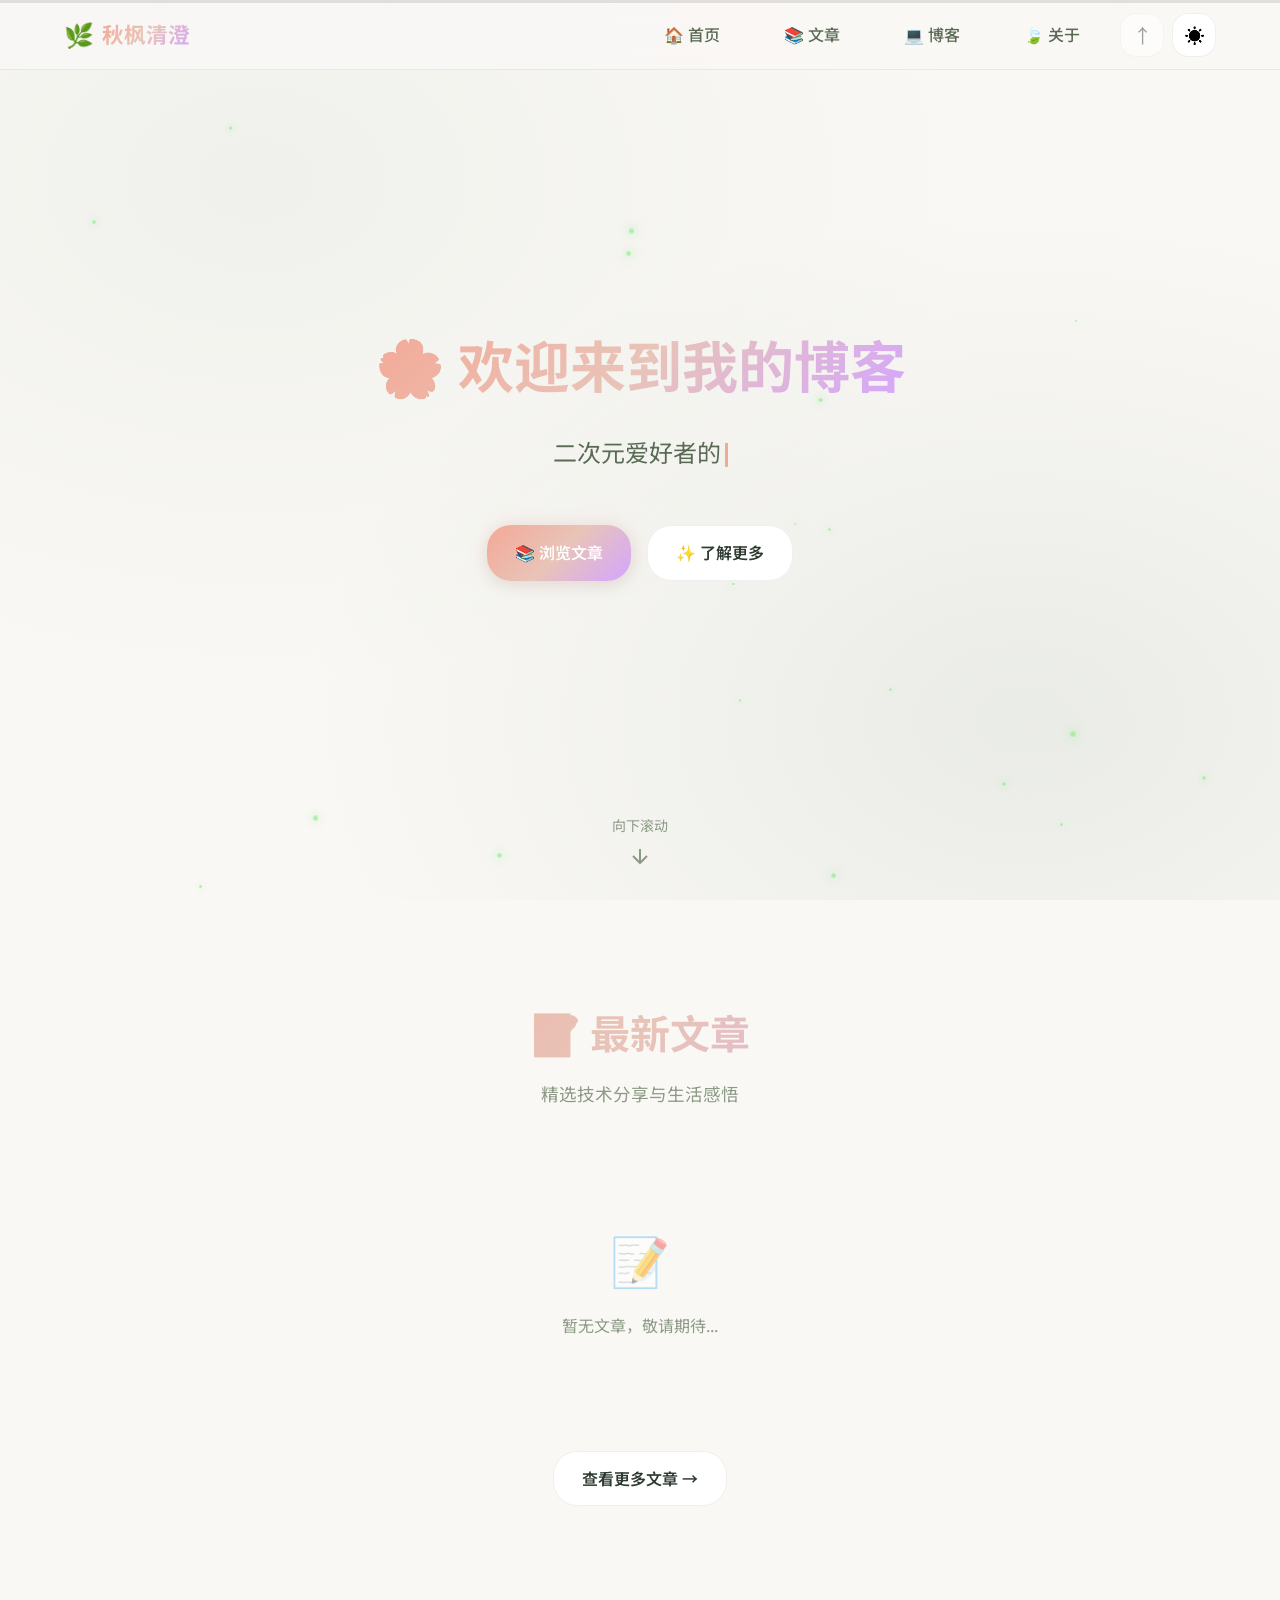
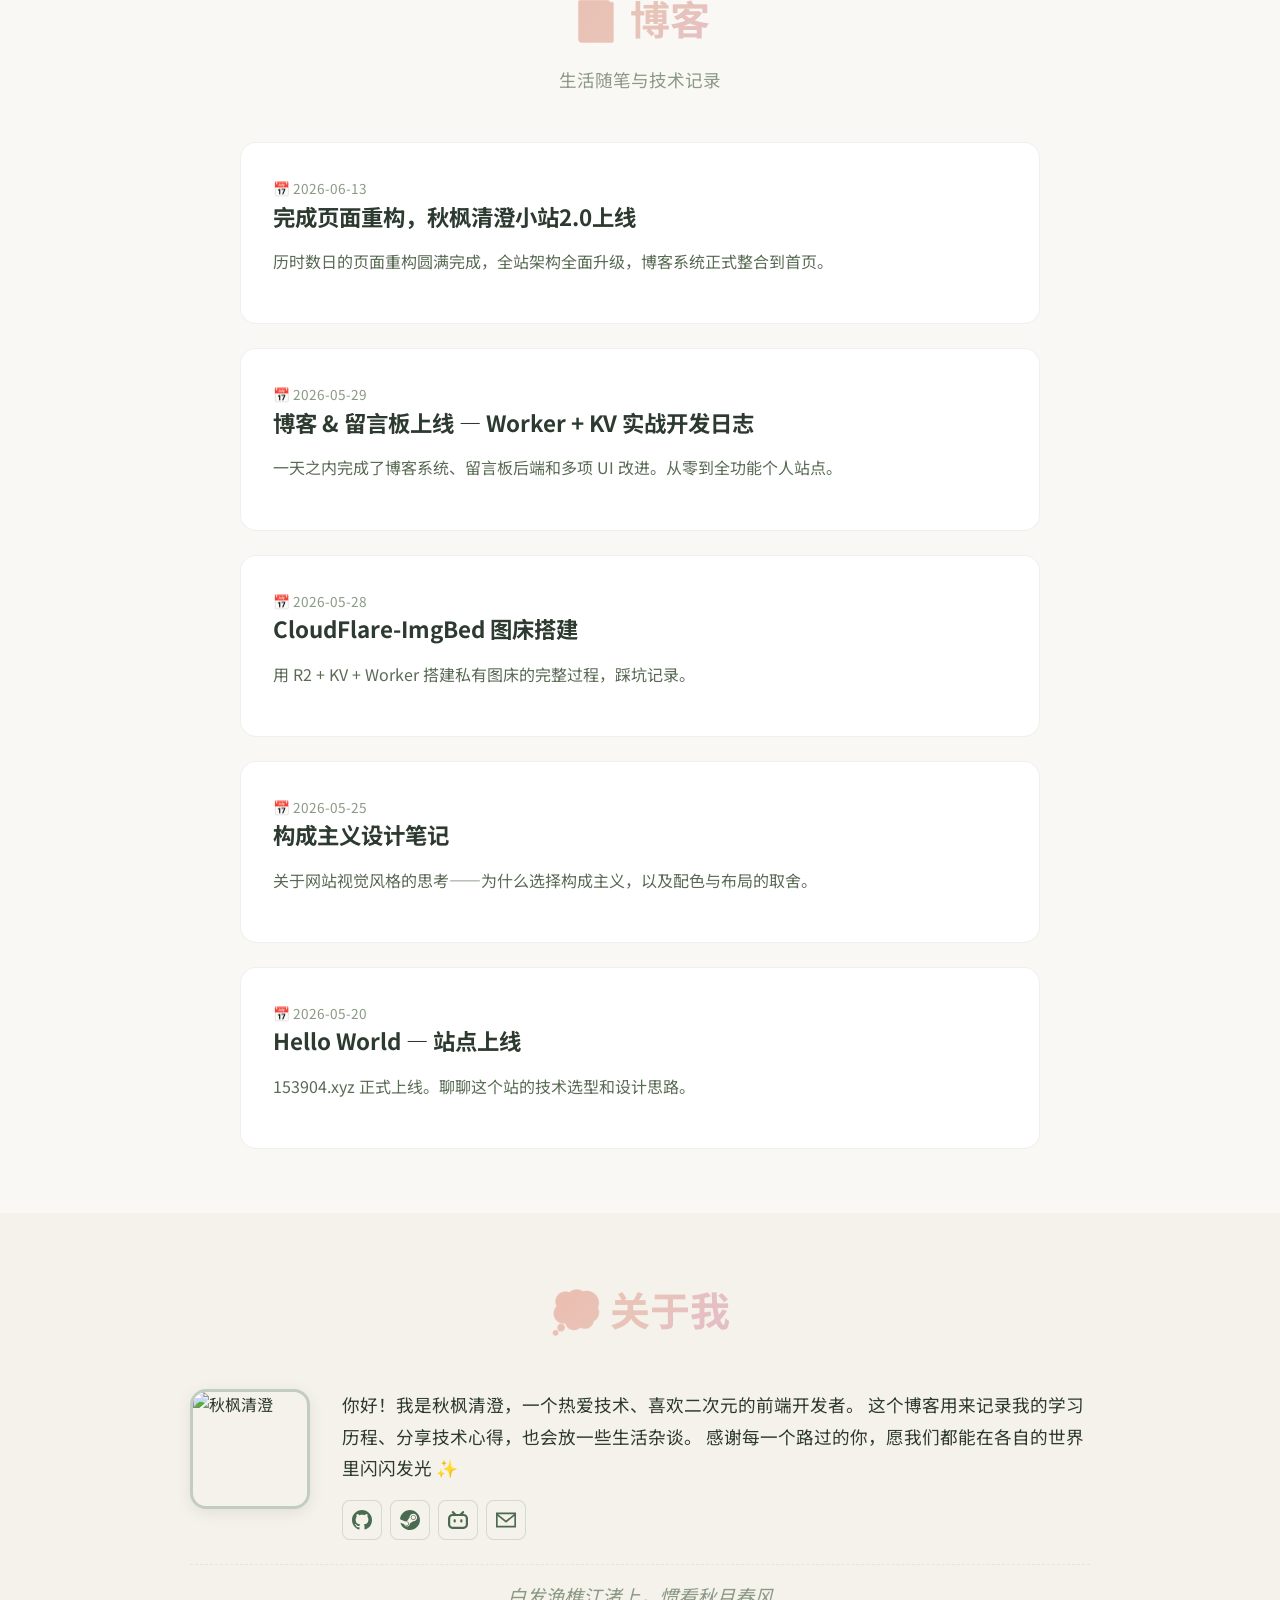
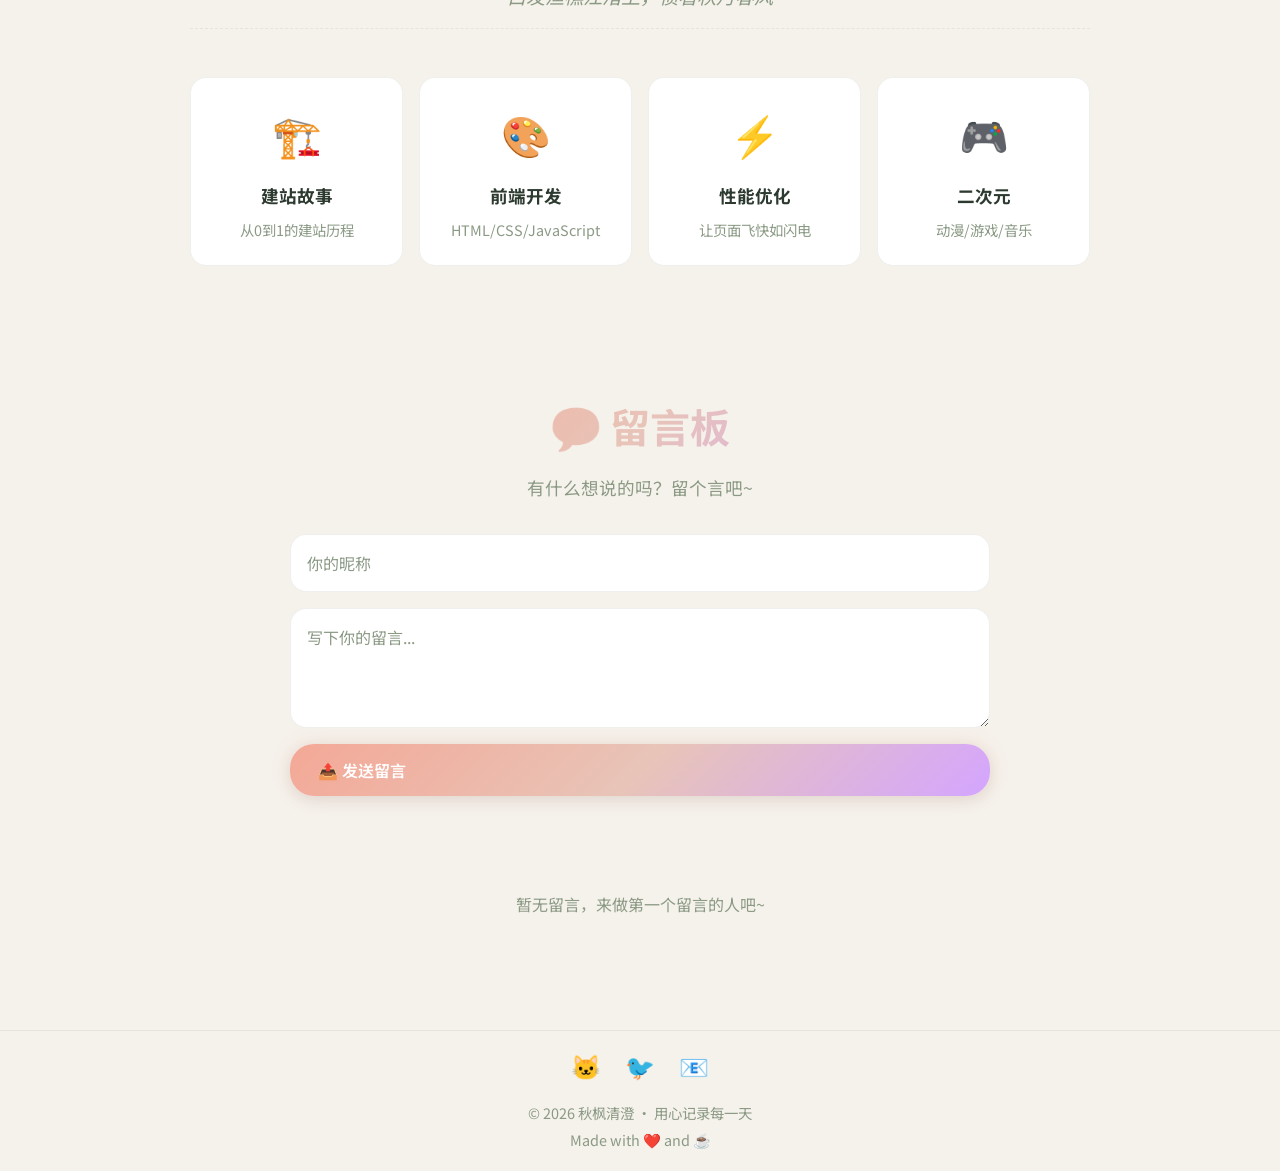
==== index.html @ dd6187a6 "完成秋枫清澄小站2.0重构！！！" ====
<!DOCTYPE html>
<html lang="zh-CN">
<head>
    <meta charset="UTF-8">
    <meta name="viewport" content="width=device-width, initial-scale=1.0">
    <title>秋枫清澄 - 个人博客</title>
    <meta name="description" content="记录成长的每一步，分享技术与生活的点滴">
    <link rel="preconnect" href="https://fonts.googleapis.com">
    <link rel="preconnect" href="https://fonts.gstatic.com" crossorigin>
    <link href="https://fonts.googleapis.com/css2?family=Noto+Sans+SC:wght@400;500;700&display=swap" rel="stylesheet">
    <link rel="stylesheet" href="style.css">
</head>
<body>
    <!-- 背景效果 -->
    <div class="page-bg"></div>
    <div class="sakura-container"></div>
    <div class="fireflies-container"></div>
    
    <!-- 滚动进度条 -->
    <div class="scroll-progress">
        <div class="scroll-progress-bar" id="progressBar"></div>
    </div>
    
    <!-- 导航栏 -->
    <nav class="nav">
        <div class="nav-content">
            <a href="#home" class="logo">
                <span class="logo-emoji" id="logoEmoji">🌿</span>
                <span class="logo-text">秋枫清澄</span>
            </a>
            <div class="nav-links">
                <a href="#home" class="nav-link">🏠 首页</a>
                <a href="#articles" class="nav-link">📚 文章</a>
                <a href="blog.html" class="nav-link">💻 博客</a>
                <a href="#about" class="nav-link">🍃 关于</a>
            </div>
            <div class="nav-actions">
                <button class="back-to-top" id="backToTop" title="回到顶部">
                    <span>↑</span>
                </button>
                <button class="theme-toggle" id="themeToggle" title="切换主题">
                    <span class="theme-icon">🌙</span>
                </button>
            </div>
            <button class="menu-toggle">
                <span></span>
                <span></span>
                <span></span>
            </button>
        </div>
    </nav>
    
    <!-- 英雄区域 -->
    <section class="hero" id="home">
        <div class="container">
            <div class="hero-content">
                <h1 class="hero-title">🌸 欢迎来到我的博客</h1>
                <p class="hero-subtitle">
                    <span id="typingText"></span><span class="typing-cursor"></span>
                </p>
                <div class="hero-buttons">
                    <a href="#articles" class="btn btn-primary">📚 浏览文章</a>
                    <a href="#about" class="btn btn-secondary">✨ 了解更多</a>
                </div>
            </div>
        </div>
        <div class="scroll-hint">
            <span>向下滚动</span>
            <svg class="scroll-hint-icon" viewBox="0 0 24 24" fill="none" stroke="currentColor" stroke-width="2">
                <path d="M12 5v14M19 12l-7 7-7-7"/>
            </svg>
        </div>
    </section>
    
    <!-- 文章列表区域 -->
    <section class="posts-section" id="articles">
        <div class="container">
            <div class="section-header">
                <h2 class="section-title">📝 最新文章</h2>
                <p class="section-subtitle">精选技术分享与生活感悟</p>
            </div>
            <div class="posts-grid" id="articlesList">
                <!-- 文章将由 JavaScript 动态渲染 -->
            </div>
            <div style="text-align: center; margin-top: 48px;">
                <a href="articles.html" class="btn btn-secondary">查看更多文章 →</a>
            </div>
        </div>
    </section>
    
    <!-- 博客区域 -->
    <section class="blog-section" id="blog">
        <div class="container">
            <div class="section-header">
                <h2 class="section-title">📔 博客</h2>
                <p class="section-subtitle">生活随笔与技术记录</p>
            </div>
            <div class="blog-list" id="blogList">
                <!-- 博客将由 JavaScript 动态渲染 -->
            </div>
        </div>
    </section>
    
    <!-- 关于区域 -->
    <section class="about-section" id="about">
        <div class="container">
            <div class="about-content">
                <h2 class="about-title">💭 关于我</h2>
                
                <!-- 头像和简介区域 -->
                <div class="about-intro">
                    <div class="about-avatar">
                        <img src="https://image-153904.vercel.app/images/202410031021668.jpg" alt="秋枫清澄">
                    </div>
                    <div class="about-info">
                        <p class="about-text">
                            你好！我是秋枫清澄，一个热爱技术、喜欢二次元的前端开发者。
                            这个博客用来记录我的学习历程、分享技术心得，也会放一些生活杂谈。
                            感谢每一个路过的你，愿我们都能在各自的世界里闪闪发光 ✨
                        </p>
                        <!-- 社交链接按钮 -->
                        <div class="social-buttons">
                            <a href="https://github.com/shirooaz" class="social-btn" title="GitHub" target="_blank">
                                <svg height="20" width="20" viewBox="0 0 24 24" fill="currentColor">
                                    <path d="M12 0C5.37 0 0 5.37 0 12c0 5.31 3.435 9.795 8.205 11.385.6.105.825-.255.825-.57 0-.285-.015-1.23-.015-2.235-3.015.555-3.795-.735-4.035-1.41-.135-.345-.72-1.41-1.23-1.695-.42-.225-1.02-.78-.015-.795.945-.015 1.62.87 1.845 1.23 1.08 1.815 2.805 1.305 3.495.99.105-.78.42-1.305.765-1.605-2.67-.3-5.46-1.335-5.46-5.925 0-1.305.465-2.385 1.23-3.225-.12-.3-.54-1.53.12-3.18 0 0 1.005-.315 3.3 1.23.96-.27 1.98-.405 3-.405s2.04.135 3 .405c2.295-1.56 3.3-1.23 3.3-1.23.66 1.65.24 2.88.12 3.18.765.84 1.23 1.905 1.23 3.225 0 4.605-2.805 5.625-5.475 5.925.435.375.81 1.095.81 2.22 0 1.605-.015 2.895-.015 3.3 0 .315.225.69.825.57A12.02 12.02 0 0024 12c0-6.63-5.37-12-12-12z"/>
                                </svg>
                            </a>
                            <a href="https://steamcommunity.com/profiles/76561199307021356/" class="social-btn" title="Steam" target="_blank">
                                <svg height="20" width="20" viewBox="0 0 24 24" fill="currentColor">
                                    <path d="M11.979 0C5.678 0 .511 4.86.022 11.037l6.432 2.658c.545-.371 1.203-.59 1.912-.59.063 0 .125.004.188.006l2.861-4.142V8.91c0-2.495 2.028-4.524 4.524-4.524 2.494 0 4.524 2.031 4.524 4.527s-2.03 4.525-4.524 4.525h-.105l-4.076 2.911c0 .052.004.105.004.159 0 1.875-1.515 3.396-3.39 3.396-1.635 0-3.016-1.173-3.331-2.727L.436 15.27C1.862 20.307 6.486 24 11.979 24c6.627 0 11.999-5.373 11.999-12S18.605 0 11.979 0zM7.54 18.21l-1.473-.61c.262.543.714.999 1.314 1.25 1.297.539 2.793-.076 3.332-1.375.263-.63.264-1.319.005-1.949s-.75-1.121-1.377-1.383c-.624-.26-1.29-.249-1.878-.03l1.523.63c.956.4 1.409 1.5 1.009 2.455-.397.957-1.497 1.41-2.455 1.012H7.54zm11.415-9.303c0-1.662-1.353-3.015-3.015-3.015-1.665 0-3.015 1.353-3.015 3.015 0 1.665 1.35 3.015 3.015 3.015 1.663 0 3.015-1.35 3.015-3.015zm-5.273-.005c0-1.252 1.013-2.266 2.265-2.266 1.249 0 2.266 1.014 2.266 2.266 0 1.251-1.017 2.265-2.266 2.265-1.253 0-2.265-1.014-2.265-2.265z"/>
                                </svg>
                            </a>
                            <a href="https://space.bilibili.com/354658501794" class="social-btn" title="Bilibili" target="_blank">
                                <svg height="20" width="20" viewBox="0 0 24 24" fill="currentColor">
                                    <path d="M17.813 4.653h.854c1.51.054 2.769.578 3.773 1.574 1.004.995 1.524 2.249 1.56 3.76v7.36c-.036 1.51-.556 2.769-1.56 3.773s-2.262 1.524-3.773 1.56H5.333c-1.51-.036-2.769-.556-3.773-1.56S.036 18.858 0 17.347v-7.36c.036-1.511.556-2.765 1.56-3.76 1.004-.996 2.262-1.52 3.773-1.574h.774l-1.174-1.12a1.234 1.234 0 0 1-.373-.906c0-.356.124-.658.373-.907l.027-.027c.267-.249.573-.373.92-.373.347 0 .653.124.92.373L9.653 4.44c.071.071.134.142.187.213h4.267a.836.836 0 0 1 .16-.213l2.853-2.747c.267-.249.573-.373.92-.373.347 0 .662.151.929.4.267.249.391.551.391.907 0 .355-.124.657-.373.906zM5.333 7.24c-.746.018-1.373.276-1.88.773-.506.498-.769 1.13-.786 1.894v7.52c.017.764.28 1.395.786 1.893.507.498 1.134.756 1.88.773h13.334c.746-.017 1.373-.275 1.88-.773.506-.498.769-1.129.786-1.893v-7.52c-.017-.765-.28-1.396-.786-1.894-.507-.497-1.134-.755-1.88-.773zM8 11.107c.373 0 .684.124.933.373.25.249.383.569.4.96v1.173c-.017.391-.15.711-.4.96-.249.25-.56.374-.933.374s-.684-.125-.933-.374c-.25-.249-.383-.569-.4-.96V12.44c0-.373.129-.689.386-.947.258-.257.574-.386.947-.386zm8 0c.373 0 .684.129.933.386.25.258.383.574.4.947v1.173c-.017.391-.15.711-.4.96-.249.25-.56.374-.933.374s-.684-.125-.933-.374c-.25-.249-.383-.569-.4-.96V12.44c.017-.391.15-.711.4-.96.249-.249.56-.373.933-.373z"/>
                                </svg>
                            </a>
                            <a href="mailto:qiu123feng456@163.com" class="social-btn" title="Email" target="_blank">
                                <svg height="20" width="20" viewBox="0 0 24 24" fill="currentColor">
                                    <path d="M0 3v18h24v-18h-24zm21.518 2l-9.518 7.713-9.518-7.713h19.036zm-19.518 14v-11.817l10 8.104 10-8.104v11.817h-20z"/>
                                </svg>
                            </a>
                        </div>
                    </div>
                </div>
                
                <!-- 签名诗 -->
                <p class="about-quote">白发渔樵江渚上，惯看秋月春风</p>
                
                <!-- 技能卡片 -->
                <div class="skills-grid">
                    <div class="skill-card reveal" onclick="showStory()">
                        <div class="skill-icon">🏗️</div>
                        <div class="skill-name">建站故事</div>
                        <div class="skill-desc">从0到1的建站历程</div>
                    </div>
                    <div class="skill-card reveal">
                        <div class="skill-icon">🎨</div>
                        <div class="skill-name">前端开发</div>
                        <div class="skill-desc">HTML/CSS/JavaScript</div>
                    </div>
                    <div class="skill-card reveal">
                        <div class="skill-icon">⚡</div>
                        <div class="skill-name">性能优化</div>
                        <div class="skill-desc">让页面飞快如闪电</div>
                    </div>
                    <div class="skill-card reveal">
                        <div class="skill-icon">🎮</div>
                        <div class="skill-name">二次元</div>
                        <div class="skill-desc">动漫/游戏/音乐</div>
                    </div>
                </div>
            </div>
        </div>
    </section>
    
    <!-- 留言板区域 -->
    <section class="message-section" id="message">
        <div class="container">
            <div class="message-content">
                <h2 class="message-title">💬 留言板</h2>
                <p class="message-subtitle">有什么想说的吗？留个言吧~</p>
                
                <!-- 留言表单 -->
                <div class="message-form">
                    <input type="text" id="messageName" class="message-input" placeholder="你的昵称" maxlength="20">
                    <textarea id="messageContent" class="message-textarea" placeholder="写下你的留言..." maxlength="500"></textarea>
                    <button class="btn btn-primary" id="submitMessage">📤 发送留言</button>
                </div>
                
                <!-- 留言列表 -->
                <div class="message-list" id="messageList">
                    <p class="empty-hint">暂无留言，来做第一个留言的人吧~</p>
                </div>
            </div>
        </div>
    </section>
    
    <!-- 页脚 -->
    <footer class="footer">
        <div class="container">
            <div class="footer-links">
                <a href="https://github.com" target="_blank" title="GitHub">🐱</a>
                <a href="https://twitter.com" target="_blank" title="Twitter">🐦</a>
                <a href="mailto:example@email.com" title="邮箱">📧</a>
            </div>
            <div class="footer-content">
                <p>© 2026 秋枫清澄 · 用心记录每一天</p>
                <p>Made with ❤️ and ☕</p>
            </div>
        </div>
    </footer>
    
    <script src="blog-data.js"></script>
    <script src="script.js"></script>

    <!-- 博客模态框 -->
    <div class="modal" id="blogModal"></div>
</body>
</html>
---- style.css ----
/* ========================================
   秋枫清澄个人博客 - 主样式表
   二次元·生机·静谧
   ======================================== */

/* ========== 暗色主题（夜晚 18:00-6:00） - 静谧深邃 ========== */
:root {
    /* 主色调 - 更静谧的墨绿色 */
    --bg-primary: #080f0d;
    --bg-secondary: #0c1612;
    --bg-card: #101e18;
    --bg-card-hover: #162620;
    
    /* 文字颜色 - 低对比度柔和色 */
    --text-primary: #c4d4c8;
    --text-secondary: #8aa692;
    --text-muted: #5a7260;
    
    /* 强调色 - 柔和珊瑚橙 */
    --accent-primary: #f4a896;
    --accent-secondary: #e8c4b8;
    --accent-gradient: linear-gradient(135deg, #f4a896, #e8c4b8);
    
    /* 标题渐变 - 静谧翠绿 */
    --title-gradient: linear-gradient(135deg, #4a7c59, #2d5a3d, #1a3828);
    
    /* 功能色 */
    --success: #7cb98a;
    --warning: #d4b76a;
    --error: #e88a82;
    
    /* 边框 */
    --border-color: rgba(74, 124, 89, 0.12);
    --border-hover: rgba(74, 124, 89, 0.28);
    
    /* 间距系统 */
    --space-xs: 4px;
    --space-sm: 8px;
    --space-md: 16px;
    --space-lg: 24px;
    --space-xl: 32px;
    --space-2xl: 48px;
    --space-3xl: 64px;
    
    /* 圆角 */
    --radius-sm: 4px;
    --radius-md: 8px;
    --radius-lg: 16px;
    --radius-xl: 24px;
    --radius-full: 9999px;
    
    /* 阴影 */
    --shadow-sm: 0 2px 4px rgba(0, 0, 0, 0.15);
    --shadow-md: 0 4px 12px rgba(0, 0, 0, 0.2);
    --shadow-lg: 0 8px 24px rgba(0, 0, 0, 0.25);
    --shadow-glow: 0 0 20px rgba(244, 168, 150, 0.15);
    
    /* 动画时长 */
    --transition-fast: 0.15s;
    --transition-normal: 0.3s;
    --transition-slow: 0.5s;
    
    /* 字体 */
    --font-primary: 'Noto Sans SC', -apple-system, BlinkMacSystemFont, sans-serif;
    --font-mono: 'Fira Code', Consolas, monospace;
    --font-size-base: 16px;
    --line-height-base: 1.6;
    
    /* 导航栏高度 */
    --nav-height: 70px;
}

/* 浅色主题（白天 6:00-18:00） - 柔和护眼，二次元暖调 */
[data-theme="light"] {
    --bg-primary: #faf8f5;
    --bg-secondary: #f5f1eb;
    --bg-card: #ffffff;
    --bg-card-hover: #fdfcfa;
    --text-primary: #2d3a30;
    --text-secondary: #5a6b55;
    --text-muted: #8b9a85;
    --accent-primary: #f4a896;
    --accent-secondary: #e8c4b8;
    --accent-gradient: linear-gradient(135deg, #f4a896, #e8c4b8, #d4a5ff);
    --title-gradient: linear-gradient(135deg, #f4a896, #e8c4b8, #d4a5ff);
    --border-color: rgba(95, 109, 85, 0.1);
    --border-hover: rgba(95, 109, 85, 0.25);
    --shadow-sm: 0 2px 8px rgba(0, 0, 0, 0.06);
    --shadow-md: 0 4px 16px rgba(0, 0, 0, 0.08);
    --shadow-lg: 0 8px 32px rgba(0, 0, 0, 0.1);
    --shadow-glow: 0 0 20px rgba(244, 168, 150, 0.2);
}

/* ========== 基础重置 ========== */
* {
    margin: 0;
    padding: 0;
    box-sizing: border-box;
}

html {
    scroll-behavior: smooth;
}

body {
    font-family: var(--font-primary);
    font-size: var(--font-size-base);
    line-height: var(--line-height-base);
    background: var(--bg-primary);
    color: var(--text-primary);
    min-height: 100vh;
    overflow-x: hidden;
    transition: background var(--transition-normal), color var(--transition-normal);
}

a {
    color: var(--accent-primary);
    text-decoration: none;
    transition: color var(--transition-fast);
}

a:hover {
    color: var(--accent-secondary);
}

img {
    max-width: 100%;
    height: auto;
    display: block;
}

ul, ol {
    list-style: none;
}

button {
    font-family: inherit;
    cursor: pointer;
    border: none;
    background: none;
}

/* ========== 滚动条美化 ========== */
::-webkit-scrollbar {
    width: 8px;
}

::-webkit-scrollbar-track {
    background: var(--bg-secondary);
}

::-webkit-scrollbar-thumb {
    background: var(--border-color);
    border-radius: var(--radius-full);
}

::-webkit-scrollbar-thumb:hover {
    background: var(--border-hover);
}

/* ========== 容器 ========== */
.container {
    max-width: 1200px;
    margin: 0 auto;
    padding: 0 var(--space-lg);
}

/* ========== 背景效果 ========== */
.page-bg {
    position: fixed;
    top: 0;
    left: 0;
    width: 100%;
    height: 100%;
    z-index: -1;
    background: 
        radial-gradient(ellipse at 20% 20%, rgba(74, 124, 89, 0.06) 0%, transparent 50%),
        radial-gradient(ellipse at 80% 80%, rgba(45, 90, 61, 0.08) 0%, transparent 50%),
        var(--bg-primary);
    transition: background var(--transition-normal);
}

/* 樱花粒子容器 */
.sakura-container {
    position: fixed;
    top: 0;
    left: 0;
    width: 100%;
    height: 100%;
    pointer-events: none;
    z-index: 1;
    overflow: hidden;
}

/* 萤火虫容器 */
.fireflies-container {
    position: fixed;
    top: 0;
    left: 0;
    width: 100%;
    height: 100%;
    pointer-events: none;
    z-index: 1;
    overflow: hidden;
}

/* ========== 滚动进度条 ========== */
.scroll-progress {
    position: fixed;
    top: 0;
    left: 0;
    width: 100%;
    height: 3px;
    z-index: 1001;
    background: rgba(0, 0, 0, 0.1);
}

.scroll-progress-bar {
    height: 100%;
    background: var(--accent-gradient);
    width: 0%;
    transition: width 0.1s linear;
}

/* ========== 导航栏 ========== */
.nav {
    position: fixed;
    top: 0;
    left: 0;
    width: 100%;
    height: var(--nav-height);
    background: rgba(var(--bg-primary-rgb, 8, 15, 13), 0.85);
    backdrop-filter: blur(12px);
    -webkit-backdrop-filter: blur(12px);
    border-bottom: 1px solid var(--border-color);
    z-index: 1000;
    transition: all var(--transition-normal);
}

[data-theme="light"] .nav {
    background: rgba(250, 248, 245, 0.9);
}

.nav-content {
    max-width: 1200px;
    margin: 0 auto;
    height: 100%;
    display: flex;
    align-items: center;
    padding: 0 var(--space-lg);
}

/* Logo */
.logo {
    display: flex;
    align-items: center;
    gap: var(--space-sm);
    font-size: 1.35rem;
    font-weight: 700;
    color: var(--text-primary);
    text-decoration: none;
    transition: all var(--transition-fast);
}

.logo:hover {
    color: var(--accent-primary);
    transform: translateX(2px);
}

.logo-emoji {
    font-size: 1.5rem;
    animation: float 3s ease-in-out infinite;
}

@keyframes float {
    0%, 100% { transform: translateY(0); }
    50% { transform: translateY(-3px); }
}

.logo-text {
    background: var(--title-gradient);
    -webkit-background-clip: text;
    -webkit-text-fill-color: transparent;
    background-clip: text;
}

/* 导航链接 */
.nav-links {
    display: flex;
    align-items: center;
    gap: var(--space-xl);
    margin-left: auto;
    margin-right: var(--space-lg);
}

.nav-link {
    font-size: 1rem;
    font-weight: 500;
    color: var(--text-secondary);
    padding: var(--space-sm) var(--space-md);
    border-radius: var(--radius-md);
    transition: all var(--transition-fast);
}

.nav-link:hover {
    color: var(--accent-primary);
    background: var(--bg-card);
}

.nav-link.active {
    color: var(--accent-primary);
}

/* 导航操作按钮区域 */
.nav-actions {
    display: flex;
    align-items: center;
    gap: var(--space-sm);
}

/* 主题切换按钮 */
.theme-toggle {
    width: 44px;
    height: 44px;
    border-radius: var(--radius-lg);
    background: var(--bg-card);
    border: 1px solid var(--border-color);
    display: flex;
    align-items: center;
    justify-content: center;
    font-size: 1.2rem;
    cursor: pointer;
    transition: all var(--transition-fast);
}

.theme-toggle:hover {
    background: var(--bg-card-hover);
    border-color: var(--border-hover);
    transform: rotate(15deg);
}

.theme-icon {
    transition: transform var(--transition-normal);
}

/* 回到顶部按钮 */
.back-to-top {
    width: 44px;
    height: 44px;
    border-radius: var(--radius-lg);
    background: var(--bg-card);
    border: 1px solid var(--border-color);
    display: flex;
    align-items: center;
    justify-content: center;
    font-size: 1.2rem;
    color: var(--text-secondary);
    cursor: pointer;
    transition: all var(--transition-fast);
    opacity: 0.6;
}

.back-to-top:hover {
    opacity: 1;
    background: var(--bg-card-hover);
    border-color: var(--border-hover);
    transform: translateY(-2px);
    color: var(--accent-primary);
}

.back-to-top.visible {
    opacity: 1;
}

.back-to-top span {
    transition: transform var(--transition-fast);
}

.back-to-top:hover span {
    transform: translateY(-2px);
}

/* 移动端菜单按钮 */
.menu-toggle {
    display: none;
    flex-direction: column;
    justify-content: center;
    align-items: center;
    width: 44px;
    height: 44px;
    gap: 5px;
    margin-left: var(--space-sm);
}

.menu-toggle span {
    width: 22px;
    height: 2px;
    background: var(--text-primary);
    border-radius: var(--radius-full);
    transition: all var(--transition-fast);
}

/* ========== 英雄区域 ========== */
.hero {
    min-height: 100vh;
    display: flex;
    align-items: center;
    justify-content: center;
    padding: var(--space-3xl) var(--space-lg);
    position: relative;
}

.hero-content {
    text-align: center;
    max-width: 800px;
}

.hero-title {
    font-size: 3.5rem;
    font-weight: 700;
    margin-bottom: var(--space-lg);
    background: var(--title-gradient);
    -webkit-background-clip: text;
    -webkit-text-fill-color: transparent;
    background-clip: text;
    animation: fadeInUp 0.8s ease-out;
}

.hero-subtitle {
    font-size: 1.5rem;
    color: var(--text-secondary);
    margin-bottom: var(--space-xl);
    min-height: 2.5em;
    animation: fadeInUp 0.8s ease-out 0.2s both;
}

.typing-cursor {
    display: inline-block;
    width: 3px;
    height: 1.5rem;
    background: var(--accent-primary);
    margin-left: 4px;
    animation: blink 1s infinite;
    vertical-align: middle;
}

@keyframes blink {
    0%, 50% { opacity: 1; }
    51%, 100% { opacity: 0; }
}

.hero-buttons {
    display: flex;
    gap: var(--space-md);
    justify-content: center;
    flex-wrap: wrap;
    animation: fadeInUp 0.8s ease-out 0.4s both;
}

@keyframes fadeInUp {
    from {
        opacity: 0;
        transform: translateY(30px);
    }
    to {
        opacity: 1;
        transform: translateY(0);
    }
}

/* 滚动提示 */
.scroll-hint {
    position: absolute;
    bottom: var(--space-xl);
    left: 50%;
    transform: translateX(-50%);
    display: flex;
    flex-direction: column;
    align-items: center;
    gap: var(--space-sm);
    color: var(--text-muted);
    font-size: 0.875rem;
    animation: bounce 2s infinite;
}

.scroll-hint-icon {
    width: 24px;
    height: 24px;
}

@keyframes bounce {
    0%, 20%, 50%, 80%, 100% { transform: translateX(-50%) translateY(0); }
    40% { transform: translateX(-50%) translateY(-10px); }
    60% { transform: translateX(-50%) translateY(-5px); }
}

/* ========== 按钮 ========== */
.btn {
    display: inline-flex;
    align-items: center;
    gap: var(--space-sm);
    padding: 14px 28px;
    font-size: 1rem;
    font-weight: 600;
    border-radius: var(--radius-xl);
    cursor: pointer;
    transition: all var(--transition-fast);
    text-decoration: none;
    border: none;
}

.btn-primary {
    background: var(--accent-gradient);
    color: #fff;
    box-shadow: var(--shadow-md), var(--shadow-glow);
}

.btn-primary:hover {
    transform: translateY(-3px);
    box-shadow: var(--shadow-lg), 0 0 30px rgba(244, 168, 150, 0.3);
    color: #fff;
}

.btn-secondary {
    background: var(--bg-card);
    color: var(--text-primary);
    border: 1px solid var(--border-color);
}

.btn-secondary:hover {
    background: var(--bg-card-hover);
    border-color: var(--border-hover);
    transform: translateY(-3px);
    color: var(--accent-primary);
}

/* ========== 页面包装器（让footer贴合底部） ========== */
.page-wrapper {
    display: flex;
    flex-direction: column;
    min-height: 100vh;
}

.page-wrapper .posts-section {
    flex: 1;
    padding-bottom: 16px;
}

/* ========== 文章列表区域 ========== */
.posts-section {
    padding: 100px 0 16px 0;
}

.section-header {
    text-align: center;
    margin-bottom: var(--space-2xl);
}

.section-title {
    font-size: 2.5rem;
    font-weight: 700;
    margin-bottom: var(--space-md);
    background: var(--title-gradient);
    -webkit-background-clip: text;
    -webkit-text-fill-color: transparent;
    background-clip: text;
}

.section-subtitle {
    font-size: 1.1rem;
    color: var(--text-muted);
}

.posts-grid {
    display: grid;
    grid-template-columns: repeat(auto-fill, minmax(340px, 1fr));
    gap: var(--space-lg);
}

/* 文章卡片 */
.post-card {
    background: var(--bg-card);
    border: 1px solid var(--border-color);
    border-radius: var(--radius-lg);
    padding: var(--space-lg);
    transition: all var(--transition-normal);
    cursor: pointer;
    text-decoration: none;
    color: inherit;
    display: block;
}

.post-card:hover {
    transform: translateY(-5px);
    border-color: var(--border-hover);
    box-shadow: var(--shadow-lg);
    color: inherit;
}

.post-tag {
    display: inline-block;
    padding: 4px 12px;
    background: var(--bg-secondary);
    color: var(--accent-primary);
    font-size: 0.75rem;
    border-radius: var(--radius-full);
    margin-bottom: var(--space-md);
}

.post-title {
    font-size: 1.35rem;
    font-weight: 700;
    margin-bottom: var(--space-sm);
    background: var(--title-gradient);
    -webkit-background-clip: text;
    -webkit-text-fill-color: transparent;
    background-clip: text;
    line-height: 1.4;
}

.post-excerpt {
    color: var(--text-secondary);
    font-size: 0.95rem;
    line-height: 1.6;
    margin-bottom: var(--space-md);
    display: -webkit-box;
    -webkit-line-clamp: 3;
    -webkit-box-orient: vertical;
    overflow: hidden;
}

.post-meta {
    display: flex;
    align-items: center;
    gap: var(--space-md);
    font-size: 0.85rem;
    color: var(--text-muted);
}

.post-date {
    display: flex;
    align-items: center;
    gap: var(--space-xs);
}

/* 空状态 */
.empty-state {
    grid-column: 1 / -1;
    text-align: center;
    padding: var(--space-3xl);
    color: var(--text-muted);
}

.empty-state-icon {
    font-size: 3rem;
    margin-bottom: var(--space-md);
    opacity: 0.5;
}

/* ========== 关于区域 ========== */
.about-section {
    padding: var(--space-3xl) var(--space-lg);
    background: var(--bg-secondary);
}

.about-content {
    max-width: 900px;
    margin: 0 auto;
    text-align: center;
}

.about-title {
    font-size: 2.5rem;
    font-weight: 700;
    margin-bottom: var(--space-2xl);
    background: var(--title-gradient);
    -webkit-background-clip: text;
    -webkit-text-fill-color: transparent;
    background-clip: text;
}

/* 头像和简介区域 */
.about-intro {
    display: flex;
    align-items: flex-start;
    gap: var(--space-xl);
    margin-bottom: var(--space-lg);
    text-align: left;
}

.about-avatar {
    flex-shrink: 0;
    width: 120px;
    height: 120px;
    border-radius: var(--radius-lg);
    overflow: hidden;
    border: 3px solid rgba(74, 124, 89, 0.3);
    box-shadow: var(--shadow-md);
}

.about-avatar img {
    width: 100%;
    height: 100%;
    object-fit: cover;
}

.about-info {
    flex: 1;
}

.about-text {
    font-size: 1.1rem;
    line-height: 1.8;
    color: var(--text-primary);
    margin-bottom: var(--space-md);
}

/* 社交链接按钮 */
.social-buttons {
    display: flex;
    gap: var(--space-sm);
    flex-wrap: wrap;
}

.social-btn {
    display: flex;
    align-items: center;
    justify-content: center;
    width: 40px;
    height: 40px;
    border-radius: var(--radius-md);
    background: var(--bg-secondary);
    border: 1px solid rgba(74, 124, 89, 0.2);
    color: #4a6b4f;
    transition: all var(--transition-fast);
}

.social-btn:hover {
    background: var(--accent-primary);
    color: #fff;
    border-color: var(--accent-primary);
    transform: translateY(-2px);
}

/* 签名诗 */
.about-quote {
    font-size: 1.2rem;
    font-style: italic;
    color: var(--text-muted);
    text-align: center;
    padding: var(--space-md) 0;
    border-top: 1px dashed var(--border-color);
    border-bottom: 1px dashed var(--border-color);
    margin: var(--space-lg) 0 var(--space-2xl);
}

/* 建站故事模态框 */
.story-modal {
    position: fixed;
    top: 0;
    left: 0;
    width: 100%;
    height: 100%;
    background: rgba(0, 0, 0, 0.8);
    display: flex;
    align-items: center;
    justify-content: center;
    z-index: 10000;
    padding: var(--space-lg);
}

.story-modal-content {
    background: var(--bg-card);
    border-radius: var(--radius-lg);
    max-width: 600px;
    width: 100%;
    max-height: 80vh;
    overflow-y: auto;
    padding: var(--space-xl);
    position: relative;
    box-shadow: var(--shadow-lg);
}

.story-close {
    position: absolute;
    top: var(--space-md);
    right: var(--space-md);
    background: none;
    border: none;
    font-size: 1.5rem;
    color: var(--text-muted);
    cursor: pointer;
}

.story-close:hover {
    color: var(--accent-primary);
}

.story-title {
    font-size: 1.8rem;
    background: var(--title-gradient);
    -webkit-background-clip: text;
    -webkit-text-fill-color: transparent;
    background-clip: text;
    margin-bottom: var(--space-lg);
}

.story-content h3 {
    color: var(--text-primary);
    margin: var(--space-lg) 0 var(--space-sm);
}

.story-content p {
    color: var(--text-secondary);
    line-height: 1.8;
    margin-bottom: var(--space-md);
}

.story-footer {
    text-align: right;
    font-style: italic;
    color: var(--text-muted);
    margin-top: var(--space-xl);
}

/* 技能卡片网格 */
.skills-grid {
    display: grid;
    grid-template-columns: repeat(auto-fit, minmax(200px, 1fr));
    gap: var(--space-md);
}

.skill-card {
    background: var(--bg-card);
    border: 1px solid var(--border-color);
    border-radius: var(--radius-lg);
    padding: var(--space-lg);
    text-align: center;
    transition: all var(--transition-normal);
}

.skill-card:hover {
    transform: translateY(-5px);
    border-color: var(--border-hover);
    box-shadow: var(--shadow-md);
}

.skill-icon {
    font-size: 2.5rem;
    margin-bottom: var(--space-md);
}

.skill-name {
    font-size: 1.1rem;
    font-weight: 700;
    color: var(--text-primary);
    margin-bottom: var(--space-sm);
}

.skill-desc {
    font-size: 0.9rem;
    color: var(--text-muted);
}

/* ========== 留言板区域 ========== */
.message-section {
    padding: var(--space-3xl) 0;
    background: var(--bg-secondary);
}

.message-content {
    max-width: 700px;
    margin: 0 auto;
    text-align: center;
}

.message-title {
    font-size: 2.5rem;
    font-weight: 700;
    margin-bottom: var(--space-md);
    background: var(--title-gradient);
    -webkit-background-clip: text;
    -webkit-text-fill-color: transparent;
    background-clip: text;
}

.message-subtitle {
    font-size: 1.1rem;
    color: var(--text-muted);
    margin-bottom: var(--space-xl);
}

/* 留言表单 */
.message-form {
    display: flex;
    flex-direction: column;
    gap: var(--space-md);
    margin-bottom: var(--space-2xl);
}

.message-input,
.message-textarea {
    width: 100%;
    padding: var(--space-md);
    font-size: 1rem;
    font-family: var(--font-primary);
    background: var(--bg-card);
    border: 1px solid var(--border-color);
    border-radius: var(--radius-lg);
    color: var(--text-primary);
    transition: all var(--transition-fast);
}

.message-input:focus,
.message-textarea:focus {
    outline: none;
    border-color: var(--accent-primary);
    box-shadow: 0 0 0 3px rgba(244, 168, 150, 0.15);
}

.message-input::placeholder,
.message-textarea::placeholder {
    color: var(--text-muted);
}

.message-textarea {
    min-height: 120px;
    resize: vertical;
}

/* 留言列表 */
.message-list {
    text-align: left;
}

.message-item {
    background: var(--bg-card);
    border: 1px solid var(--border-color);
    border-radius: var(--radius-lg);
    padding: var(--space-lg);
    margin-bottom: var(--space-md);
    transition: all var(--transition-fast);
}

.message-item:hover {
    border-color: var(--border-hover);
}

.message-header {
    display: flex;
    align-items: center;
    justify-content: space-between;
    margin-bottom: var(--space-sm);
}

.message-author {
    font-weight: 600;
    color: var(--accent-primary);
}

.message-time {
    font-size: 0.85rem;
    color: var(--text-muted);
}

.message-body {
    color: var(--text-secondary);
    line-height: 1.6;
    word-break: break-word;
}

.empty-hint {
    text-align: center;
    color: var(--text-muted);
    padding: var(--space-2xl);
}

/* ========== 页脚 ========== */
.footer {
    padding: var(--space-md) 0;
    background: var(--bg-secondary);
    border-top: 1px solid var(--border-color);
    margin-top: auto;
}

.footer-links {
    display: flex;
    justify-content: center;
    gap: var(--space-lg);
    margin-bottom: var(--space-md);
}

.footer-links a {
    font-size: 1.5rem;
    color: var(--text-muted);
    transition: all var(--transition-fast);
}

.footer-links a:hover {
    color: var(--accent-primary);
    transform: translateY(-3px);
}

.footer-content {
    text-align: center;
    color: var(--text-muted);
    font-size: 0.9rem;
}

.footer-content p {
    margin-bottom: var(--space-xs);
}

/* ========== 滚动显示动画 ========== */
.reveal {
    opacity: 0;
    transform: translateY(30px);
    transition: all 0.6s ease-out;
}

.reveal.active {
    opacity: 1;
    transform: translateY(0);
}

/* ========== 响应式设计 ========== */
@media (max-width: 768px) {
    .nav-links {
        display: none;
        position: absolute;
        top: var(--nav-height);
        left: 0;
        width: 100%;
        background: var(--bg-secondary);
        flex-direction: column;
        padding: var(--space-lg);
        gap: var(--space-md);
        border-bottom: 1px solid var(--border-color);
    }

    .nav-links.active {
        display: flex;
    }

    .menu-toggle {
        display: flex;
    }

    .hero-title {
        font-size: 2.5rem;
    }

    .hero-subtitle {
        font-size: 1.2rem;
    }

    .hero-buttons {
        flex-direction: column;
        align-items: center;
    }

    .btn {
        width: 100%;
        justify-content: center;
    }

    .posts-grid {
        grid-template-columns: 1fr;
    }

    .skills-grid {
        grid-template-columns: repeat(2, 1fr);
    }

    .section-title,
    .about-title,
    .message-title {
        font-size: 2rem;
    }
}

@media (max-width: 480px) {
    .skills-grid {
        grid-template-columns: 1fr;
    }

    .hero-title {
        font-size: 2rem;
    }
    
    .about-intro {
        flex-direction: column;
        align-items: center;
        text-align: center;
    }
    
    .about-avatar {
        width: 100px;
        height: 100px;
    }
    
    .about-info {
        text-align: center;
    }
    
    .social-buttons {
        justify-content: center;
    }
}

/* ========== 加载动画 ========== */
@keyframes sakuraFall {
    0% {
        transform: translateY(-10vh) rotate(0deg) translateX(0);
        opacity: 1;
    }
    100% {
        transform: translateY(110vh) rotate(720deg) translateX(100px);
        opacity: 0;
    }
}

@keyframes fireflyGlow {
    0%, 100% {
        opacity: 0.2;
        transform: translate(0, 0);
    }
    25% {
        opacity: 0.8;
        transform: translate(20px, -30px);
    }
    50% {
        opacity: 0.4;
        transform: translate(-10px, 20px);
    }
    75% {
        opacity: 0.9;
        transform: translate(30px, 10px);
    }
}

/* ========== 博客区域 ========== */
.blog-section {
    padding: var(--space-3xl) var(--space-lg);
}

.blog-list {
    max-width: 800px;
    margin: 0 auto;
    display: flex;
    flex-direction: column;
    gap: var(--space-lg);
}

.blog-card {
    background: var(--bg-card);
    border: 1px solid var(--border-color);
    border-radius: var(--radius-lg);
    padding: var(--space-xl);
    transition: all var(--transition-normal);
    cursor: pointer;
}

.blog-card:hover {
    border-color: var(--border-hover);
    transform: translateY(-3px);
    box-shadow: var(--shadow-md);
}

.blog-card-meta {
    display: flex;
    align-items: center;
    gap: var(--space-md);
    margin-bottom: var(--space-md);
}

.blog-date {
    font-size: 0.85rem;
    color: var(--text-muted);
}

.blog-card-title {
    font-size: 1.4rem;
    font-weight: 700;
    color: var(--text-primary);
    margin-bottom: var(--space-md);
    line-height: 1.4;
}

.blog-card-excerpt {
    font-size: 1rem;
    color: var(--text-secondary);
    line-height: 1.7;
    margin-bottom: var(--space-md);
}

.blog-card-content {
    max-height: 0;
    overflow: hidden;
    transition: max-height 0.4s ease-out;
    color: var(--text-secondary);
    line-height: 1.8;
}

.blog-card-content p {
    margin-bottom: var(--space-md);
}

.blog-card.expanded .blog-card-content {
    max-height: 500px;
    padding-top: var(--space-md);
    border-top: 1px dashed var(--border-color);
    margin-top: var(--space-md);
}

/* 博客移动端适配 */
@media (max-width: 768px) {
    .blog-section {
        padding: var(--space-2xl) var(--space-md);
    }
    
    .blog-card {
        padding: var(--space-lg);
    }
    
    .blog-card-title {
        font-size: 1.2rem;
    }
}

/* ========== 博客模态框 ========== */
.blog-modal-content {
    max-width: 800px;
    max-height: 85vh;
    overflow-y: auto;
    padding: var(--space-2xl);
    background: var(--bg-card);
    border: 1px solid var(--border-color);
    border-radius: var(--radius-lg);
    position: relative;
}

.blog-modal-header {
    margin-bottom: var(--space-xl);
    padding-bottom: var(--space-lg);
    border-bottom: 1px solid var(--border-color);
}

.blog-modal-title {
    font-size: 1.8rem;
    font-weight: 700;
    color: var(--text-primary);
    margin-top: var(--space-md);
    line-height: 1.4;
}

.blog-modal-body {
    color: var(--text-secondary);
    line-height: 1.8;
}

.blog-modal-body p {
    margin-bottom: var(--space-lg);
}

.blog-modal-body h3 {
    font-size: 1.2rem;
    font-weight: 600;
    color: var(--text-primary);
    margin-top: var(--space-xl);
    margin-bottom: var(--space-md);
}

.blog-modal-body ul,
.blog-modal-body ol {
    margin-bottom: var(--space-lg);
    padding-left: var(--space-xl);
}

.blog-modal-body li {
    margin-bottom: var(--space-sm);
}

.blog-modal-body strong {
    color: var(--text-primary);
    font-weight: 600;
}

.blog-modal-body code {
    background: var(--bg-code);
    color: var(--accent);
    padding: 2px 6px;
    border-radius: var(--radius-sm);
    font-family: var(--font-mono);
    font-size: 0.9em;
}

.blog-modal-body a {
    color: var(--accent);
    text-decoration: none;
    border-bottom: 1px solid transparent;
    transition: border-color var(--transition-fast);
}

.blog-modal-body a:hover {
    border-bottom-color: var(--accent);
}

@media (max-width: 768px) {
    .blog-modal-content {
        padding: var(--space-lg);
        margin: var(--space-md);
    }
    
    .blog-modal-title {
        font-size: 1.4rem;
    }
}
/* ========== ģ̬����� ========== */
.modal {
    display: none;
    position: fixed;
    top: 0;
    left: 0;
    width: 100%;
    height: 100%;
    background: rgba(0, 0, 0, 0.8);
    z-index: 10000;
    align-items: center;
    justify-content: center;
    padding: var(--space-md);
}

.modal.active {
    display: flex;
}

.modal-close {
    position: absolute;
    top: var(--space-md);
    right: var(--space-md);
    background: var(--bg-card);
    border: 1px solid var(--border-color);
    color: var(--text-primary);
    width: 36px;
    height: 36px;
    border-radius: 50%;
    font-size: 1.5rem;
    cursor: pointer;
    display: flex;
    align-items: center;
    justify-content: center;
    transition: all var(--transition-fast);
    z-index: 1;
}

.modal-close:hover {
    background: var(--accent);
    color: var(--bg-primary);
    border-color: var(--accent);
}
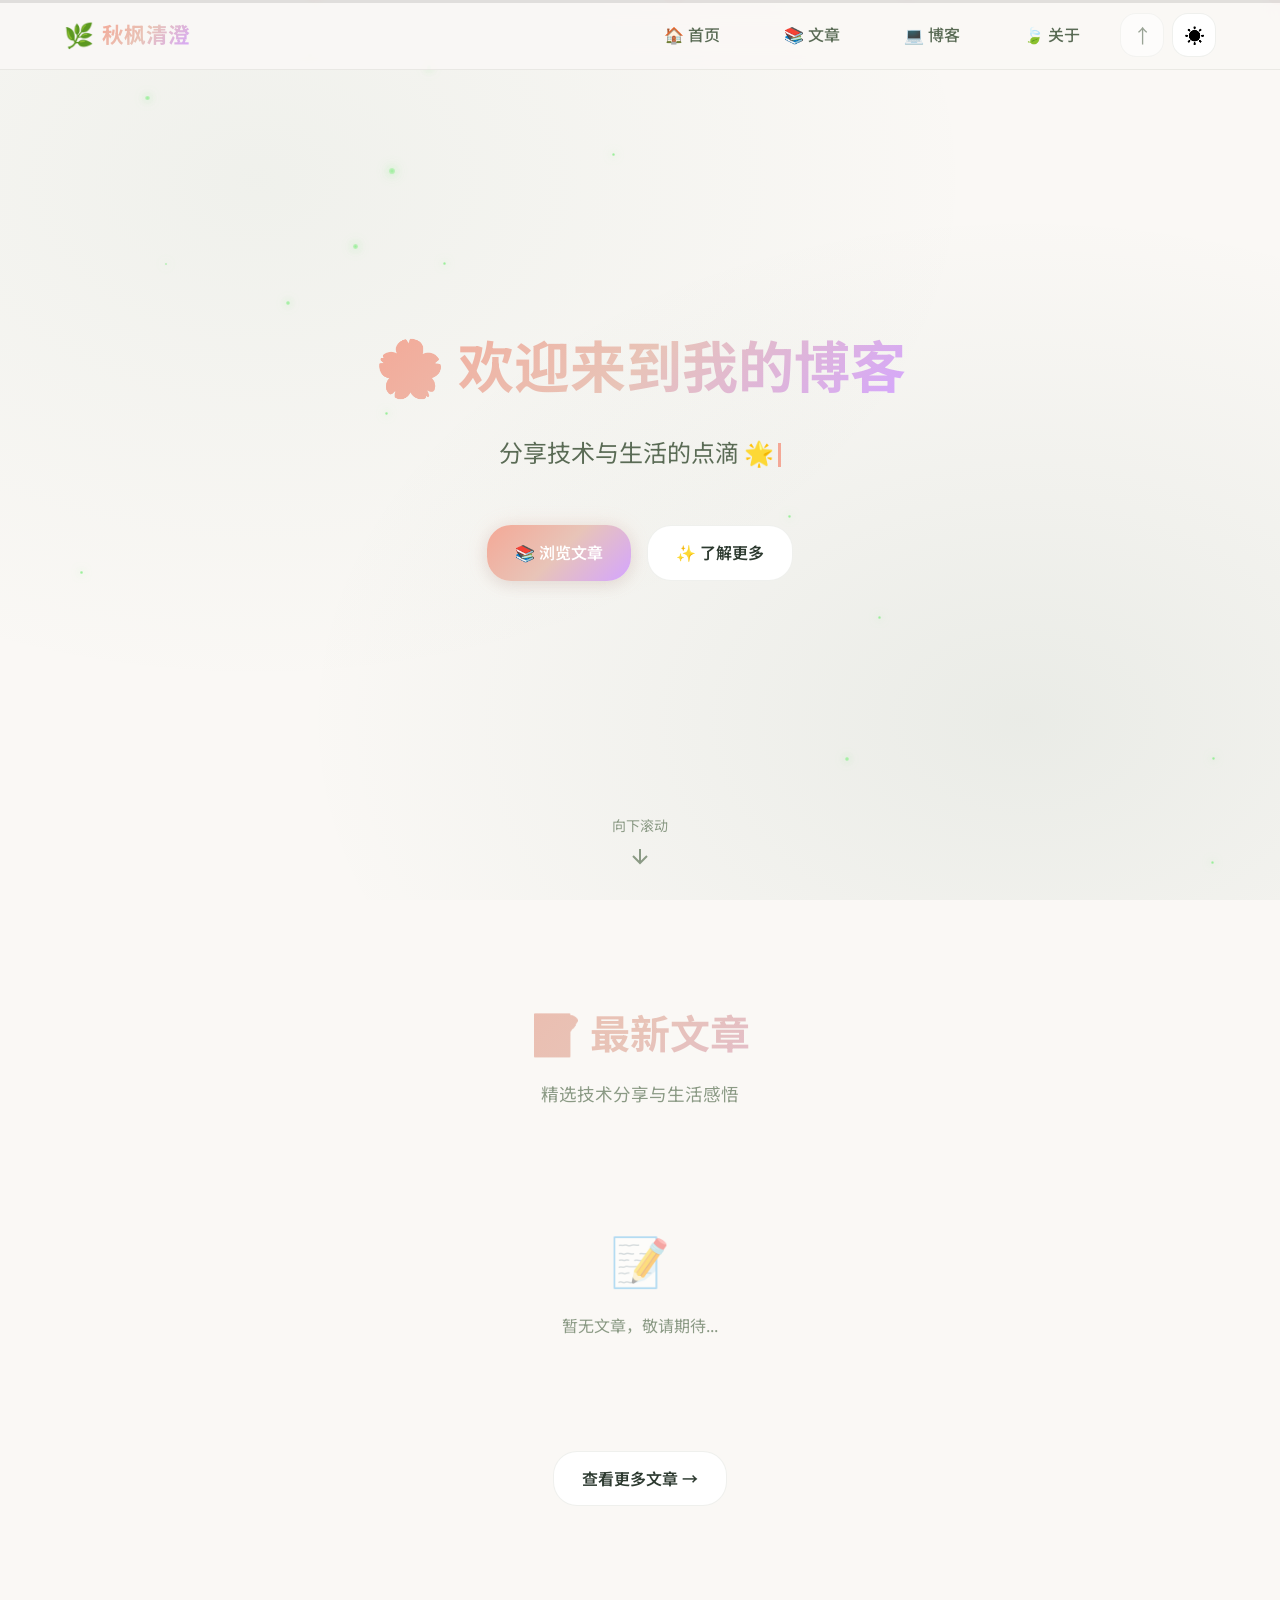
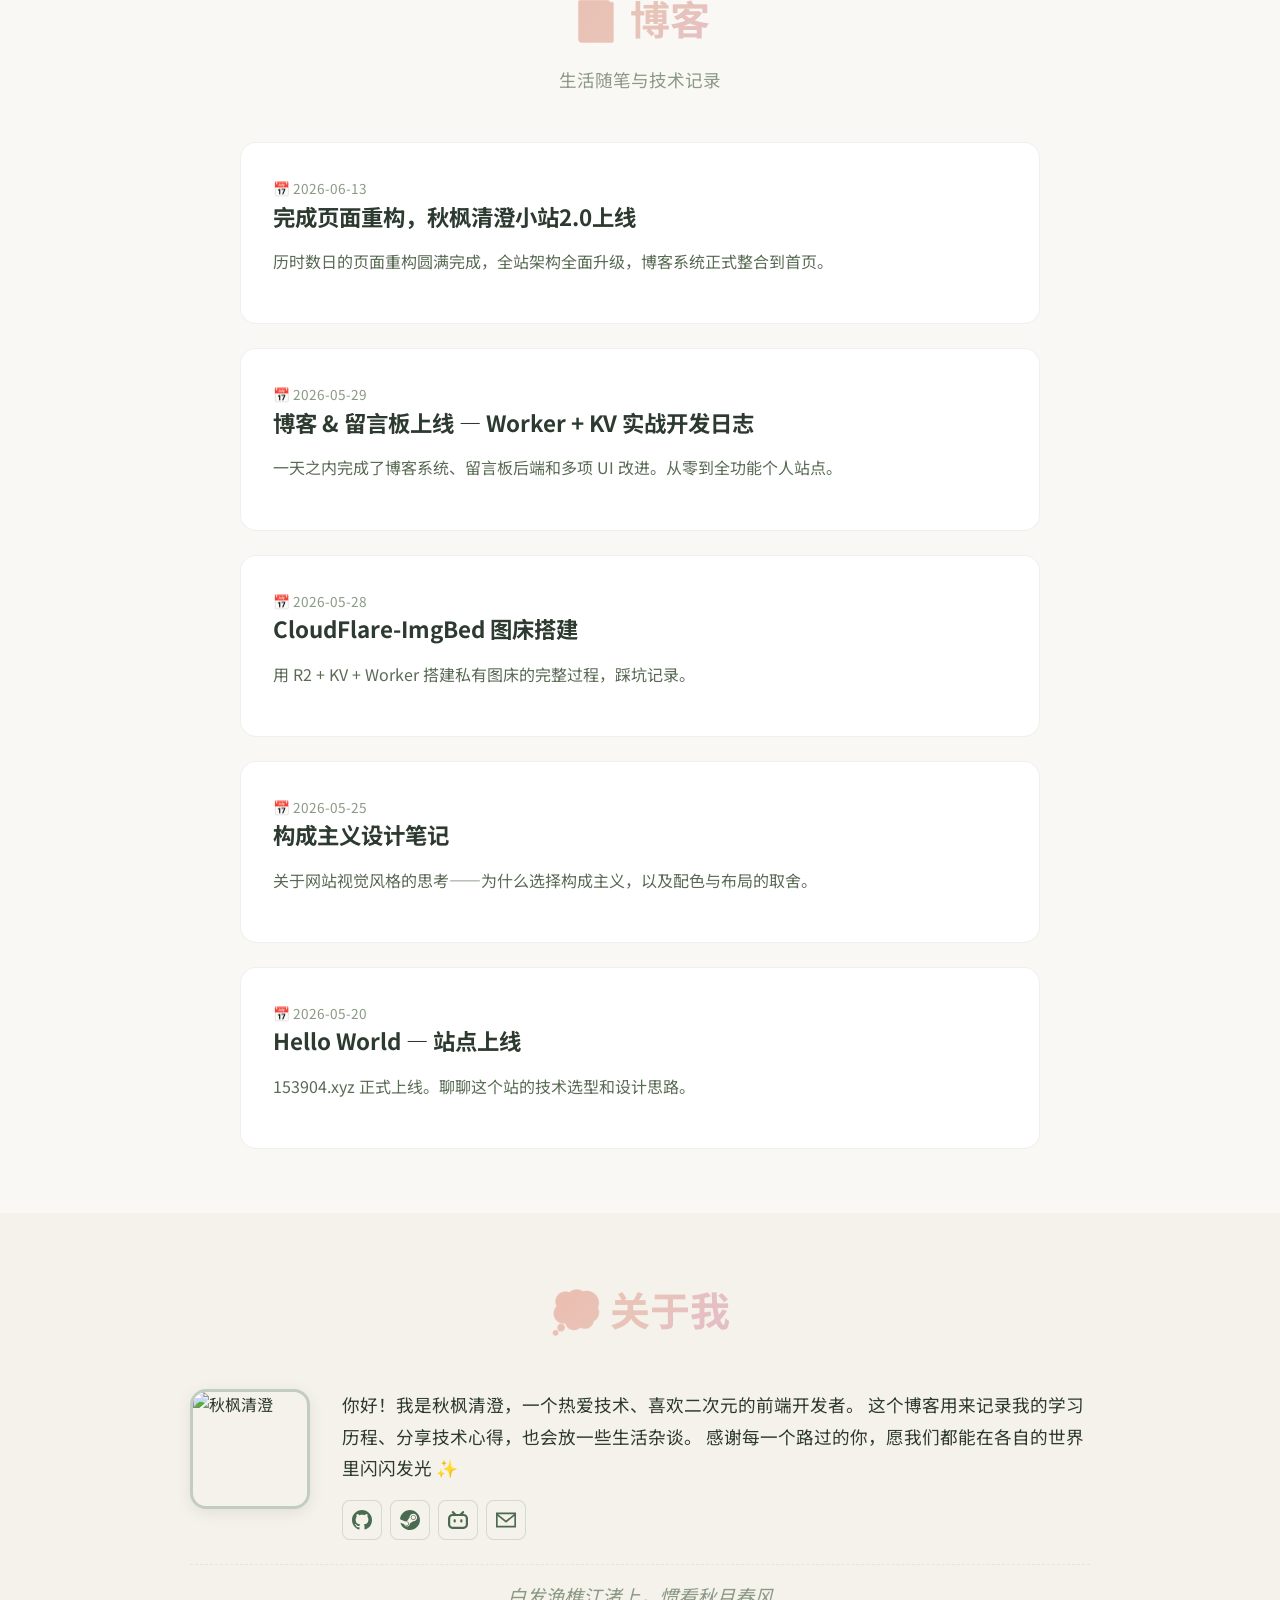
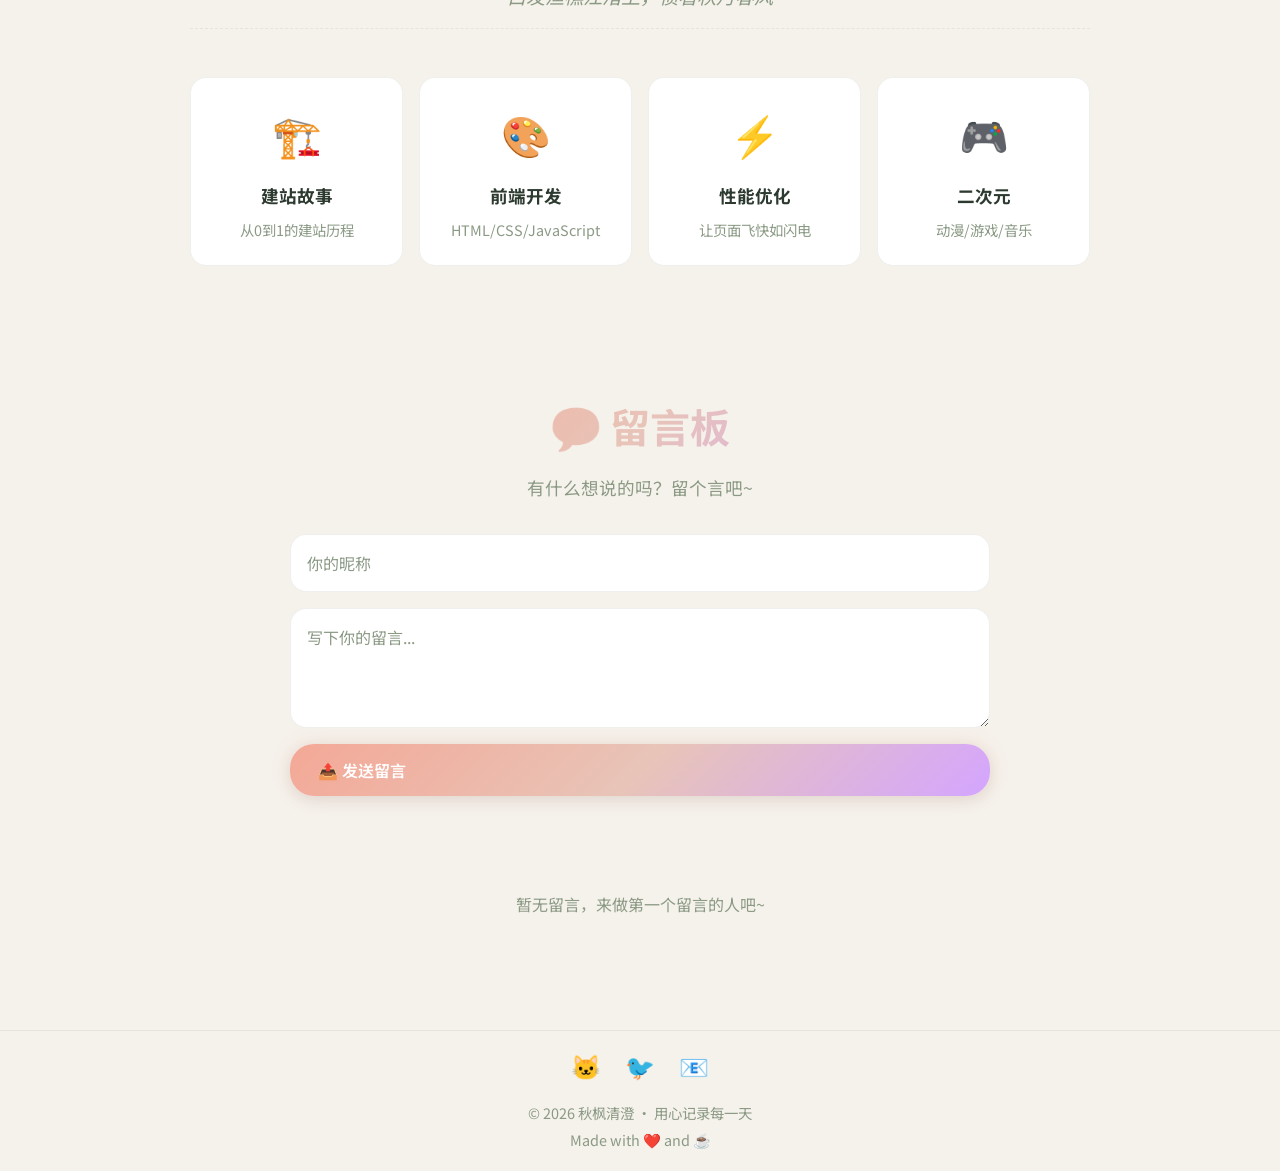
==== commit 803e0649: "fix: 修复导航404和留言板字段不匹配" ====
--- a/index.html
+++ b/index.html
@@ -31,7 +31,7 @@
             <div class="nav-links">
                 <a href="#home" class="nav-link">🏠 首页</a>
                 <a href="#articles" class="nav-link">📚 文章</a>
-                <a href="blog.html" class="nav-link">💻 博客</a>
+                <a href="#blog" class="nav-link">💻 博客</a>
                 <a href="#about" class="nav-link">🍃 关于</a>
             </div>
             <div class="nav-actions">
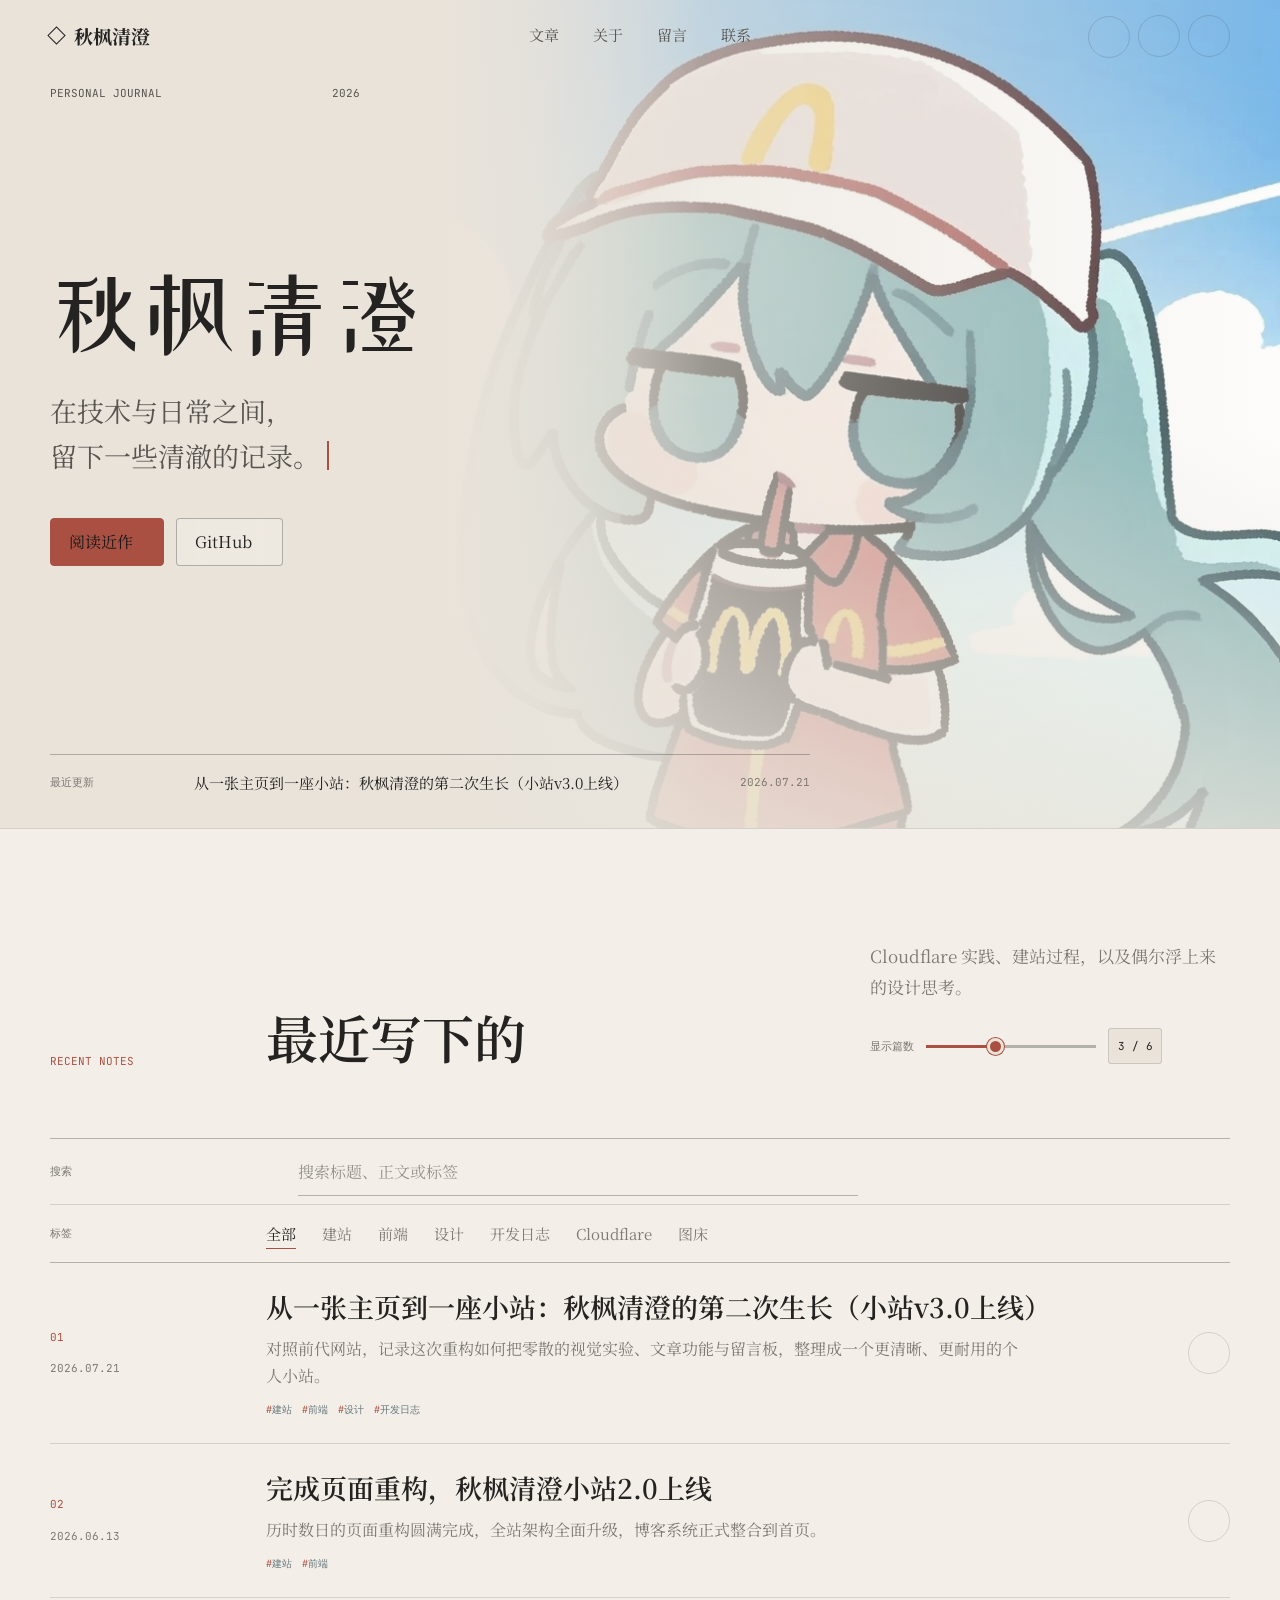
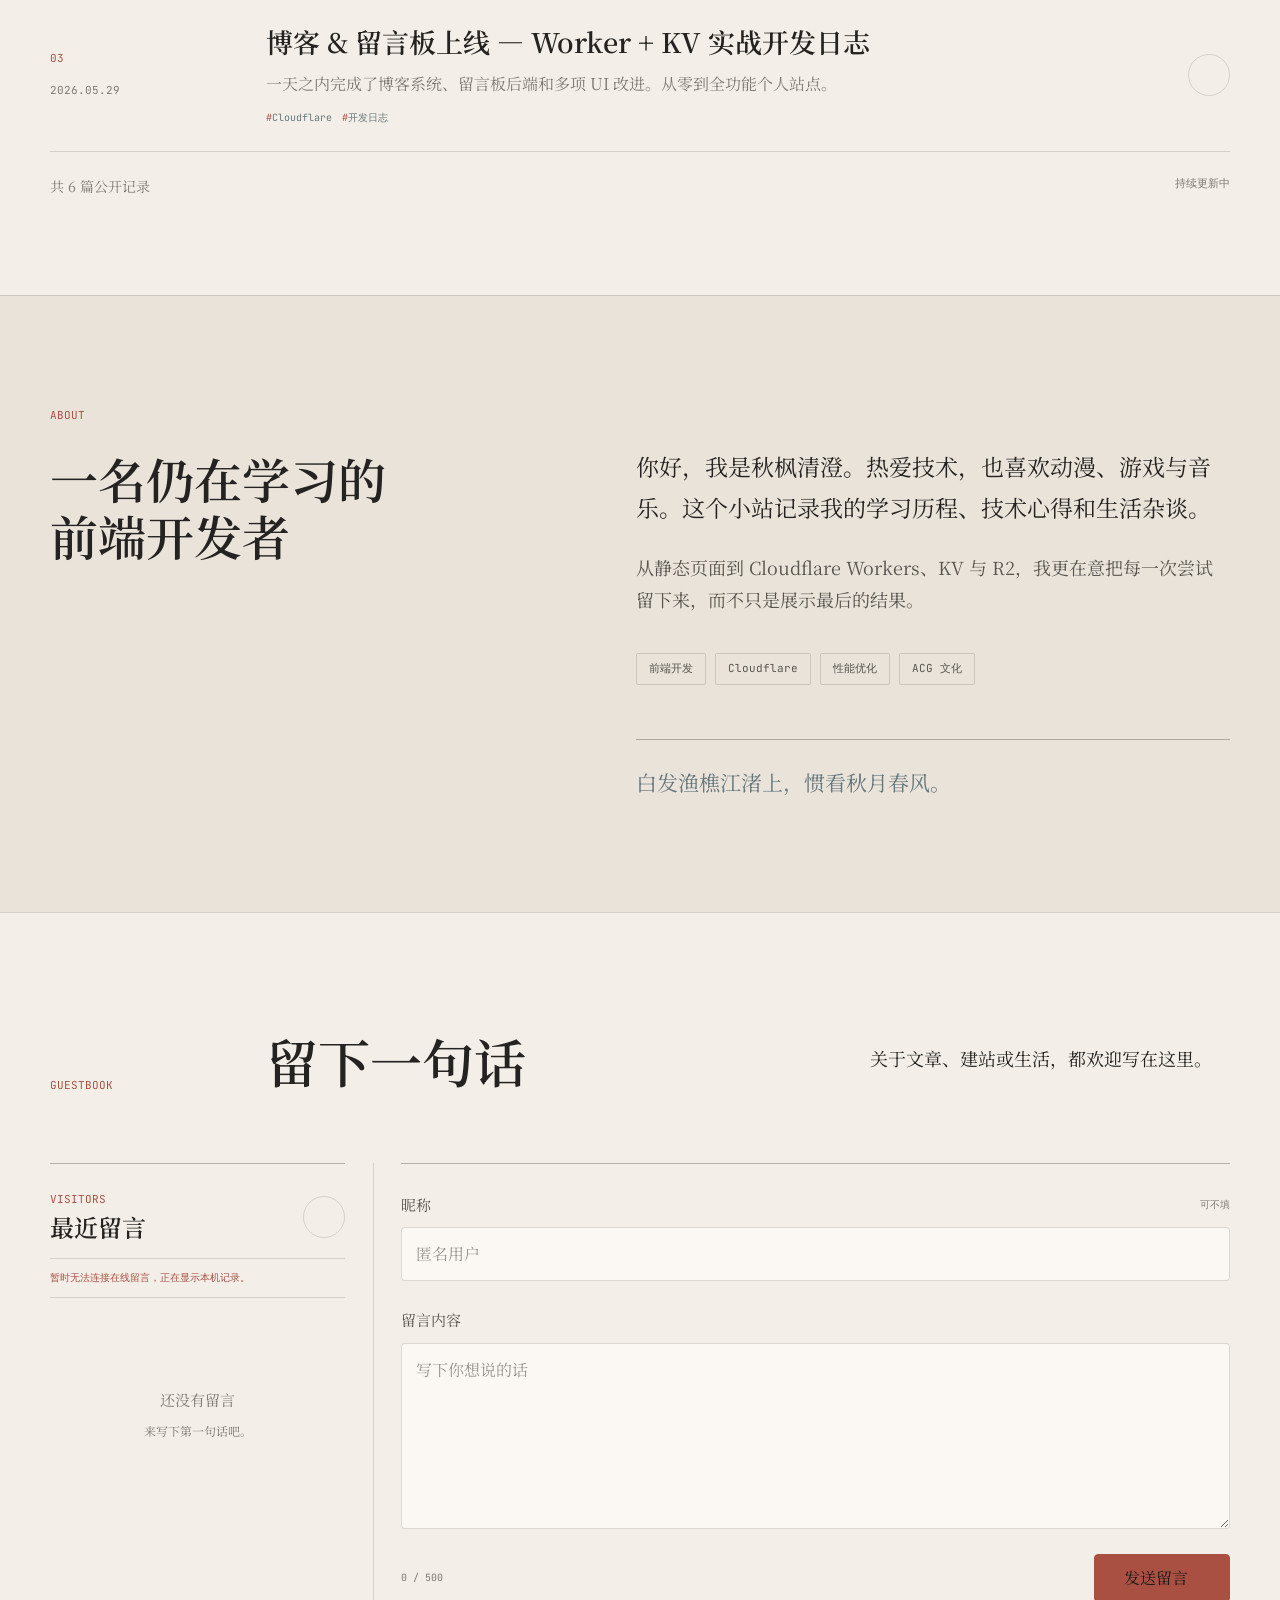
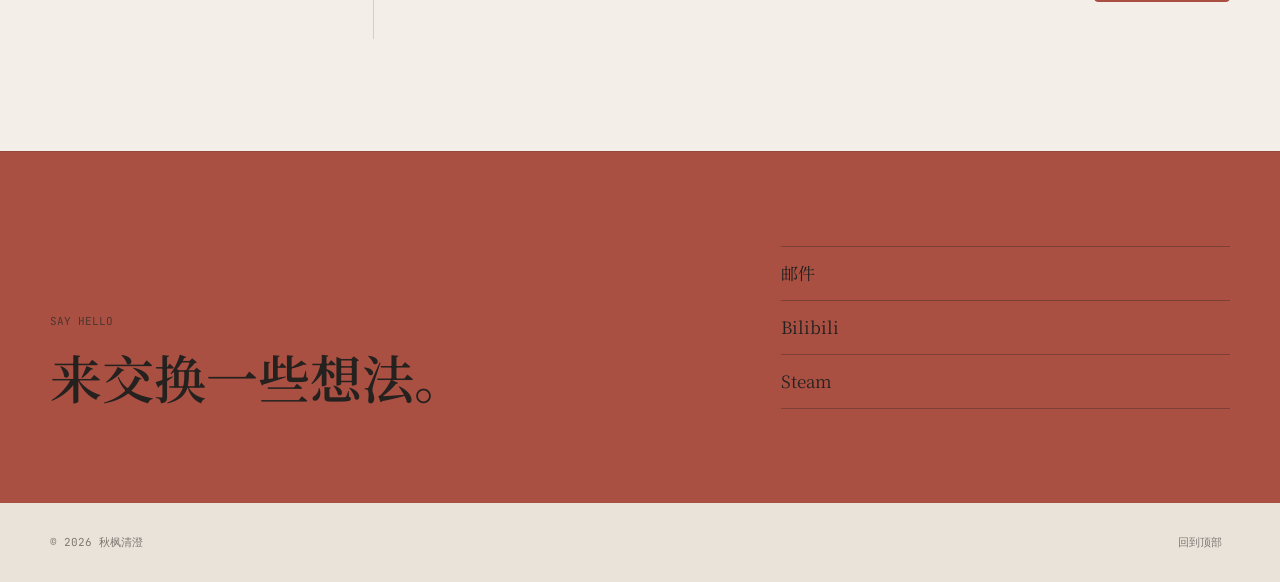
==== commit 1a76958f: "feat: 完善博客系统,完成小站3.0重构！！！" ====
--- a/index.html
+++ b/index.html
@@ -3,218 +3,289 @@
 <head>
     <meta charset="UTF-8">
     <meta name="viewport" content="width=device-width, initial-scale=1.0">
-    <title>秋枫清澄 - 个人博客</title>
-    <meta name="description" content="记录成长的每一步，分享技术与生活的点滴">
+    <meta name="description" content="秋枫清澄的个人博客，记录前端开发、Cloudflare 实践与生活随笔。">
+    <meta name="author" content="秋枫清澄">
+    <meta name="robots" content="index, follow">
+    <meta name="theme-color" id="themeColorMeta" content="#151716">
+    <meta property="og:locale" content="zh_CN">
+    <meta property="og:type" content="website">
+    <meta property="og:title" content="秋枫清澄 · 个人博客">
+    <meta property="og:description" content="记录前端开发、Cloudflare 实践与生活随笔。">
+    <meta property="og:url" content="https://153904.xyz/">
+    <meta property="og:image" content="https://153904.xyz/assets/avatar.jpg">
+    <meta property="og:image:alt" content="秋枫清澄的个人头像">
+    <meta name="twitter:card" content="summary">
+    <meta name="twitter:title" content="秋枫清澄 · 个人博客">
+    <meta name="twitter:description" content="记录前端开发、Cloudflare 实践与生活随笔。">
+    <meta name="twitter:image" content="https://153904.xyz/assets/avatar.jpg">
+    <title>秋枫清澄 · 个人博客</title>
+    <link rel="canonical" href="https://153904.xyz/">
+    <link rel="icon" type="image/jpeg" href="assets/avatar.jpg">
     <link rel="preconnect" href="https://fonts.googleapis.com">
     <link rel="preconnect" href="https://fonts.gstatic.com" crossorigin>
-    <link href="https://fonts.googleapis.com/css2?family=Noto+Sans+SC:wght@400;500;700&display=swap" rel="stylesheet">
+    <link href="https://fonts.googleapis.com/css2?family=JetBrains+Mono:wght@400;500&family=LXGW+WenKai:wght@400;700&family=Noto+Serif+SC:wght@400;600;700&family=ZCOOL+XiaoWei&display=swap" rel="stylesheet">
     <link rel="stylesheet" href="style.css">
 </head>
 <body>
-    <!-- 背景效果 -->
-    <div class="page-bg"></div>
-    <div class="sakura-container"></div>
-    <div class="fireflies-container"></div>
-    
-    <!-- 滚动进度条 -->
-    <div class="scroll-progress">
-        <div class="scroll-progress-bar" id="progressBar"></div>
-    </div>
-    
-    <!-- 导航栏 -->
-    <nav class="nav">
-        <div class="nav-content">
-            <a href="#home" class="logo">
-                <span class="logo-emoji" id="logoEmoji">🌿</span>
-                <span class="logo-text">秋枫清澄</span>
+    <a class="skip-link" href="#main">跳到主要内容</a>
+    <div class="scroll-progress" aria-hidden="true"><span id="scrollProgress"></span></div>
+    <div class="petal-layer" id="petalLayer" aria-hidden="true"></div>
+    <span class="page-top-anchor" id="top" aria-hidden="true"></span>
+
+    <header class="site-header">
+        <nav class="nav-shell" aria-label="主导航">
+            <a class="wordmark" href="#top" aria-label="秋枫清澄首页">
+                <span class="wordmark-mark" aria-hidden="true"></span>
+                <span>秋枫清澄</span>
             </a>
-            <div class="nav-links">
-                <a href="#home" class="nav-link">🏠 首页</a>
-                <a href="#articles" class="nav-link">📚 文章</a>
-                <a href="#blog" class="nav-link">💻 博客</a>
-                <a href="#about" class="nav-link">🍃 关于</a>
-            </div>
+
+            <div class="nav-links" id="navLinks">
+                <a href="#writing">文章</a>
+                <a href="#about">关于</a>
+                <a href="#guestbook">留言</a>
+                <a href="#contact">联系</a>
+            </div>
+
             <div class="nav-actions">
-                <button class="back-to-top" id="backToTop" title="回到顶部">
-                    <span>↑</span>
+                <div class="accent-picker">
+                    <button class="icon-button" id="accentToggle" type="button" aria-label="切换主题色" title="切换主题色" aria-expanded="false" aria-controls="accentMenu">
+                        <i data-lucide="palette" aria-hidden="true"></i>
+                    </button>
+                    <div class="accent-menu" id="accentMenu" aria-label="主题设置" hidden>
+                        <p class="accent-menu-title">主题色</p>
+                        <div class="accent-options" id="accentOptions" role="radiogroup" aria-label="主题色预设"></div>
+                        <div class="accent-menu-divider"></div>
+                        <div class="effect-setting">
+                            <span class="effect-setting-label">
+                                <i data-lucide="flower-2" aria-hidden="true"></i>
+                                <span>下落效果</span>
+                            </span>
+                            <div class="effect-options" id="effectOptions" role="radiogroup" aria-label="下落效果类型"></div>
+                            <label class="effect-switch" for="fallingEffect" title="切换下落效果">
+                                <input id="fallingEffect" type="checkbox" role="switch" checked>
+                                <span class="effect-switch-track" aria-hidden="true"></span>
+                            </label>
+                        </div>
+                    </div>
+                </div>
+                <button class="icon-button" id="themeToggle" type="button" aria-label="切换明暗主题" title="切换明暗主题">
+                    <i data-lucide="sun" aria-hidden="true"></i>
                 </button>
-                <button class="theme-toggle" id="themeToggle" title="切换主题">
-                    <span class="theme-icon">🌙</span>
+                <button class="icon-button back-to-top-button" id="backToTop" type="button" aria-label="返回顶部" title="返回顶部" disabled>
+                    <i data-lucide="arrow-up" aria-hidden="true"></i>
                 </button>
-            </div>
-            <button class="menu-toggle">
-                <span></span>
-                <span></span>
-                <span></span>
+                <button class="icon-button menu-button" id="menuToggle" type="button" aria-label="打开导航" aria-expanded="false" aria-controls="navLinks">
+                    <i data-lucide="menu" aria-hidden="true"></i>
+                </button>
+            </div>
+        </nav>
+    </header>
+
+    <main id="main">
+        <section class="hero" aria-labelledby="heroTitle">
+            <img
+                class="hero-image"
+                src="assets/avatar.jpg"
+                alt="秋枫清澄的个人头像"
+            >
+            <div class="hero-overlay" aria-hidden="true"></div>
+            <div class="hero-grain" aria-hidden="true"></div>
+
+            <div class="hero-inner">
+                <p class="hero-kicker"><span>PERSONAL JOURNAL</span><span id="journalYear">2026</span></p>
+                <div class="hero-copy">
+                    <h1 id="heroTitle">秋枫清澄</h1>
+                    <p class="hero-lead">在技术与日常之间，<br>留下一些清澈的记录。</p>
+                    <div class="hero-actions">
+                        <a class="button button-primary" href="#writing">
+                            阅读近作
+                            <i data-lucide="arrow-down-right" aria-hidden="true"></i>
+                        </a>
+                        <a class="button button-quiet" href="https://github.com/shirooaz" target="_blank" rel="noopener noreferrer">
+                            GitHub
+                            <i data-lucide="arrow-up-right" aria-hidden="true"></i>
+                        </a>
+                    </div>
+                </div>
+
+                <a class="hero-latest" id="heroLatest" href="#writing">
+                    <span class="hero-latest-label">最近更新</span>
+                    <strong id="heroLatestTitle">完成页面重构，秋枫清澄小站 2.0 上线</strong>
+                    <time id="heroLatestDate" datetime="2026-06-13">2026.06.13</time>
+                </a>
+            </div>
+        </section>
+
+        <section class="section writing-section" id="writing" aria-labelledby="writingTitle">
+            <div class="section-shell">
+                <header class="section-heading reveal">
+                    <p class="eyebrow">RECENT NOTES</p>
+                    <h2 id="writingTitle">最近写下的</h2>
+                    <div class="section-aside">
+                        <p>Cloudflare 实践、建站过程，以及偶尔浮上来的设计思考。</p>
+                        <div class="post-count-control" role="group" aria-label="设置首页文章显示篇数">
+                            <span>显示篇数</span>
+                            <div class="post-count-slider">
+                                <input id="postCountRange" type="range" min="1" max="5" value="3" step="1" aria-label="首页文章显示篇数">
+                                <output id="postCountOutput" aria-live="polite">3 / 5</output>
+                            </div>
+                        </div>
+                    </div>
+                </header>
+
+                <div class="search-shell reveal">
+                    <span class="search-label">搜索</span>
+                    <label class="search-field" for="articleSearch">
+                        <i data-lucide="search" aria-hidden="true"></i>
+                        <input id="articleSearch" type="search" placeholder="搜索标题、正文或标签" autocomplete="off">
+                        <button id="searchClear" type="button" aria-label="清除搜索" title="清除搜索" hidden>
+                            <i data-lucide="x" aria-hidden="true"></i>
+                        </button>
+                    </label>
+                </div>
+
+                <div class="tag-filter-shell reveal">
+                    <span class="tag-filter-label">标签</span>
+                    <div class="tag-filters" id="tagFilters" role="group" aria-label="按标签筛选文章"></div>
+                </div>
+
+                <div class="post-list" id="postList" aria-live="polite"></div>
+
+                <div class="section-footer reveal">
+                    <span id="postTotal">共 5 篇公开记录</span>
+                    <span class="mono-note">持续更新中</span>
+                </div>
+            </div>
+        </section>
+
+        <section class="section about-section" id="about" aria-labelledby="aboutTitle">
+            <div class="section-shell about-layout">
+                <header class="section-heading about-heading reveal">
+                    <p class="eyebrow">ABOUT</p>
+                    <h2 id="aboutTitle">一名仍在学习的<br>前端开发者</h2>
+                </header>
+
+                <div class="about-copy reveal">
+                    <p class="about-intro">你好，我是秋枫清澄。热爱技术，也喜欢动漫、游戏与音乐。这个小站记录我的学习历程、技术心得和生活杂谈。</p>
+                    <p>从静态页面到 Cloudflare Workers、KV 与 R2，我更在意把每一次尝试留下来，而不只是展示最后的结果。</p>
+
+                    <div class="interest-list" aria-label="关注领域">
+                        <span>前端开发</span>
+                        <span>Cloudflare</span>
+                        <span>性能优化</span>
+                        <span>ACG 文化</span>
+                    </div>
+
+                    <blockquote>
+                        <p>白发渔樵江渚上，惯看秋月春风。</p>
+                    </blockquote>
+                </div>
+            </div>
+        </section>
+
+        <section class="section guestbook-section" id="guestbook" aria-labelledby="guestbookTitle">
+            <div class="section-shell">
+                <header class="section-heading reveal">
+                    <p class="eyebrow">GUESTBOOK</p>
+                    <h2 id="guestbookTitle">留下一句话</h2>
+                    <p>关于文章、建站或生活，都欢迎写在这里。</p>
+                </header>
+
+                <div class="guestbook-layout">
+                    <section class="message-board reveal" aria-labelledby="messageListTitle">
+                        <div class="message-board-heading">
+                            <div>
+                                <p class="eyebrow">VISITORS</p>
+                                <h3 id="messageListTitle">最近留言</h3>
+                            </div>
+                            <button class="icon-button message-refresh" id="refreshMessages" type="button" aria-label="刷新留言" title="刷新留言">
+                                <i data-lucide="refresh-cw" aria-hidden="true"></i>
+                            </button>
+                        </div>
+                        <div class="message-list" id="messageList" aria-live="polite" aria-busy="true">
+                            <div class="message-state">
+                                <span class="message-loader" aria-hidden="true"></span>
+                                <p>正在读取留言</p>
+                            </div>
+                        </div>
+                    </section>
+
+                    <div
+                        class="guestbook-resizer"
+                        id="guestbookResizer"
+                        role="separator"
+                        aria-label="调整留言列表与表单宽度"
+                        aria-orientation="vertical"
+                        aria-valuemin="30"
+                        aria-valuemax="70"
+                        aria-valuenow="58"
+                        tabindex="0"
+                        title="拖动调整左右宽度"
+                    >
+                        <i data-lucide="grip-vertical" aria-hidden="true"></i>
+                    </div>
+
+                    <form class="guestbook-form reveal" id="messageForm" novalidate>
+                        <div class="message-field">
+                            <label for="messageName">昵称 <span>可不填</span></label>
+                            <input id="messageName" name="name" type="text" maxlength="20" autocomplete="nickname" placeholder="匿名用户">
+                        </div>
+
+                        <div class="message-field">
+                            <label for="messageContent">留言内容</label>
+                            <textarea id="messageContent" name="message" maxlength="500" rows="6" placeholder="写下你想说的话" required></textarea>
+                        </div>
+
+                        <div class="message-form-actions">
+                            <span class="message-count" id="messageCount">0 / 500</span>
+                            <button class="button button-primary message-submit" id="submitMessage" type="submit">
+                                <span id="submitMessageLabel">发送留言</span>
+                                <i data-lucide="send" aria-hidden="true"></i>
+                            </button>
+                        </div>
+                        <p class="message-form-status" id="messageFormStatus" role="status" aria-live="polite"></p>
+                    </form>
+                </div>
+            </div>
+        </section>
+
+        <section class="contact-section" id="contact" aria-labelledby="contactTitle">
+            <div class="section-shell contact-layout reveal">
+                <div>
+                    <p class="eyebrow">SAY HELLO</p>
+                    <h2 id="contactTitle">来交换一些想法。</h2>
+                </div>
+                <div class="contact-links">
+                    <a href="mailto:shuiyoufengqiu@outlook.com">
+                        邮件
+                        <i data-lucide="arrow-up-right" aria-hidden="true"></i>
+                    </a>
+                    <a href="https://space.bilibili.com/316650830" target="_blank" rel="noopener noreferrer">
+                        Bilibili
+                        <i data-lucide="arrow-up-right" aria-hidden="true"></i>
+                    </a>
+                    <a href="https://steamcommunity.com/id/dream_qiufeng/" target="_blank" rel="noopener noreferrer">
+                        Steam
+                        <i data-lucide="arrow-up-right" aria-hidden="true"></i>
+                    </a>
+                </div>
+            </div>
+        </section>
+    </main>
+
+    <footer class="site-footer">
+        <div class="section-shell footer-layout">
+            <p>© <span id="footerYear">2026</span> 秋枫清澄</p>
+            <button class="footer-top-link" id="footerBackToTop" type="button">
+                回到顶部 <i data-lucide="arrow-up" aria-hidden="true"></i>
             </button>
         </div>
-    </nav>
-    
-    <!-- 英雄区域 -->
-    <section class="hero" id="home">
-        <div class="container">
-            <div class="hero-content">
-                <h1 class="hero-title">🌸 欢迎来到我的博客</h1>
-                <p class="hero-subtitle">
-                    <span id="typingText"></span><span class="typing-cursor"></span>
-                </p>
-                <div class="hero-buttons">
-                    <a href="#articles" class="btn btn-primary">📚 浏览文章</a>
-                    <a href="#about" class="btn btn-secondary">✨ 了解更多</a>
-                </div>
-            </div>
-        </div>
-        <div class="scroll-hint">
-            <span>向下滚动</span>
-            <svg class="scroll-hint-icon" viewBox="0 0 24 24" fill="none" stroke="currentColor" stroke-width="2">
-                <path d="M12 5v14M19 12l-7 7-7-7"/>
-            </svg>
-        </div>
-    </section>
-    
-    <!-- 文章列表区域 -->
-    <section class="posts-section" id="articles">
-        <div class="container">
-            <div class="section-header">
-                <h2 class="section-title">📝 最新文章</h2>
-                <p class="section-subtitle">精选技术分享与生活感悟</p>
-            </div>
-            <div class="posts-grid" id="articlesList">
-                <!-- 文章将由 JavaScript 动态渲染 -->
-            </div>
-            <div style="text-align: center; margin-top: 48px;">
-                <a href="articles.html" class="btn btn-secondary">查看更多文章 →</a>
-            </div>
-        </div>
-    </section>
-    
-    <!-- 博客区域 -->
-    <section class="blog-section" id="blog">
-        <div class="container">
-            <div class="section-header">
-                <h2 class="section-title">📔 博客</h2>
-                <p class="section-subtitle">生活随笔与技术记录</p>
-            </div>
-            <div class="blog-list" id="blogList">
-                <!-- 博客将由 JavaScript 动态渲染 -->
-            </div>
-        </div>
-    </section>
-    
-    <!-- 关于区域 -->
-    <section class="about-section" id="about">
-        <div class="container">
-            <div class="about-content">
-                <h2 class="about-title">💭 关于我</h2>
-                
-                <!-- 头像和简介区域 -->
-                <div class="about-intro">
-                    <div class="about-avatar">
-                        <img src="https://image-153904.vercel.app/images/202410031021668.jpg" alt="秋枫清澄">
-                    </div>
-                    <div class="about-info">
-                        <p class="about-text">
-                            你好！我是秋枫清澄，一个热爱技术、喜欢二次元的前端开发者。
-                            这个博客用来记录我的学习历程、分享技术心得，也会放一些生活杂谈。
-                            感谢每一个路过的你，愿我们都能在各自的世界里闪闪发光 ✨
-                        </p>
-                        <!-- 社交链接按钮 -->
-                        <div class="social-buttons">
-                            <a href="https://github.com/shirooaz" class="social-btn" title="GitHub" target="_blank">
-                                <svg height="20" width="20" viewBox="0 0 24 24" fill="currentColor">
-                                    <path d="M12 0C5.37 0 0 5.37 0 12c0 5.31 3.435 9.795 8.205 11.385.6.105.825-.255.825-.57 0-.285-.015-1.23-.015-2.235-3.015.555-3.795-.735-4.035-1.41-.135-.345-.72-1.41-1.23-1.695-.42-.225-1.02-.78-.015-.795.945-.015 1.62.87 1.845 1.23 1.08 1.815 2.805 1.305 3.495.99.105-.78.42-1.305.765-1.605-2.67-.3-5.46-1.335-5.46-5.925 0-1.305.465-2.385 1.23-3.225-.12-.3-.54-1.53.12-3.18 0 0 1.005-.315 3.3 1.23.96-.27 1.98-.405 3-.405s2.04.135 3 .405c2.295-1.56 3.3-1.23 3.3-1.23.66 1.65.24 2.88.12 3.18.765.84 1.23 1.905 1.23 3.225 0 4.605-2.805 5.625-5.475 5.925.435.375.81 1.095.81 2.22 0 1.605-.015 2.895-.015 3.3 0 .315.225.69.825.57A12.02 12.02 0 0024 12c0-6.63-5.37-12-12-12z"/>
-                                </svg>
-                            </a>
-                            <a href="https://steamcommunity.com/profiles/76561199307021356/" class="social-btn" title="Steam" target="_blank">
-                                <svg height="20" width="20" viewBox="0 0 24 24" fill="currentColor">
-                                    <path d="M11.979 0C5.678 0 .511 4.86.022 11.037l6.432 2.658c.545-.371 1.203-.59 1.912-.59.063 0 .125.004.188.006l2.861-4.142V8.91c0-2.495 2.028-4.524 4.524-4.524 2.494 0 4.524 2.031 4.524 4.527s-2.03 4.525-4.524 4.525h-.105l-4.076 2.911c0 .052.004.105.004.159 0 1.875-1.515 3.396-3.39 3.396-1.635 0-3.016-1.173-3.331-2.727L.436 15.27C1.862 20.307 6.486 24 11.979 24c6.627 0 11.999-5.373 11.999-12S18.605 0 11.979 0zM7.54 18.21l-1.473-.61c.262.543.714.999 1.314 1.25 1.297.539 2.793-.076 3.332-1.375.263-.63.264-1.319.005-1.949s-.75-1.121-1.377-1.383c-.624-.26-1.29-.249-1.878-.03l1.523.63c.956.4 1.409 1.5 1.009 2.455-.397.957-1.497 1.41-2.455 1.012H7.54zm11.415-9.303c0-1.662-1.353-3.015-3.015-3.015-1.665 0-3.015 1.353-3.015 3.015 0 1.665 1.35 3.015 3.015 3.015 1.663 0 3.015-1.35 3.015-3.015zm-5.273-.005c0-1.252 1.013-2.266 2.265-2.266 1.249 0 2.266 1.014 2.266 2.266 0 1.251-1.017 2.265-2.266 2.265-1.253 0-2.265-1.014-2.265-2.265z"/>
-                                </svg>
-                            </a>
-                            <a href="https://space.bilibili.com/354658501794" class="social-btn" title="Bilibili" target="_blank">
-                                <svg height="20" width="20" viewBox="0 0 24 24" fill="currentColor">
-                                    <path d="M17.813 4.653h.854c1.51.054 2.769.578 3.773 1.574 1.004.995 1.524 2.249 1.56 3.76v7.36c-.036 1.51-.556 2.769-1.56 3.773s-2.262 1.524-3.773 1.56H5.333c-1.51-.036-2.769-.556-3.773-1.56S.036 18.858 0 17.347v-7.36c.036-1.511.556-2.765 1.56-3.76 1.004-.996 2.262-1.52 3.773-1.574h.774l-1.174-1.12a1.234 1.234 0 0 1-.373-.906c0-.356.124-.658.373-.907l.027-.027c.267-.249.573-.373.92-.373.347 0 .653.124.92.373L9.653 4.44c.071.071.134.142.187.213h4.267a.836.836 0 0 1 .16-.213l2.853-2.747c.267-.249.573-.373.92-.373.347 0 .662.151.929.4.267.249.391.551.391.907 0 .355-.124.657-.373.906zM5.333 7.24c-.746.018-1.373.276-1.88.773-.506.498-.769 1.13-.786 1.894v7.52c.017.764.28 1.395.786 1.893.507.498 1.134.756 1.88.773h13.334c.746-.017 1.373-.275 1.88-.773.506-.498.769-1.129.786-1.893v-7.52c-.017-.765-.28-1.396-.786-1.894-.507-.497-1.134-.755-1.88-.773zM8 11.107c.373 0 .684.124.933.373.25.249.383.569.4.96v1.173c-.017.391-.15.711-.4.96-.249.25-.56.374-.933.374s-.684-.125-.933-.374c-.25-.249-.383-.569-.4-.96V12.44c0-.373.129-.689.386-.947.258-.257.574-.386.947-.386zm8 0c.373 0 .684.129.933.386.25.258.383.574.4.947v1.173c-.017.391-.15.711-.4.96-.249.25-.56.374-.933.374s-.684-.125-.933-.374c-.25-.249-.383-.569-.4-.96V12.44c.017-.391.15-.711.4-.96.249-.249.56-.373.933-.373z"/>
-                                </svg>
-                            </a>
-                            <a href="mailto:qiu123feng456@163.com" class="social-btn" title="Email" target="_blank">
-                                <svg height="20" width="20" viewBox="0 0 24 24" fill="currentColor">
-                                    <path d="M0 3v18h24v-18h-24zm21.518 2l-9.518 7.713-9.518-7.713h19.036zm-19.518 14v-11.817l10 8.104 10-8.104v11.817h-20z"/>
-                                </svg>
-                            </a>
-                        </div>
-                    </div>
-                </div>
-                
-                <!-- 签名诗 -->
-                <p class="about-quote">白发渔樵江渚上，惯看秋月春风</p>
-                
-                <!-- 技能卡片 -->
-                <div class="skills-grid">
-                    <div class="skill-card reveal" onclick="showStory()">
-                        <div class="skill-icon">🏗️</div>
-                        <div class="skill-name">建站故事</div>
-                        <div class="skill-desc">从0到1的建站历程</div>
-                    </div>
-                    <div class="skill-card reveal">
-                        <div class="skill-icon">🎨</div>
-                        <div class="skill-name">前端开发</div>
-                        <div class="skill-desc">HTML/CSS/JavaScript</div>
-                    </div>
-                    <div class="skill-card reveal">
-                        <div class="skill-icon">⚡</div>
-                        <div class="skill-name">性能优化</div>
-                        <div class="skill-desc">让页面飞快如闪电</div>
-                    </div>
-                    <div class="skill-card reveal">
-                        <div class="skill-icon">🎮</div>
-                        <div class="skill-name">二次元</div>
-                        <div class="skill-desc">动漫/游戏/音乐</div>
-                    </div>
-                </div>
-            </div>
-        </div>
-    </section>
-    
-    <!-- 留言板区域 -->
-    <section class="message-section" id="message">
-        <div class="container">
-            <div class="message-content">
-                <h2 class="message-title">💬 留言板</h2>
-                <p class="message-subtitle">有什么想说的吗？留个言吧~</p>
-                
-                <!-- 留言表单 -->
-                <div class="message-form">
-                    <input type="text" id="messageName" class="message-input" placeholder="你的昵称" maxlength="20">
-                    <textarea id="messageContent" class="message-textarea" placeholder="写下你的留言..." maxlength="500"></textarea>
-                    <button class="btn btn-primary" id="submitMessage">📤 发送留言</button>
-                </div>
-                
-                <!-- 留言列表 -->
-                <div class="message-list" id="messageList">
-                    <p class="empty-hint">暂无留言，来做第一个留言的人吧~</p>
-                </div>
-            </div>
-        </div>
-    </section>
-    
-    <!-- 页脚 -->
-    <footer class="footer">
-        <div class="container">
-            <div class="footer-links">
-                <a href="https://github.com" target="_blank" title="GitHub">🐱</a>
-                <a href="https://twitter.com" target="_blank" title="Twitter">🐦</a>
-                <a href="mailto:example@email.com" title="邮箱">📧</a>
-            </div>
-            <div class="footer-content">
-                <p>© 2026 秋枫清澄 · 用心记录每一天</p>
-                <p>Made with ❤️ and ☕</p>
-            </div>
-        </div>
     </footer>
-    
+
+    <script src="assets/lucide.min.js"></script>
+    <script src="theme-data.js"></script>
+    <script src="theme-controls.js"></script>
     <script src="blog-data.js"></script>
     <script src="script.js"></script>
-
-    <!-- 博客模态框 -->
-    <div class="modal" id="blogModal"></div>
 </body>
-</html>+</html>
--- a/style.css
+++ b/style.css
@@ -1,1361 +1,2093 @@
-/* ========================================
-   秋枫清澄个人博客 - 主样式表
-   二次元·生机·静谧
-   ======================================== */
-
-/* ========== 暗色主题（夜晚 18:00-6:00） - 静谧深邃 ========== */
-:root {
-    /* 主色调 - 更静谧的墨绿色 */
-    --bg-primary: #080f0d;
-    --bg-secondary: #0c1612;
-    --bg-card: #101e18;
-    --bg-card-hover: #162620;
-    
-    /* 文字颜色 - 低对比度柔和色 */
-    --text-primary: #c4d4c8;
-    --text-secondary: #8aa692;
-    --text-muted: #5a7260;
-    
-    /* 强调色 - 柔和珊瑚橙 */
-    --accent-primary: #f4a896;
-    --accent-secondary: #e8c4b8;
-    --accent-gradient: linear-gradient(135deg, #f4a896, #e8c4b8);
-    
-    /* 标题渐变 - 静谧翠绿 */
-    --title-gradient: linear-gradient(135deg, #4a7c59, #2d5a3d, #1a3828);
-    
-    /* 功能色 */
-    --success: #7cb98a;
-    --warning: #d4b76a;
-    --error: #e88a82;
-    
-    /* 边框 */
-    --border-color: rgba(74, 124, 89, 0.12);
-    --border-hover: rgba(74, 124, 89, 0.28);
-    
-    /* 间距系统 */
-    --space-xs: 4px;
-    --space-sm: 8px;
-    --space-md: 16px;
-    --space-lg: 24px;
-    --space-xl: 32px;
-    --space-2xl: 48px;
-    --space-3xl: 64px;
-    
-    /* 圆角 */
-    --radius-sm: 4px;
-    --radius-md: 8px;
-    --radius-lg: 16px;
-    --radius-xl: 24px;
-    --radius-full: 9999px;
-    
-    /* 阴影 */
-    --shadow-sm: 0 2px 4px rgba(0, 0, 0, 0.15);
-    --shadow-md: 0 4px 12px rgba(0, 0, 0, 0.2);
-    --shadow-lg: 0 8px 24px rgba(0, 0, 0, 0.25);
-    --shadow-glow: 0 0 20px rgba(244, 168, 150, 0.15);
-    
-    /* 动画时长 */
-    --transition-fast: 0.15s;
-    --transition-normal: 0.3s;
-    --transition-slow: 0.5s;
-    
-    /* 字体 */
-    --font-primary: 'Noto Sans SC', -apple-system, BlinkMacSystemFont, sans-serif;
-    --font-mono: 'Fira Code', Consolas, monospace;
-    --font-size-base: 16px;
-    --line-height-base: 1.6;
-    
-    /* 导航栏高度 */
-    --nav-height: 70px;
-}
-
-/* 浅色主题（白天 6:00-18:00） - 柔和护眼，二次元暖调 */
-[data-theme="light"] {
-    --bg-primary: #faf8f5;
-    --bg-secondary: #f5f1eb;
-    --bg-card: #ffffff;
-    --bg-card-hover: #fdfcfa;
-    --text-primary: #2d3a30;
-    --text-secondary: #5a6b55;
-    --text-muted: #8b9a85;
-    --accent-primary: #f4a896;
-    --accent-secondary: #e8c4b8;
-    --accent-gradient: linear-gradient(135deg, #f4a896, #e8c4b8, #d4a5ff);
-    --title-gradient: linear-gradient(135deg, #f4a896, #e8c4b8, #d4a5ff);
-    --border-color: rgba(95, 109, 85, 0.1);
-    --border-hover: rgba(95, 109, 85, 0.25);
-    --shadow-sm: 0 2px 8px rgba(0, 0, 0, 0.06);
-    --shadow-md: 0 4px 16px rgba(0, 0, 0, 0.08);
-    --shadow-lg: 0 8px 32px rgba(0, 0, 0, 0.1);
-    --shadow-glow: 0 0 20px rgba(244, 168, 150, 0.2);
-}
-
-/* ========== 基础重置 ========== */
-* {
-    margin: 0;
-    padding: 0;
+﻿:root {
+    color-scheme: dark;
+    --font-display: 'ZCOOL XiaoWei', 'Noto Serif SC', serif;
+    --font-main: 'LXGW WenKai', '霞鹜文楷', 'Noto Serif SC', serif;
+    --font-mono: 'JetBrains Mono', 'Fira Code', 'Consolas', monospace;
+    --bg: #151716;
+    --bg-deep: #0f1110;
+    --surface: #1d201e;
+    --surface-raised: #252825;
+    --text: #f3eee7;
+    --text-soft: #c9c3ba;
+    --text-muted: #928f88;
+    --quiet-accent: #9ba7aa;
+    --accent: #df8874;
+    --accent-strong: #ee9984;
+    --success: #8eb69b;
+    --danger: #d98a7e;
+    --line: rgba(243, 238, 231, 0.14);
+    --line-strong: rgba(243, 238, 231, 0.28);
+    --shadow: 0 18px 56px rgba(0, 0, 0, 0.26);
+    --header-bg: rgba(21, 23, 22, 0.84);
+    --page-width: 1180px;
+    --header-height: 72px;
+    --ease: cubic-bezier(0.22, 1, 0.36, 1);
+}
+
+:root[data-theme='light'] {
+    color-scheme: light;
+    --bg: #f3efe8;
+    --bg-deep: #e9e3da;
+    --surface: #fbf8f3;
+    --surface-raised: #ffffff;
+    --text: #242321;
+    --text-soft: #58544f;
+    --text-muted: #7d7973;
+    --quiet-accent: #66777c;
+    --accent: #a95042;
+    --accent-strong: #913f34;
+    --success: #477257;
+    --danger: #a95042;
+    --line: rgba(36, 35, 33, 0.15);
+    --line-strong: rgba(36, 35, 33, 0.3);
+    --shadow: 0 18px 52px rgba(72, 54, 35, 0.14);
+    --header-bg: rgba(243, 239, 232, 0.86);
+}
+
+*,
+*::before,
+*::after {
     box-sizing: border-box;
 }
 
 html {
     scroll-behavior: smooth;
+    scroll-padding-top: var(--header-height);
 }
 
 body {
-    font-family: var(--font-primary);
-    font-size: var(--font-size-base);
-    line-height: var(--line-height-base);
-    background: var(--bg-primary);
-    color: var(--text-primary);
-    min-height: 100vh;
-    overflow-x: hidden;
-    transition: background var(--transition-normal), color var(--transition-normal);
-}
-
+    margin: 0;
+    min-width: 0;
+    overflow-x: clip;
+    background: var(--bg);
+    color: var(--text);
+    font-family: var(--font-main);
+    font-size: 18px;
+    line-height: 1.75;
+    letter-spacing: 0;
+    transition: background-color 280ms ease, color 280ms ease;
+}
+
+button,
 a {
-    color: var(--accent-primary);
+    -webkit-tap-highlight-color: transparent;
+}
+
+button {
+    font: inherit;
+}
+
+a {
+    color: inherit;
     text-decoration: none;
-    transition: color var(--transition-fast);
-}
-
-a:hover {
-    color: var(--accent-secondary);
 }
 
 img {
+    display: block;
     max-width: 100%;
-    height: auto;
-    display: block;
-}
-
-ul, ol {
-    list-style: none;
-}
-
-button {
-    font-family: inherit;
-    cursor: pointer;
-    border: none;
-    background: none;
-}
-
-/* ========== 滚动条美化 ========== */
-::-webkit-scrollbar {
-    width: 8px;
-}
-
-::-webkit-scrollbar-track {
-    background: var(--bg-secondary);
-}
-
-::-webkit-scrollbar-thumb {
-    background: var(--border-color);
-    border-radius: var(--radius-full);
-}
-
-::-webkit-scrollbar-thumb:hover {
-    background: var(--border-hover);
-}
-
-/* ========== 容器 ========== */
-.container {
-    max-width: 1200px;
-    margin: 0 auto;
-    padding: 0 var(--space-lg);
-}
-
-/* ========== 背景效果 ========== */
-.page-bg {
+}
+
+svg {
+    width: 19px;
+    height: 19px;
+    stroke-width: 1.8;
+}
+
+::selection {
+    background: var(--accent);
+    color: #171716;
+}
+
+:focus-visible {
+    outline: 2px solid var(--accent);
+    outline-offset: 4px;
+}
+
+.custom-cursor {
     position: fixed;
+    z-index: 2000;
     top: 0;
     left: 0;
-    width: 100%;
-    height: 100%;
-    z-index: -1;
-    background: 
-        radial-gradient(ellipse at 20% 20%, rgba(74, 124, 89, 0.06) 0%, transparent 50%),
-        radial-gradient(ellipse at 80% 80%, rgba(45, 90, 61, 0.08) 0%, transparent 50%),
-        var(--bg-primary);
-    transition: background var(--transition-normal);
-}
-
-/* 樱花粒子容器 */
-.sakura-container {
+    pointer-events: none;
+    opacity: 0;
+    transform: translate3d(-100px, -100px, 0) translate(-50%, -50%);
+    will-change: transform;
+}
+
+.custom-cursor.is-visible {
+    opacity: 1;
+}
+
+.custom-cursor-dot {
+    width: 6px;
+    height: 6px;
+    border-radius: 50%;
+    background: var(--accent-strong);
+    mix-blend-mode: difference;
+    transition: opacity 120ms ease, background-color 180ms ease;
+}
+
+.custom-cursor-ring {
+    --cursor-scale: 1;
+    width: 30px;
+    height: 30px;
+    border: 1px solid var(--accent-strong);
+    border-radius: 50%;
+    background: color-mix(in srgb, var(--accent) 3%, transparent);
+    opacity: 0;
+    transition:
+        width 220ms var(--ease),
+        height 220ms var(--ease),
+        border-color 180ms ease,
+        background-color 180ms ease,
+        opacity 120ms ease;
+}
+
+.custom-cursor-ring.is-visible {
+    opacity: 0.56;
+}
+
+.custom-cursor-ring.is-hovering {
+    width: 46px;
+    height: 46px;
+    border-color: var(--accent-strong);
+    background: color-mix(in srgb, var(--accent) 9%, transparent);
+    opacity: 0.82;
+}
+
+.custom-cursor-ring.is-pressed {
+    --cursor-scale: 0.84;
+}
+
+@media (hover: hover) and (pointer: fine) {
+    html.has-custom-cursor body {
+        cursor: none;
+    }
+
+    html.has-custom-cursor a,
+    html.has-custom-cursor button:not(:disabled),
+    html.has-custom-cursor input[type='range']:not(:disabled),
+    html.has-custom-cursor input[type='checkbox']:not(:disabled),
+    html.has-custom-cursor input[type='radio']:not(:disabled),
+    html.has-custom-cursor select:not(:disabled),
+    html.has-custom-cursor .effect-switch:not(:has(input:disabled)),
+    html.has-custom-cursor [role='button'],
+    html.has-custom-cursor [role='slider'] {
+        cursor: none;
+    }
+
+    html.has-custom-cursor input:not([type='button']):not([type='submit']):not([type='reset']):not([type='range']):not([type='checkbox']):not([type='radio']),
+    html.has-custom-cursor textarea,
+    html.has-custom-cursor [contenteditable='true'] {
+        cursor: text;
+    }
+
+    html.has-custom-cursor .guestbook-resizer {
+        cursor: col-resize;
+    }
+
+    html.has-custom-cursor button:disabled,
+    html.has-custom-cursor input:disabled,
+    html.has-custom-cursor .effect-switch:has(input:disabled) {
+        cursor: not-allowed;
+    }
+
+    html.has-custom-cursor .back-to-top-button:disabled {
+        cursor: default;
+    }
+
+    html.has-custom-cursor .message-submit:disabled,
+    html.has-custom-cursor .message-refresh:disabled {
+        cursor: wait;
+    }
+}
+
+.skip-link {
     position: fixed;
+    z-index: 1000;
+    top: 12px;
+    left: 12px;
+    padding: 10px 14px;
+    background: var(--text);
+    color: var(--bg);
+    transform: translateY(-160%);
+    transition: transform 180ms ease;
+}
+
+.skip-link:focus {
+    transform: translateY(0);
+}
+
+.page-top-anchor {
+    position: absolute;
     top: 0;
     left: 0;
-    width: 100%;
-    height: 100%;
-    pointer-events: none;
-    z-index: 1;
-    overflow: hidden;
-}
-
-/* 萤火虫容器 */
-.fireflies-container {
-    position: fixed;
-    top: 0;
-    left: 0;
-    width: 100%;
-    height: 100%;
-    pointer-events: none;
-    z-index: 1;
-    overflow: hidden;
-}
-
-/* ========== 滚动进度条 ========== */
+    width: 1px;
+    height: 1px;
+}
+
 .scroll-progress {
     position: fixed;
-    top: 0;
-    left: 0;
-    width: 100%;
-    height: 3px;
     z-index: 1001;
-    background: rgba(0, 0, 0, 0.1);
-}
-
-.scroll-progress-bar {
+    inset: 0 0 auto;
+    height: 2px;
+    background: transparent;
+}
+
+.scroll-progress span {
+    display: block;
+    width: 0;
     height: 100%;
-    background: var(--accent-gradient);
-    width: 0%;
-    transition: width 0.1s linear;
-}
-
-/* ========== 导航栏 ========== */
-.nav {
+    background: var(--accent);
+}
+
+.petal-layer {
     position: fixed;
-    top: 0;
-    left: 0;
-    width: 100%;
-    height: var(--nav-height);
-    background: rgba(var(--bg-primary-rgb, 8, 15, 13), 0.85);
-    backdrop-filter: blur(12px);
-    -webkit-backdrop-filter: blur(12px);
-    border-bottom: 1px solid var(--border-color);
-    z-index: 1000;
-    transition: all var(--transition-normal);
-}
-
-[data-theme="light"] .nav {
-    background: rgba(250, 248, 245, 0.9);
-}
-
-.nav-content {
-    max-width: 1200px;
+    z-index: 80;
+    inset: 0;
+    overflow: hidden;
+    pointer-events: none;
+    contain: strict;
+}
+
+.petal {
+    position: absolute;
+    top: -12vh;
+    left: var(--petal-left);
+    width: var(--petal-size);
+    height: var(--petal-height);
+    border: 1px solid color-mix(in srgb, var(--fall-color, var(--accent)) 70%, transparent);
+    border-radius: 72% 20% 72% 20%;
+    background: color-mix(in srgb, var(--fall-color, var(--accent)) 78%, var(--text) 22%);
+    box-shadow: 0 3px 9px color-mix(in srgb, var(--fall-color, var(--accent)) 18%, transparent);
+    opacity: var(--petal-opacity);
+    animation: petal-fall var(--petal-duration) linear var(--petal-delay) infinite;
+    will-change: transform;
+}
+
+.petal:nth-child(3n) {
+    border-radius: 20% 72% 20% 72%;
+    animation-timing-function: cubic-bezier(0.42, 0, 0.58, 1);
+}
+
+.petal.falling-maple {
+    width: calc(var(--petal-size) * 1.18);
+    height: calc(var(--petal-size) * 1.12);
+    border-radius: 0;
+    clip-path: polygon(50% 0%, 62% 23%, 91% 16%, 76% 43%, 100% 54%, 70% 60%, 78% 91%, 53% 72%, 36% 100%, 35% 69%, 4% 79%, 25% 54%, 0% 40%, 33% 35%, 24% 8%, 48% 23%);
+    background: color-mix(in srgb, var(--fall-color, var(--accent)) 84%, var(--text) 16%);
+}
+
+.petal.falling-bamboo {
+    width: calc(var(--petal-size) * 0.58);
+    height: calc(var(--petal-size) * 1.65);
+    border-radius: 80% 18% 80% 18%;
+    clip-path: polygon(50% 0%, 67% 22%, 100% 50%, 68% 78%, 50% 100%, 32% 78%, 0% 50%, 33% 22%);
+    background: color-mix(in srgb, var(--fall-color, var(--accent)) 70%, var(--text) 30%);
+}
+
+.site-header {
+    position: fixed;
+    z-index: 100;
+    inset: 0 0 auto;
+    height: var(--header-height);
+    border-bottom: 1px solid transparent;
+    transition: background-color 220ms ease, border-color 220ms ease;
+}
+
+.site-header.is-scrolled {
+    background: var(--header-bg);
+    border-color: var(--line);
+    backdrop-filter: blur(16px);
+}
+
+.nav-shell,
+.section-shell {
+    width: min(calc(100% - 48px), var(--page-width));
     margin: 0 auto;
+}
+
+.nav-shell {
+    position: relative;
+    display: flex;
+    align-items: center;
+    justify-content: space-between;
     height: 100%;
+}
+
+.wordmark {
+    display: inline-flex;
+    align-items: center;
+    gap: 11px;
+    min-width: max-content;
+    font-size: 19px;
+    font-weight: 700;
+    line-height: 1;
+}
+
+.wordmark-mark {
+    width: 13px;
+    height: 13px;
+    border: 1px solid currentColor;
+    transform: rotate(45deg);
+    transition: background-color 180ms ease, transform 240ms var(--ease);
+}
+
+.wordmark:hover .wordmark-mark {
+    background: var(--accent);
+    transform: rotate(135deg);
+}
+
+.nav-links {
+    position: absolute;
+    left: 50%;
     display: flex;
     align-items: center;
-    padding: 0 var(--space-lg);
-}
-
-/* Logo */
-.logo {
-    display: flex;
-    align-items: center;
-    gap: var(--space-sm);
-    font-size: 1.35rem;
-    font-weight: 700;
-    color: var(--text-primary);
-    text-decoration: none;
-    transition: all var(--transition-fast);
-}
-
-.logo:hover {
-    color: var(--accent-primary);
-    transform: translateX(2px);
-}
-
-.logo-emoji {
-    font-size: 1.5rem;
-    animation: float 3s ease-in-out infinite;
-}
-
-@keyframes float {
-    0%, 100% { transform: translateY(0); }
-    50% { transform: translateY(-3px); }
-}
-
-.logo-text {
-    background: var(--title-gradient);
-    -webkit-background-clip: text;
-    -webkit-text-fill-color: transparent;
-    background-clip: text;
-}
-
-/* 导航链接 */
-.nav-links {
-    display: flex;
-    align-items: center;
-    gap: var(--space-xl);
-    margin-left: auto;
-    margin-right: var(--space-lg);
-}
-
-.nav-link {
-    font-size: 1rem;
-    font-weight: 500;
-    color: var(--text-secondary);
-    padding: var(--space-sm) var(--space-md);
-    border-radius: var(--radius-md);
-    transition: all var(--transition-fast);
-}
-
-.nav-link:hover {
-    color: var(--accent-primary);
-    background: var(--bg-card);
-}
-
-.nav-link.active {
-    color: var(--accent-primary);
-}
-
-/* 导航操作按钮区域 */
+    gap: 34px;
+    color: var(--text-soft);
+    font-size: 15px;
+    transform: translateX(-50%);
+}
+
+.nav-links a {
+    position: relative;
+    padding: 8px 0;
+}
+
+.nav-links a::after {
+    content: '';
+    position: absolute;
+    inset: auto 0 3px;
+    height: 1px;
+    background: var(--accent);
+    transform: scaleX(0);
+    transform-origin: right;
+    transition: transform 220ms var(--ease);
+}
+
+.nav-links a:hover::after,
+.nav-links a:focus-visible::after {
+    transform: scaleX(1);
+    transform-origin: left;
+}
+
 .nav-actions {
     display: flex;
     align-items: center;
-    gap: var(--space-sm);
-}
-
-/* 主题切换按钮 */
-.theme-toggle {
-    width: 44px;
+    gap: 8px;
+    margin-left: auto;
+}
+
+.accent-picker {
+    position: relative;
+}
+
+.accent-menu {
+    position: absolute;
+    top: calc(100% + 12px);
+    right: 0;
+    width: min(560px, calc(100vw - 32px));
+    padding: 14px;
+    border: 1px solid var(--line-strong);
+    border-radius: 6px;
+    background: var(--surface-raised);
+    box-shadow: var(--shadow);
+    max-height: min(70vh, 360px);
+    overflow-y: auto;
+}
+
+.accent-menu[hidden] {
+    display: none;
+}
+
+.accent-menu-title {
+    margin: 3px 8px 8px;
+    color: var(--text-muted);
+    font-family: var(--font-mono);
+    font-size: 10px;
+}
+
+.accent-options {
+    display: grid;
+    gap: 5px;
+}
+
+.accent-group {
+    display: grid;
+    grid-template-columns: 46px minmax(0, 1fr);
+    align-items: center;
+    gap: 8px;
+}
+
+.accent-group-label {
+    margin: 0;
+    color: var(--text-muted);
+    font-family: var(--font-mono);
+    font-size: 10px;
+}
+
+.accent-group-options {
+    display: grid;
+    grid-template-columns: repeat(4, minmax(0, 1fr));
+    gap: 4px;
+}
+
+.accent-option {
+    display: flex;
+    flex-direction: column;
+    align-items: center;
+    justify-content: center;
+    gap: 6px;
+    width: auto;
+    min-height: 60px;
+    padding: 8px 4px;
+    border: 0;
+    border-radius: 3px;
+    background: transparent;
+    color: var(--text-soft);
+    font-family: var(--font-main);
+    font-size: 12px;
+    text-align: center;
+    cursor: pointer;
+    transition: background-color 180ms ease, color 180ms ease;
+}
+
+.accent-option:hover,
+.accent-option:focus-visible,
+.accent-option[aria-checked='true'] {
+    background: var(--bg-deep);
+    color: var(--text);
+}
+
+.accent-option[aria-checked='true'] {
+    color: var(--accent);
+}
+
+.accent-swatch {
+    width: 17px;
+    height: 17px;
+    flex: 0 0 auto;
+    border: 2px solid var(--surface-raised);
+    border-radius: 50%;
+    background: var(--swatch, var(--accent));
+    box-shadow: 0 0 0 1px var(--line-strong);
+}
+
+.accent-menu-divider {
+    height: 1px;
+    margin: 11px 4px;
+    background: var(--line);
+}
+
+.effect-setting {
+    display: grid;
+    grid-template-columns: 82px minmax(0, 1fr) 48px;
+    align-items: center;
+    gap: 10px;
+    min-height: 50px;
+    padding: 3px 7px;
+}
+
+.effect-setting-label {
+    display: flex;
+    align-items: center;
+    gap: 8px;
+    color: var(--text-soft);
+    font-size: 14px;
+}
+
+.effect-setting-label svg {
+    width: 16px;
+    height: 16px;
+    color: var(--accent);
+}
+
+.effect-options {
+    display: grid;
+    grid-template-columns: repeat(3, minmax(0, 1fr));
+    gap: 4px;
+}
+
+.effect-option {
+    display: flex;
+    align-items: center;
+    justify-content: center;
+    gap: 6px;
+    width: 100%;
+    min-height: 40px;
+    padding: 5px 6px;
+    border: 0;
+    border-radius: 3px;
+    background: transparent;
+    color: var(--text-muted);
+    font-family: var(--font-main);
+    font-size: 13px;
+    cursor: pointer;
+    transition: background-color 180ms ease, color 180ms ease;
+}
+
+.effect-option:hover,
+.effect-option:focus-visible,
+.effect-option[aria-checked='true'] {
+    background: var(--bg-deep);
+    color: var(--accent);
+}
+
+.effect-option svg {
+    width: 15px;
+    height: 15px;
+}
+
+.effect-switch {
+    display: grid;
+    place-items: center;
+    width: 48px;
     height: 44px;
-    border-radius: var(--radius-lg);
-    background: var(--bg-card);
-    border: 1px solid var(--border-color);
+    flex: 0 0 auto;
+    cursor: pointer;
+}
+
+.effect-switch input {
+    position: absolute;
+    width: 1px;
+    height: 1px;
+    opacity: 0;
+    pointer-events: none;
+}
+
+.effect-switch-track {
+    position: relative;
+    width: 34px;
+    height: 19px;
+    border: 1px solid var(--line-strong);
+    border-radius: 999px;
+    background: var(--bg-deep);
+    transition: border-color 180ms ease, background-color 180ms ease;
+}
+
+.effect-switch-track::after {
+    content: '';
+    position: absolute;
+    top: 3px;
+    left: 3px;
+    width: 11px;
+    height: 11px;
+    border-radius: 50%;
+    background: var(--text-muted);
+    transition: transform 200ms var(--ease), background-color 180ms ease;
+}
+
+.effect-switch input:checked + .effect-switch-track {
+    border-color: var(--accent);
+    background: color-mix(in srgb, var(--accent) 24%, var(--bg-deep));
+}
+
+.effect-switch input:checked + .effect-switch-track::after {
+    background: var(--accent);
+    transform: translateX(15px);
+}
+
+.effect-switch input:focus-visible + .effect-switch-track {
+    outline: 2px solid var(--accent);
+    outline-offset: 3px;
+}
+
+.effect-switch input:disabled + .effect-switch-track {
+    opacity: 0.42;
+}
+
+.effect-switch:has(input:disabled) {
+    cursor: not-allowed;
+}
+
+.icon-button {
+    display: inline-grid;
+    place-items: center;
+    width: 42px;
+    height: 42px;
+    padding: 0;
+    border: 1px solid var(--line);
+    border-radius: 50%;
+    background: transparent;
+    color: var(--text);
+    cursor: pointer;
+    transition: color 180ms ease, border-color 180ms ease, background-color 180ms ease, transform 180ms ease;
+}
+
+.icon-button:hover {
+    border-color: var(--line-strong);
+    background: var(--surface-raised);
+    color: var(--accent);
+}
+
+.icon-button:active {
+    transform: scale(0.94);
+}
+
+.back-to-top-button:disabled {
+    opacity: 0.34;
+    cursor: default;
+}
+
+.back-to-top-button:disabled:hover {
+    border-color: var(--line);
+    background: transparent;
+    color: var(--text);
+}
+
+.menu-button {
+    display: none;
+}
+
+.hero {
+    position: relative;
+    min-height: 760px;
+    height: 92vh;
+    max-height: 980px;
+    overflow: hidden;
+    background: var(--bg-deep);
+    isolation: isolate;
+}
+
+.hero-image {
+    position: absolute;
+    z-index: -3;
+    inset: 0 0 0 auto;
+    width: 66%;
+    height: 100%;
+    object-fit: cover;
+    object-position: 50% 38%;
+    filter: saturate(0.72) contrast(1.04);
+    -webkit-mask-image: linear-gradient(to right, transparent 0%, rgba(0, 0, 0, 0.34) 12%, #000 32%);
+    mask-image: linear-gradient(to right, transparent 0%, rgba(0, 0, 0, 0.34) 12%, #000 32%);
+    -webkit-mask-repeat: no-repeat;
+    mask-repeat: no-repeat;
+}
+
+.hero-overlay {
+    position: absolute;
+    z-index: -2;
+    inset: 0;
+    background:
+        linear-gradient(90deg, var(--bg-deep) 0%, rgba(15, 17, 16, 0.97) 30%, rgba(15, 17, 16, 0.46) 68%, rgba(15, 17, 16, 0.14) 100%),
+        linear-gradient(0deg, rgba(15, 17, 16, 0.74) 0%, transparent 48%);
+}
+
+:root[data-theme='light'] .hero-overlay {
+    background:
+        linear-gradient(90deg, #e9e3da 0%, rgba(233, 227, 218, 0.98) 30%, rgba(233, 227, 218, 0.5) 68%, rgba(233, 227, 218, 0.1) 100%),
+        linear-gradient(0deg, rgba(233, 227, 218, 0.76) 0%, transparent 48%);
+}
+
+.hero-grain {
+    position: absolute;
+    z-index: -1;
+    inset: 0;
+    opacity: 0.13;
+    background-image: repeating-linear-gradient(90deg, transparent 0 4px, rgba(255, 255, 255, 0.035) 4px 5px);
+    mix-blend-mode: soft-light;
+    pointer-events: none;
+}
+
+.hero-inner {
+    position: relative;
+    display: grid;
+    grid-template-rows: auto 1fr auto;
+    width: min(calc(100% - 48px), var(--page-width));
+    height: 100%;
+    margin: 0 auto;
+    padding: calc(var(--header-height) + 16px) 0 34px;
+}
+
+.hero-kicker {
     display: flex;
-    align-items: center;
-    justify-content: center;
-    font-size: 1.2rem;
-    cursor: pointer;
-    transition: all var(--transition-fast);
-}
-
-.theme-toggle:hover {
-    background: var(--bg-card-hover);
-    border-color: var(--border-hover);
-    transform: rotate(15deg);
-}
-
-.theme-icon {
-    transition: transform var(--transition-normal);
-}
-
-/* 回到顶部按钮 */
-.back-to-top {
-    width: 44px;
-    height: 44px;
-    border-radius: var(--radius-lg);
-    background: var(--bg-card);
-    border: 1px solid var(--border-color);
-    display: flex;
-    align-items: center;
-    justify-content: center;
-    font-size: 1.2rem;
-    color: var(--text-secondary);
-    cursor: pointer;
-    transition: all var(--transition-fast);
-    opacity: 0.6;
-}
-
-.back-to-top:hover {
-    opacity: 1;
-    background: var(--bg-card-hover);
-    border-color: var(--border-hover);
-    transform: translateY(-2px);
-    color: var(--accent-primary);
-}
-
-.back-to-top.visible {
-    opacity: 1;
-}
-
-.back-to-top span {
-    transition: transform var(--transition-fast);
-}
-
-.back-to-top:hover span {
-    transform: translateY(-2px);
-}
-
-/* 移动端菜单按钮 */
-.menu-toggle {
-    display: none;
-    flex-direction: column;
-    justify-content: center;
-    align-items: center;
-    width: 44px;
-    height: 44px;
-    gap: 5px;
-    margin-left: var(--space-sm);
-}
-
-.menu-toggle span {
-    width: 22px;
-    height: 2px;
-    background: var(--text-primary);
-    border-radius: var(--radius-full);
-    transition: all var(--transition-fast);
-}
-
-/* ========== 英雄区域 ========== */
-.hero {
-    min-height: 100vh;
-    display: flex;
-    align-items: center;
-    justify-content: center;
-    padding: var(--space-3xl) var(--space-lg);
-    position: relative;
-}
-
-.hero-content {
-    text-align: center;
-    max-width: 800px;
-}
-
-.hero-title {
-    font-size: 3.5rem;
-    font-weight: 700;
-    margin-bottom: var(--space-lg);
-    background: var(--title-gradient);
-    -webkit-background-clip: text;
-    -webkit-text-fill-color: transparent;
-    background-clip: text;
-    animation: fadeInUp 0.8s ease-out;
-}
-
-.hero-subtitle {
-    font-size: 1.5rem;
-    color: var(--text-secondary);
-    margin-bottom: var(--space-xl);
-    min-height: 2.5em;
-    animation: fadeInUp 0.8s ease-out 0.2s both;
+    justify-content: space-between;
+    width: 310px;
+    margin: 0;
+    color: var(--text-soft);
+    font-family: var(--font-mono);
+    font-size: 11px;
+    line-height: 1;
+}
+
+.hero-copy {
+    align-self: center;
+    max-width: 720px;
+    padding: 36px 0 56px;
+}
+
+.hero h1 {
+    margin: 0;
+    font-family: var(--font-display);
+    font-size: 92px;
+    font-weight: 400;
+    line-height: 1.02;
+    letter-spacing: 0;
+    text-wrap: balance;
+}
+
+.hero-lead {
+    margin: 28px 0 0;
+    color: var(--text-soft);
+    font-size: 27px;
+    line-height: 1.65;
+    min-height: 3.3em;
+    text-wrap: pretty;
 }
 
 .typing-cursor {
     display: inline-block;
-    width: 3px;
-    height: 1.5rem;
-    background: var(--accent-primary);
-    margin-left: 4px;
-    animation: blink 1s infinite;
-    vertical-align: middle;
-}
-
-@keyframes blink {
-    0%, 50% { opacity: 1; }
-    51%, 100% { opacity: 0; }
-}
-
-.hero-buttons {
+    width: 2px;
+    height: 1.05em;
+    margin-left: 7px;
+    vertical-align: -0.12em;
+    background: var(--accent);
+    animation: typing-cursor-blink 900ms steps(1, end) infinite;
+}
+
+.typing-text {
+    white-space: pre-line;
+}
+
+@keyframes typing-cursor-blink {
+    50% { opacity: 0; }
+}
+
+.hero-actions {
     display: flex;
-    gap: var(--space-md);
+    flex-wrap: wrap;
+    gap: 12px;
+    margin-top: 40px;
+}
+
+.button {
+    display: inline-flex;
+    align-items: center;
     justify-content: center;
-    flex-wrap: wrap;
-    animation: fadeInUp 0.8s ease-out 0.4s both;
-}
-
-@keyframes fadeInUp {
-    from {
-        opacity: 0;
-        transform: translateY(30px);
-    }
-    to {
-        opacity: 1;
-        transform: translateY(0);
-    }
-}
-
-/* 滚动提示 */
-.scroll-hint {
+    gap: 12px;
+    min-height: 48px;
+    padding: 10px 18px;
+    border: 1px solid var(--line-strong);
+    border-radius: 4px;
+    font-size: 16px;
+    line-height: 1;
+    transition: background-color 180ms ease, color 180ms ease, border-color 180ms ease, transform 180ms ease;
+}
+
+.button:hover {
+    transform: translateY(-2px);
+}
+
+.button-primary {
+    border-color: var(--accent);
+    background: var(--accent);
+    color: #1a1918;
+}
+
+.button-primary:hover {
+    border-color: var(--accent-strong);
+    background: var(--accent-strong);
+}
+
+.button-quiet {
+    background: rgba(15, 17, 16, 0.28);
+    backdrop-filter: blur(12px);
+}
+
+:root[data-theme='light'] .button-quiet {
+    background: rgba(243, 239, 232, 0.46);
+}
+
+.hero-latest {
+    display: grid;
+    grid-template-columns: 120px minmax(0, 1fr) auto;
+    align-items: center;
+    gap: 24px;
+    width: min(760px, 100%);
+    padding: 17px 0 0;
+    border-top: 1px solid var(--line-strong);
+    font-size: 15px;
+    line-height: 1.45;
+    transition: border-color 180ms ease;
+}
+
+.hero-latest:hover {
+    border-color: var(--accent);
+}
+
+.hero-latest-label,
+.hero-latest time {
+    color: var(--text-muted);
+    font-family: var(--font-mono);
+    font-size: 11px;
+}
+
+.hero-latest strong {
+    overflow: hidden;
+    font-weight: 400;
+    text-overflow: ellipsis;
+    white-space: nowrap;
+}
+
+.section {
+    border-top: 1px solid var(--line);
+}
+
+.writing-section {
+    padding: 112px 0 96px;
+    background: var(--bg);
+}
+
+.section-heading {
+    display: grid;
+    grid-template-columns: 180px minmax(260px, 1fr) minmax(260px, 360px);
+    gap: 36px;
+    align-items: end;
+    margin-bottom: 70px;
+}
+
+.eyebrow {
+    margin: 0;
+    color: var(--accent);
+    font-family: var(--font-mono);
+    font-size: 11px;
+    line-height: 1.3;
+}
+
+.section-heading h2,
+.contact-layout h2 {
+    margin: 0;
+    font-size: 52px;
+    font-weight: 600;
+    line-height: 1.2;
+    text-wrap: balance;
+}
+
+.section-aside > p {
+    margin: 0;
+    color: var(--text-muted);
+    font-size: 17px;
+    line-height: 1.8;
+    text-wrap: pretty;
+}
+
+.post-count-control {
+    display: flex;
+    align-items: center;
+    gap: 12px;
+    margin-top: 22px;
+    color: var(--text-muted);
+    font-family: var(--font-mono);
+    font-size: 11px;
+}
+
+.post-count-slider {
+    display: grid;
+    grid-template-columns: minmax(120px, 170px) 54px;
+    align-items: center;
+    gap: 12px;
+}
+
+.post-count-slider input[type='range'] {
+    width: 100%;
+    height: 44px;
+    margin: 0;
+    appearance: none;
+    -webkit-appearance: none;
+    background: transparent;
+    cursor: pointer;
+}
+
+.post-count-slider input[type='range']::-webkit-slider-runnable-track {
+    height: 3px;
+    border-radius: 0;
+    background: linear-gradient(to right, var(--accent) 0 var(--range-progress, 50%), var(--line-strong) var(--range-progress, 50%) 100%);
+}
+
+.post-count-slider input[type='range']::-moz-range-track {
+    height: 3px;
+    border-radius: 0;
+    background: var(--line-strong);
+}
+
+.post-count-slider input[type='range']::-moz-range-progress {
+    height: 3px;
+    background: var(--accent);
+}
+
+.post-count-slider input[type='range']::-webkit-slider-thumb {
+    width: 17px;
+    height: 17px;
+    margin-top: -7px;
+    border: 3px solid var(--bg-deep);
+    border-radius: 50%;
+    appearance: none;
+    -webkit-appearance: none;
+    background: var(--accent);
+    box-shadow: 0 0 0 1px var(--accent);
+    transition: transform 160ms ease, background-color 160ms ease;
+}
+
+.post-count-slider input[type='range']::-moz-range-thumb {
+    width: 12px;
+    height: 12px;
+    border: 3px solid var(--bg-deep);
+    border-radius: 50%;
+    background: var(--accent);
+    box-shadow: 0 0 0 1px var(--accent);
+    transition: transform 160ms ease, background-color 160ms ease;
+}
+
+.post-count-slider input[type='range']:hover::-webkit-slider-thumb,
+.post-count-slider input[type='range']:focus-visible::-webkit-slider-thumb {
+    transform: scale(1.18);
+    background: var(--accent-strong);
+}
+
+.post-count-slider input[type='range']:hover::-moz-range-thumb,
+.post-count-slider input[type='range']:focus-visible::-moz-range-thumb {
+    transform: scale(1.18);
+    background: var(--accent-strong);
+}
+
+.post-count-slider input[type='range']:disabled {
+    opacity: 0.45;
+    cursor: not-allowed;
+}
+
+.post-count-slider output {
+    display: grid;
+    place-items: center;
+    width: 54px;
+    height: 36px;
+    border: 1px solid var(--line);
+    border-radius: 3px;
+    background: var(--bg-deep);
+    color: var(--text);
+    font-family: var(--font-mono);
+    font-size: 11px;
+}
+
+.search-shell {
+    display: grid;
+    grid-template-columns: 180px minmax(0, 1fr);
+    gap: 36px;
+    align-items: center;
+    min-height: 66px;
+    border-top: 1px solid var(--line-strong);
+}
+
+.search-label {
+    color: var(--text-muted);
+    font-family: var(--font-mono);
+    font-size: 11px;
+}
+
+.search-field {
+    display: grid;
+    grid-template-columns: 22px minmax(0, 1fr) 38px;
+    align-items: center;
+    gap: 10px;
+    max-width: 640px;
+    min-height: 48px;
+    color: var(--text-muted);
+}
+
+.search-field:focus-within {
+    color: var(--accent);
+}
+
+.search-field input {
+    width: 100%;
+    height: 48px;
+    padding: 0;
+    border: 0;
+    border-bottom: 1px solid var(--line-strong);
+    border-radius: 0;
+    outline: 0;
+    background: transparent;
+    color: var(--text);
+    font-family: var(--font-main);
+    font-size: 16px;
+    letter-spacing: 0;
+    transition: border-color 180ms ease;
+}
+
+.search-field input:focus {
+    border-color: var(--accent);
+}
+
+.search-field input::placeholder {
+    color: var(--text-muted);
+    opacity: 0.78;
+}
+
+.search-field input::-webkit-search-cancel-button {
+    display: none;
+}
+
+.search-field button {
+    display: grid;
+    place-items: center;
+    width: 38px;
+    height: 38px;
+    padding: 0;
+    border: 0;
+    border-radius: 50%;
+    background: transparent;
+    color: var(--text-muted);
+    cursor: pointer;
+    transition: background-color 180ms ease, color 180ms ease;
+}
+
+.search-field button:hover {
+    background: var(--surface-raised);
+    color: var(--accent);
+}
+
+.search-field button[hidden] {
+    display: none;
+}
+
+.tag-filter-shell {
+    display: grid;
+    grid-template-columns: 180px minmax(0, 1fr);
+    gap: 36px;
+    align-items: center;
+    min-height: 58px;
+    border-top: 1px solid var(--line);
+}
+
+.tag-filter-label {
+    color: var(--text-muted);
+    font-family: var(--font-mono);
+    font-size: 11px;
+}
+
+.tag-filters {
+    display: flex;
+    align-items: center;
+    gap: 26px;
+    min-width: 0;
+    overflow-x: auto;
+    scrollbar-width: none;
+}
+
+.tag-filters::-webkit-scrollbar {
+    display: none;
+}
+
+.tag-filter {
+    position: relative;
+    flex: 0 0 auto;
+    min-height: 44px;
+    padding: 0;
+    border: 0;
+    background: transparent;
+    color: var(--text-muted);
+    font-family: var(--font-main);
+    font-size: 15px;
+    cursor: pointer;
+    transition: color 180ms ease;
+}
+
+.tag-filter::after {
+    content: '';
     position: absolute;
-    bottom: var(--space-xl);
-    left: 50%;
-    transform: translateX(-50%);
+    inset: auto 0 7px;
+    height: 1px;
+    background: var(--accent);
+    transform: scaleX(0);
+    transition: transform 180ms var(--ease);
+}
+
+.tag-filter:hover,
+.tag-filter[aria-pressed='true'] {
+    color: var(--text);
+}
+
+.tag-filter[aria-pressed='true']::after {
+    transform: scaleX(1);
+}
+
+.post-list {
+    border-top: 1px solid var(--line-strong);
+}
+
+.search-empty {
+    display: grid;
+    place-items: center;
+    min-height: 260px;
+    padding: 48px 16px;
+    border-bottom: 1px solid var(--line);
+    text-align: center;
+}
+
+.search-empty p {
+    margin: 0 0 20px;
+    color: var(--text-muted);
+    font-size: 18px;
+}
+
+.search-empty button {
+    min-height: 44px;
+    padding: 8px 16px;
+    border: 1px solid var(--line-strong);
+    border-radius: 3px;
+    background: transparent;
+    color: var(--text);
+    font-family: var(--font-main);
+    cursor: pointer;
+    transition: border-color 180ms ease, color 180ms ease, background-color 180ms ease;
+}
+
+.search-empty button:hover {
+    border-color: var(--accent);
+    background: var(--surface);
+    color: var(--accent);
+}
+
+.post-row {
+    position: relative;
+    display: grid;
+    grid-template-columns: 180px minmax(0, 1fr) 42px;
+    gap: 36px;
+    align-items: center;
+    width: 100%;
+    min-height: 154px;
+    padding: 26px 0;
+    border: 0;
+    border-bottom: 1px solid var(--line);
+    background: transparent;
+    color: inherit;
+    text-decoration: none;
+    text-align: left;
+    cursor: pointer;
+    transition: color 180ms ease, padding 260ms var(--ease);
+}
+
+.post-row::before {
+    content: '';
+    position: absolute;
+    inset: 0 -24px;
+    z-index: -1;
+    background:
+        radial-gradient(
+            circle 210px at var(--pointer-x, 50%) var(--pointer-y, 50%),
+            color-mix(in srgb, var(--accent) 10%, transparent),
+            transparent 72%
+        ),
+        var(--surface);
+    opacity: 0;
+    transition: opacity 180ms ease;
+}
+
+.post-row:hover,
+.post-row:focus-visible {
+    padding-left: 14px;
+    padding-right: 14px;
+}
+
+.post-row:hover::before,
+.post-row:focus-visible::before {
+    opacity: 1;
+}
+
+.post-meta {
     display: flex;
     flex-direction: column;
-    align-items: center;
-    gap: var(--space-sm);
-    color: var(--text-muted);
-    font-size: 0.875rem;
-    animation: bounce 2s infinite;
-}
-
-.scroll-hint-icon {
-    width: 24px;
-    height: 24px;
-}
-
-@keyframes bounce {
-    0%, 20%, 50%, 80%, 100% { transform: translateX(-50%) translateY(0); }
-    40% { transform: translateX(-50%) translateY(-10px); }
-    60% { transform: translateX(-50%) translateY(-5px); }
-}
-
-/* ========== 按钮 ========== */
-.btn {
+    gap: 12px;
+    color: var(--text-muted);
+    font-family: var(--font-mono);
+    font-size: 11px;
+}
+
+.post-index {
+    color: var(--accent);
+}
+
+.post-copy h3 {
+    margin: 0 0 9px;
+    font-size: 27px;
+    font-weight: 600;
+    line-height: 1.35;
+    text-wrap: pretty;
+}
+
+.post-copy p {
+    max-width: 760px;
+    margin: 0;
+    color: var(--text-muted);
+    font-size: 16px;
+    line-height: 1.7;
+    text-wrap: pretty;
+}
+
+.post-tags {
+    display: flex;
+    flex-wrap: wrap;
+    gap: 10px;
+    margin-top: 14px;
+    color: var(--quiet-accent);
+    font-family: var(--font-mono);
+    font-size: 10px;
+    line-height: 1.4;
+}
+
+.post-tags span::before {
+    content: '#';
+    color: var(--accent);
+}
+
+.post-arrow {
+    display: grid;
+    place-items: center;
+    width: 42px;
+    height: 42px;
+    border: 1px solid var(--line);
+    border-radius: 50%;
+    transition: background-color 180ms ease, color 180ms ease, transform 260ms var(--ease);
+}
+
+.post-row:hover .post-arrow {
+    background: var(--accent);
+    color: #1a1918;
+    transform: rotate(-8deg);
+}
+
+.section-footer {
+    display: flex;
+    justify-content: space-between;
+    padding-top: 22px;
+    color: var(--text-muted);
+    font-size: 14px;
+}
+
+.mono-note {
+    font-family: var(--font-mono);
+    font-size: 11px;
+}
+
+.about-section {
+    padding: 112px 0;
+    background: var(--bg-deep);
+}
+
+.about-layout {
+    display: grid;
+    grid-template-columns: minmax(320px, 0.9fr) minmax(420px, 1.1fr);
+    gap: 100px;
+}
+
+.about-heading {
+    display: block;
+    margin: 0;
+}
+
+.about-heading .eyebrow {
+    margin-bottom: 28px;
+}
+
+.about-heading h2 {
+    font-size: 48px;
+}
+
+.about-copy {
+    padding-top: 38px;
+}
+
+.about-copy > p {
+    max-width: 700px;
+    margin: 0 0 24px;
+    color: var(--text-soft);
+    text-wrap: pretty;
+}
+
+.about-copy .about-intro {
+    color: var(--text);
+    font-size: 23px;
+    line-height: 1.8;
+}
+
+.interest-list {
+    display: flex;
+    flex-wrap: wrap;
+    gap: 9px;
+    margin: 38px 0 54px;
+}
+
+.interest-list span {
+    padding: 5px 12px;
+    border: 1px solid var(--line);
+    border-radius: 2px;
+    color: var(--text-soft);
+    font-family: var(--font-mono);
+    font-size: 11px;
+}
+
+blockquote {
+    margin: 0;
+    padding: 24px 0 0;
+    border-top: 1px solid var(--line-strong);
+}
+
+blockquote p {
+    margin: 0;
+    color: var(--quiet-accent);
+    font-size: 21px;
+}
+
+.guestbook-section {
+    padding: 112px 0;
+    background: var(--bg);
+}
+
+.guestbook-layout {
+    --guestbook-left: 58%;
+    display: grid;
+    grid-template-columns: minmax(280px, var(--guestbook-left)) 56px minmax(300px, 1fr);
+    gap: 0;
+    align-items: start;
+}
+
+.guestbook-form,
+.message-board {
+    padding-top: 28px;
+    border-top: 1px solid var(--line-strong);
+}
+
+.guestbook-resizer {
+    position: relative;
+    display: grid;
+    place-items: center;
+    align-self: stretch;
+    min-height: 320px;
+    color: var(--text-muted);
+    cursor: col-resize;
+    touch-action: none;
+}
+
+.guestbook-resizer::before {
+    content: '';
+    position: absolute;
+    inset: 0 auto;
+    width: 1px;
+    background: var(--line);
+    transition: background-color 180ms ease;
+}
+
+.guestbook-resizer svg {
+    position: relative;
+    z-index: 1;
+    width: 30px;
+    height: 40px;
+    padding: 8px 4px;
+    border: 1px solid var(--line);
+    border-radius: 4px;
+    background: var(--bg);
+    transition: color 180ms ease, border-color 180ms ease, background-color 180ms ease;
+}
+
+.guestbook-resizer:hover::before,
+.guestbook-resizer:focus-visible::before,
+body.is-resizing .guestbook-resizer::before {
+    background: var(--accent);
+}
+
+.guestbook-resizer:hover svg,
+.guestbook-resizer:focus-visible svg,
+body.is-resizing .guestbook-resizer svg {
+    border-color: var(--accent);
+    background: var(--surface-raised);
+    color: var(--accent);
+}
+
+body.is-resizing {
+    cursor: col-resize;
+    user-select: none;
+}
+
+.message-field + .message-field {
+    margin-top: 26px;
+}
+
+.message-field label {
+    display: flex;
+    align-items: center;
+    justify-content: space-between;
+    margin-bottom: 9px;
+    color: var(--text-soft);
+    font-size: 15px;
+}
+
+.message-field label span {
+    color: var(--text-muted);
+    font-family: var(--font-mono);
+    font-size: 10px;
+}
+
+.message-field input,
+.message-field textarea {
+    width: 100%;
+    padding: 13px 14px;
+    border: 1px solid var(--line);
+    border-radius: 4px;
+    outline: 0;
+    background: var(--surface);
+    color: var(--text);
+    font-family: var(--font-main);
+    font-size: 16px;
+    line-height: 1.65;
+    letter-spacing: 0;
+    transition: border-color 180ms ease, background-color 180ms ease, box-shadow 180ms ease;
+}
+
+.message-field input {
+    min-height: 48px;
+}
+
+.message-field textarea {
+    min-height: 156px;
+    resize: vertical;
+}
+
+.message-field input::placeholder,
+.message-field textarea::placeholder {
+    color: var(--text-muted);
+    opacity: 0.78;
+}
+
+.message-field input:focus,
+.message-field textarea:focus {
+    border-color: var(--accent);
+    background: var(--surface-raised);
+    box-shadow: 0 0 0 3px color-mix(in srgb, var(--accent) 14%, transparent);
+}
+
+.message-field textarea[aria-invalid='true'] {
+    border-color: var(--accent-strong);
+}
+
+.message-form-actions {
+    display: flex;
+    align-items: center;
+    justify-content: space-between;
+    gap: 20px;
+    margin-top: 16px;
+}
+
+.message-count {
+    color: var(--text-muted);
+    font-family: var(--font-mono);
+    font-size: 10px;
+}
+
+.message-submit {
+    min-width: 136px;
+}
+
+.message-submit:disabled {
+    opacity: 0.58;
+    cursor: wait;
+    transform: none;
+}
+
+.message-submit.is-loading svg,
+.message-refresh.is-loading svg {
+    animation: message-spin 760ms linear infinite;
+}
+
+.message-form-status {
+    min-height: 26px;
+    margin: 11px 0 0;
+    color: var(--text-muted);
+    font-size: 13px;
+}
+
+.message-form-status[data-state='success'] {
+    color: var(--success);
+}
+
+.message-form-status[data-state='error'],
+.message-form-status[data-state='offline'] {
+    color: var(--danger);
+}
+
+.message-board-heading {
+    display: flex;
+    align-items: center;
+    justify-content: space-between;
+    min-height: 50px;
+    margin-bottom: 16px;
+}
+
+.message-board-heading .eyebrow {
+    margin-bottom: 5px;
+}
+
+.message-board-heading h3 {
+    margin: 0;
+    font-size: 24px;
+    font-weight: 600;
+    line-height: 1.3;
+}
+
+.message-refresh:disabled {
+    opacity: 0.5;
+    cursor: wait;
+}
+
+.message-list {
+    border-top: 1px solid var(--line);
+}
+
+.message-state {
+    display: grid;
+    place-items: center;
+    min-height: 220px;
+    padding: 36px 20px;
+    color: var(--text-muted);
+    text-align: center;
+}
+
+.message-state p {
+    margin: 12px 0 0;
+    font-size: 15px;
+}
+
+.message-state small {
+    display: block;
+    max-width: 340px;
+    margin-top: 7px;
+    color: var(--text-muted);
+    font-size: 12px;
+}
+
+.message-loader {
+    width: 22px;
+    height: 22px;
+    border: 2px solid var(--line-strong);
+    border-top-color: var(--accent);
+    border-radius: 50%;
+    animation: message-spin 760ms linear infinite;
+}
+
+.message-source-note {
+    padding: 10px 0;
+    border-bottom: 1px solid var(--line);
+    color: var(--accent);
+    font-family: var(--font-mono);
+    font-size: 10px;
+}
+
+.message-item {
+    display: grid;
+    grid-template-columns: 42px minmax(0, 1fr);
+    gap: 15px;
+    padding: 20px 0;
+    border-bottom: 1px solid var(--line);
+}
+
+.message-avatar {
+    display: grid;
+    place-items: center;
+    width: 42px;
+    height: 42px;
+    border: 1px solid var(--line);
+    border-radius: 50%;
+    background: var(--surface);
+    color: var(--accent);
+    font-family: var(--font-mono);
+    font-size: 13px;
+}
+
+.message-meta {
+    display: flex;
+    align-items: baseline;
+    justify-content: space-between;
+    gap: 16px;
+    margin-bottom: 5px;
+}
+
+.message-author {
+    color: var(--text);
+    font-size: 16px;
+    font-weight: 600;
+}
+
+.message-time {
+    flex: 0 0 auto;
+    color: var(--text-muted);
+    font-family: var(--font-mono);
+    font-size: 10px;
+}
+
+.message-local-badge {
+    margin-left: 8px;
+    color: var(--accent);
+    font-family: var(--font-mono);
+    font-size: 9px;
+}
+
+.message-body {
+    margin: 0;
+    color: var(--text-soft);
+    font-size: 15px;
+    line-height: 1.7;
+    overflow-wrap: anywhere;
+    white-space: pre-wrap;
+}
+
+@keyframes message-spin {
+    to { transform: rotate(360deg); }
+}
+
+@keyframes petal-fall {
+    0% {
+        transform: translate3d(0, -12vh, 0) rotate(0deg);
+    }
+    48% {
+        transform: translate3d(var(--petal-drift-mid), 48vh, 0) rotate(230deg);
+    }
+    100% {
+        transform: translate3d(var(--petal-drift), 116vh, 0) rotate(520deg);
+    }
+}
+
+.contact-section {
+    padding: 94px 0;
+    border-top: 1px solid var(--line);
+    background: var(--accent);
+    color: #24211f;
+}
+
+.contact-layout {
+    display: grid;
+    grid-template-columns: 1fr minmax(360px, 0.7fr);
+    gap: 90px;
+    align-items: end;
+}
+
+.contact-layout .eyebrow {
+    margin-bottom: 18px;
+    color: #4f342e;
+}
+
+.contact-links {
+    border-top: 1px solid rgba(36, 33, 31, 0.34);
+}
+
+.contact-links a {
+    display: flex;
+    align-items: center;
+    justify-content: space-between;
+    min-height: 54px;
+    border-bottom: 1px solid rgba(36, 33, 31, 0.34);
+    font-size: 17px;
+    transition: padding 200ms var(--ease), background-color 180ms ease;
+}
+
+.contact-links a:hover {
+    padding: 0 10px;
+    background: rgba(255, 255, 255, 0.12);
+}
+
+.site-footer {
+    padding: 30px 0;
+    background: var(--bg-deep);
+    color: var(--text-muted);
+    font-family: var(--font-mono);
+    font-size: 11px;
+}
+
+.footer-layout {
+    display: flex;
+    align-items: center;
+    justify-content: space-between;
+}
+
+.site-footer p {
+    margin: 0;
+}
+
+.site-footer .footer-top-link {
     display: inline-flex;
     align-items: center;
-    gap: var(--space-sm);
-    padding: 14px 28px;
-    font-size: 1rem;
-    font-weight: 600;
-    border-radius: var(--radius-xl);
+    gap: 8px;
+    padding: 0;
+    border: 0;
+    background: transparent;
+    color: inherit;
+    font: inherit;
     cursor: pointer;
-    transition: all var(--transition-fast);
-    text-decoration: none;
-    border: none;
-}
-
-.btn-primary {
-    background: var(--accent-gradient);
-    color: #fff;
-    box-shadow: var(--shadow-md), var(--shadow-glow);
-}
-
-.btn-primary:hover {
-    transform: translateY(-3px);
-    box-shadow: var(--shadow-lg), 0 0 30px rgba(244, 168, 150, 0.3);
-    color: #fff;
-}
-
-.btn-secondary {
-    background: var(--bg-card);
-    color: var(--text-primary);
-    border: 1px solid var(--border-color);
-}
-
-.btn-secondary:hover {
-    background: var(--bg-card-hover);
-    border-color: var(--border-hover);
-    transform: translateY(-3px);
-    color: var(--accent-primary);
-}
-
-/* ========== 页面包装器（让footer贴合底部） ========== */
-.page-wrapper {
-    display: flex;
-    flex-direction: column;
-    min-height: 100vh;
-}
-
-.page-wrapper .posts-section {
-    flex: 1;
-    padding-bottom: 16px;
-}
-
-/* ========== 文章列表区域 ========== */
-.posts-section {
-    padding: 100px 0 16px 0;
-}
-
-.section-header {
-    text-align: center;
-    margin-bottom: var(--space-2xl);
-}
-
-.section-title {
-    font-size: 2.5rem;
-    font-weight: 700;
-    margin-bottom: var(--space-md);
-    background: var(--title-gradient);
-    -webkit-background-clip: text;
-    -webkit-text-fill-color: transparent;
-    background-clip: text;
-}
-
-.section-subtitle {
-    font-size: 1.1rem;
-    color: var(--text-muted);
-}
-
-.posts-grid {
-    display: grid;
-    grid-template-columns: repeat(auto-fill, minmax(340px, 1fr));
-    gap: var(--space-lg);
-}
-
-/* 文章卡片 */
-.post-card {
-    background: var(--bg-card);
-    border: 1px solid var(--border-color);
-    border-radius: var(--radius-lg);
-    padding: var(--space-lg);
-    transition: all var(--transition-normal);
-    cursor: pointer;
-    text-decoration: none;
-    color: inherit;
-    display: block;
-}
-
-.post-card:hover {
-    transform: translateY(-5px);
-    border-color: var(--border-hover);
-    box-shadow: var(--shadow-lg);
-    color: inherit;
-}
-
-.post-tag {
-    display: inline-block;
-    padding: 4px 12px;
-    background: var(--bg-secondary);
-    color: var(--accent-primary);
-    font-size: 0.75rem;
-    border-radius: var(--radius-full);
-    margin-bottom: var(--space-md);
-}
-
-.post-title {
-    font-size: 1.35rem;
-    font-weight: 700;
-    margin-bottom: var(--space-sm);
-    background: var(--title-gradient);
-    -webkit-background-clip: text;
-    -webkit-text-fill-color: transparent;
-    background-clip: text;
-    line-height: 1.4;
-}
-
-.post-excerpt {
-    color: var(--text-secondary);
-    font-size: 0.95rem;
-    line-height: 1.6;
-    margin-bottom: var(--space-md);
-    display: -webkit-box;
-    -webkit-line-clamp: 3;
-    -webkit-box-orient: vertical;
-    overflow: hidden;
-}
-
-.post-meta {
-    display: flex;
-    align-items: center;
-    gap: var(--space-md);
-    font-size: 0.85rem;
-    color: var(--text-muted);
-}
-
-.post-date {
-    display: flex;
-    align-items: center;
-    gap: var(--space-xs);
-}
-
-/* 空状态 */
-.empty-state {
-    grid-column: 1 / -1;
-    text-align: center;
-    padding: var(--space-3xl);
-    color: var(--text-muted);
-}
-
-.empty-state-icon {
-    font-size: 3rem;
-    margin-bottom: var(--space-md);
-    opacity: 0.5;
-}
-
-/* ========== 关于区域 ========== */
-.about-section {
-    padding: var(--space-3xl) var(--space-lg);
-    background: var(--bg-secondary);
-}
-
-.about-content {
-    max-width: 900px;
-    margin: 0 auto;
-    text-align: center;
-}
-
-.about-title {
-    font-size: 2.5rem;
-    font-weight: 700;
-    margin-bottom: var(--space-2xl);
-    background: var(--title-gradient);
-    -webkit-background-clip: text;
-    -webkit-text-fill-color: transparent;
-    background-clip: text;
-}
-
-/* 头像和简介区域 */
-.about-intro {
-    display: flex;
-    align-items: flex-start;
-    gap: var(--space-xl);
-    margin-bottom: var(--space-lg);
-    text-align: left;
-}
-
-.about-avatar {
-    flex-shrink: 0;
-    width: 120px;
-    height: 120px;
-    border-radius: var(--radius-lg);
-    overflow: hidden;
-    border: 3px solid rgba(74, 124, 89, 0.3);
-    box-shadow: var(--shadow-md);
-}
-
-.about-avatar img {
-    width: 100%;
-    height: 100%;
-    object-fit: cover;
-}
-
-.about-info {
-    flex: 1;
-}
-
-.about-text {
-    font-size: 1.1rem;
-    line-height: 1.8;
-    color: var(--text-primary);
-    margin-bottom: var(--space-md);
-}
-
-/* 社交链接按钮 */
-.social-buttons {
-    display: flex;
-    gap: var(--space-sm);
-    flex-wrap: wrap;
-}
-
-.social-btn {
-    display: flex;
-    align-items: center;
-    justify-content: center;
-    width: 40px;
-    height: 40px;
-    border-radius: var(--radius-md);
-    background: var(--bg-secondary);
-    border: 1px solid rgba(74, 124, 89, 0.2);
-    color: #4a6b4f;
-    transition: all var(--transition-fast);
-}
-
-.social-btn:hover {
-    background: var(--accent-primary);
-    color: #fff;
-    border-color: var(--accent-primary);
-    transform: translateY(-2px);
-}
-
-/* 签名诗 */
-.about-quote {
-    font-size: 1.2rem;
-    font-style: italic;
-    color: var(--text-muted);
-    text-align: center;
-    padding: var(--space-md) 0;
-    border-top: 1px dashed var(--border-color);
-    border-bottom: 1px dashed var(--border-color);
-    margin: var(--space-lg) 0 var(--space-2xl);
-}
-
-/* 建站故事模态框 */
-.story-modal {
-    position: fixed;
-    top: 0;
-    left: 0;
-    width: 100%;
-    height: 100%;
-    background: rgba(0, 0, 0, 0.8);
-    display: flex;
-    align-items: center;
-    justify-content: center;
-    z-index: 10000;
-    padding: var(--space-lg);
-}
-
-.story-modal-content {
-    background: var(--bg-card);
-    border-radius: var(--radius-lg);
-    max-width: 600px;
-    width: 100%;
-    max-height: 80vh;
-    overflow-y: auto;
-    padding: var(--space-xl);
-    position: relative;
-    box-shadow: var(--shadow-lg);
-}
-
-.story-close {
-    position: absolute;
-    top: var(--space-md);
-    right: var(--space-md);
-    background: none;
-    border: none;
-    font-size: 1.5rem;
-    color: var(--text-muted);
-    cursor: pointer;
-}
-
-.story-close:hover {
-    color: var(--accent-primary);
-}
-
-.story-title {
-    font-size: 1.8rem;
-    background: var(--title-gradient);
-    -webkit-background-clip: text;
-    -webkit-text-fill-color: transparent;
-    background-clip: text;
-    margin-bottom: var(--space-lg);
-}
-
-.story-content h3 {
-    color: var(--text-primary);
-    margin: var(--space-lg) 0 var(--space-sm);
-}
-
-.story-content p {
-    color: var(--text-secondary);
-    line-height: 1.8;
-    margin-bottom: var(--space-md);
-}
-
-.story-footer {
-    text-align: right;
-    font-style: italic;
-    color: var(--text-muted);
-    margin-top: var(--space-xl);
-}
-
-/* 技能卡片网格 */
-.skills-grid {
-    display: grid;
-    grid-template-columns: repeat(auto-fit, minmax(200px, 1fr));
-    gap: var(--space-md);
-}
-
-.skill-card {
-    background: var(--bg-card);
-    border: 1px solid var(--border-color);
-    border-radius: var(--radius-lg);
-    padding: var(--space-lg);
-    text-align: center;
-    transition: all var(--transition-normal);
-}
-
-.skill-card:hover {
-    transform: translateY(-5px);
-    border-color: var(--border-hover);
-    box-shadow: var(--shadow-md);
-}
-
-.skill-icon {
-    font-size: 2.5rem;
-    margin-bottom: var(--space-md);
-}
-
-.skill-name {
-    font-size: 1.1rem;
-    font-weight: 700;
-    color: var(--text-primary);
-    margin-bottom: var(--space-sm);
-}
-
-.skill-desc {
-    font-size: 0.9rem;
-    color: var(--text-muted);
-}
-
-/* ========== 留言板区域 ========== */
-.message-section {
-    padding: var(--space-3xl) 0;
-    background: var(--bg-secondary);
-}
-
-.message-content {
-    max-width: 700px;
-    margin: 0 auto;
-    text-align: center;
-}
-
-.message-title {
-    font-size: 2.5rem;
-    font-weight: 700;
-    margin-bottom: var(--space-md);
-    background: var(--title-gradient);
-    -webkit-background-clip: text;
-    -webkit-text-fill-color: transparent;
-    background-clip: text;
-}
-
-.message-subtitle {
-    font-size: 1.1rem;
-    color: var(--text-muted);
-    margin-bottom: var(--space-xl);
-}
-
-/* 留言表单 */
-.message-form {
-    display: flex;
-    flex-direction: column;
-    gap: var(--space-md);
-    margin-bottom: var(--space-2xl);
-}
-
-.message-input,
-.message-textarea {
-    width: 100%;
-    padding: var(--space-md);
-    font-size: 1rem;
-    font-family: var(--font-primary);
-    background: var(--bg-card);
-    border: 1px solid var(--border-color);
-    border-radius: var(--radius-lg);
-    color: var(--text-primary);
-    transition: all var(--transition-fast);
-}
-
-.message-input:focus,
-.message-textarea:focus {
-    outline: none;
-    border-color: var(--accent-primary);
-    box-shadow: 0 0 0 3px rgba(244, 168, 150, 0.15);
-}
-
-.message-input::placeholder,
-.message-textarea::placeholder {
-    color: var(--text-muted);
-}
-
-.message-textarea {
-    min-height: 120px;
-    resize: vertical;
-}
-
-/* 留言列表 */
-.message-list {
-    text-align: left;
-}
-
-.message-item {
-    background: var(--bg-card);
-    border: 1px solid var(--border-color);
-    border-radius: var(--radius-lg);
-    padding: var(--space-lg);
-    margin-bottom: var(--space-md);
-    transition: all var(--transition-fast);
-}
-
-.message-item:hover {
-    border-color: var(--border-hover);
-}
-
-.message-header {
-    display: flex;
-    align-items: center;
-    justify-content: space-between;
-    margin-bottom: var(--space-sm);
-}
-
-.message-author {
-    font-weight: 600;
-    color: var(--accent-primary);
-}
-
-.message-time {
-    font-size: 0.85rem;
-    color: var(--text-muted);
-}
-
-.message-body {
-    color: var(--text-secondary);
-    line-height: 1.6;
-    word-break: break-word;
-}
-
-.empty-hint {
-    text-align: center;
-    color: var(--text-muted);
-    padding: var(--space-2xl);
-}
-
-/* ========== 页脚 ========== */
-.footer {
-    padding: var(--space-md) 0;
-    background: var(--bg-secondary);
-    border-top: 1px solid var(--border-color);
-    margin-top: auto;
-}
-
-.footer-links {
-    display: flex;
-    justify-content: center;
-    gap: var(--space-lg);
-    margin-bottom: var(--space-md);
-}
-
-.footer-links a {
-    font-size: 1.5rem;
-    color: var(--text-muted);
-    transition: all var(--transition-fast);
-}
-
-.footer-links a:hover {
-    color: var(--accent-primary);
-    transform: translateY(-3px);
-}
-
-.footer-content {
-    text-align: center;
-    color: var(--text-muted);
-    font-size: 0.9rem;
-}
-
-.footer-content p {
-    margin-bottom: var(--space-xs);
-}
-
-/* ========== 滚动显示动画 ========== */
+    transition: color 180ms ease;
+}
+
+.site-footer .footer-top-link:hover,
+.site-footer .footer-top-link:focus-visible {
+    color: var(--accent);
+}
+
 .reveal {
     opacity: 0;
-    transform: translateY(30px);
-    transition: all 0.6s ease-out;
-}
-
-.reveal.active {
+    transform: translateY(24px);
+    transition: opacity 700ms var(--ease), transform 700ms var(--ease);
+}
+
+.reveal.is-visible {
     opacity: 1;
     transform: translateY(0);
 }
 
-/* ========== 响应式设计 ========== */
-@media (max-width: 768px) {
+@media (max-width: 980px) {
     .nav-links {
+        gap: 22px;
+    }
+
+    .hero h1 {
+        font-size: 72px;
+    }
+
+    .hero-lead {
+        font-size: 24px;
+    }
+
+    .section-heading {
+        grid-template-columns: 130px 1fr;
+    }
+
+    .section-aside {
+        grid-column: 2;
+    }
+
+    .post-row {
+        grid-template-columns: 130px minmax(0, 1fr) 42px;
+    }
+
+    .tag-filter-shell {
+        grid-template-columns: 130px minmax(0, 1fr);
+    }
+
+    .search-shell {
+        grid-template-columns: 130px minmax(0, 1fr);
+    }
+
+    .about-layout,
+    .contact-layout {
+        gap: 56px;
+    }
+}
+
+@media (max-width: 760px) {
+    :root {
+        --header-height: 64px;
+    }
+
+    body {
+        font-size: 17px;
+    }
+
+    .nav-shell,
+    .section-shell,
+    .hero-inner {
+        width: min(calc(100% - 32px), var(--page-width));
+    }
+
+    .nav-shell {
+        display: flex;
+    }
+
+    .nav-links {
+        position: fixed;
+        inset: var(--header-height) 0 auto 0;
+        display: grid;
+        gap: 0;
+        padding: 10px 16px 18px;
+        border-bottom: 1px solid var(--line);
+        background: var(--header-bg);
+        backdrop-filter: blur(18px);
+        opacity: 0;
+        pointer-events: none;
+        transform: translateY(-12px);
+        transition: opacity 180ms ease, transform 180ms ease;
+    }
+
+    .nav-links.is-open {
+        opacity: 1;
+        pointer-events: auto;
+        transform: translateY(0);
+    }
+
+    .nav-links a {
+        min-height: 48px;
+        padding: 11px 4px;
+        border-bottom: 1px solid var(--line);
+    }
+
+    .nav-actions {
+        margin-left: auto;
+    }
+
+    .back-to-top-button {
         display: none;
-        position: absolute;
-        top: var(--nav-height);
-        left: 0;
+    }
+
+    .accent-menu {
+        position: fixed;
+        top: calc(var(--header-height) + 10px);
+        right: 16px;
+    }
+
+    .effect-setting {
+        grid-template-columns: 70px minmax(0, 1fr) 44px;
+        gap: 6px;
+        padding-inline: 2px;
+    }
+
+    .effect-option {
+        gap: 4px;
+        padding-inline: 2px;
+        font-size: 12px;
+    }
+
+    .menu-button {
+        display: inline-grid;
+    }
+
+    .hero {
+        min-height: 680px;
+        height: 88vh;
+    }
+
+    .hero-image {
         width: 100%;
-        background: var(--bg-secondary);
+        opacity: 0.65;
+        -webkit-mask-image: none;
+        mask-image: none;
+    }
+
+    .hero-overlay,
+    :root[data-theme='light'] .hero-overlay {
+        background: linear-gradient(0deg, var(--bg-deep) 0%, rgba(15, 17, 16, 0.74) 52%, rgba(15, 17, 16, 0.18) 100%);
+    }
+
+    :root[data-theme='light'] .hero-overlay {
+        background: linear-gradient(0deg, #e9e3da 0%, rgba(233, 227, 218, 0.72) 54%, rgba(233, 227, 218, 0.18) 100%);
+    }
+
+    .hero-inner {
+        padding-top: calc(var(--header-height) + 12px);
+        padding-bottom: 24px;
+    }
+
+    .hero-copy {
+        align-self: end;
+        padding-bottom: 34px;
+    }
+
+    .hero h1 {
+        font-size: 56px;
+    }
+
+    .hero-lead {
+        margin-top: 18px;
+        font-size: 21px;
+    }
+
+    .hero-actions {
+        margin-top: 28px;
+    }
+
+    .hero-latest {
+        grid-template-columns: 1fr auto;
+        gap: 6px 16px;
+    }
+
+    .hero-latest-label {
+        grid-column: 1 / -1;
+    }
+
+    .writing-section,
+    .about-section,
+    .guestbook-section {
+        padding: 78px 0;
+    }
+
+    .section-heading {
+        display: block;
+        margin-bottom: 44px;
+    }
+
+    .section-heading .eyebrow {
+        margin-bottom: 18px;
+    }
+
+    .section-heading h2,
+    .contact-layout h2 {
+        font-size: 40px;
+    }
+
+    .section-aside {
+        margin-top: 18px;
+    }
+
+    .post-row {
+        grid-template-columns: 1fr 42px;
+        gap: 18px;
+        min-height: 0;
+        padding: 28px 0;
+    }
+
+    .post-meta {
+        grid-column: 1 / -1;
+        flex-direction: row;
+    }
+
+    .post-copy h3 {
+        font-size: 24px;
+    }
+
+    .post-copy p {
+        display: none;
+    }
+
+    .search-shell,
+    .tag-filter-shell {
+        display: block;
+        padding: 10px 0 6px;
+    }
+
+    .search-label,
+    .tag-filter-label {
+        display: block;
+        padding: 8px 0 2px;
+    }
+
+    .search-field {
+        max-width: none;
+    }
+
+    .tag-filters {
+        gap: 22px;
+    }
+
+    .about-layout,
+    .contact-layout,
+    .guestbook-layout {
+        grid-template-columns: 1fr;
+        gap: 42px;
+    }
+
+    .message-board {
+        order: 2;
+        margin-top: 10px;
+    }
+
+    .guestbook-form {
+        order: 1;
+    }
+
+    .guestbook-resizer {
+        display: none;
+    }
+
+    .about-copy {
+        padding-top: 0;
+    }
+
+    .about-heading h2 {
+        font-size: 40px;
+    }
+
+    .contact-section {
+        padding: 72px 0;
+    }
+
+}
+
+@media (max-width: 440px) {
+    .wordmark {
+        font-size: 17px;
+    }
+
+    .hero h1 {
+        font-size: 46px;
+    }
+
+    .hero-lead {
+        font-size: 19px;
+    }
+
+    .hero-kicker {
+        width: 100%;
+    }
+
+    .hero-actions .button {
+        flex: 1 1 auto;
+    }
+
+    .hero-latest strong {
+        font-size: 14px;
+    }
+
+    .section-heading h2,
+    .about-heading h2,
+    .contact-layout h2 {
+        font-size: 34px;
+    }
+
+    .about-copy .about-intro {
+        font-size: 20px;
+    }
+
+    .message-form-actions {
+        align-items: stretch;
         flex-direction: column;
-        padding: var(--space-lg);
-        gap: var(--space-md);
-        border-bottom: 1px solid var(--border-color);
-    }
-
-    .nav-links.active {
-        display: flex;
-    }
-
-    .menu-toggle {
-        display: flex;
-    }
-
-    .hero-title {
-        font-size: 2.5rem;
-    }
-
-    .hero-subtitle {
-        font-size: 1.2rem;
-    }
-
-    .hero-buttons {
+        gap: 10px;
+    }
+
+    .message-submit {
+        width: 100%;
+    }
+
+    .message-meta {
+        align-items: flex-start;
         flex-direction: column;
-        align-items: center;
-    }
-
-    .btn {
-        width: 100%;
-        justify-content: center;
-    }
-
-    .posts-grid {
-        grid-template-columns: 1fr;
-    }
-
-    .skills-grid {
-        grid-template-columns: repeat(2, 1fr);
-    }
-
-    .section-title,
-    .about-title,
-    .message-title {
-        font-size: 2rem;
-    }
-}
-
-@media (max-width: 480px) {
-    .skills-grid {
-        grid-template-columns: 1fr;
-    }
-
-    .hero-title {
-        font-size: 2rem;
-    }
-    
-    .about-intro {
+        gap: 2px;
+    }
+
+    .section-footer {
+        align-items: flex-start;
         flex-direction: column;
-        align-items: center;
-        text-align: center;
-    }
-    
-    .about-avatar {
-        width: 100px;
-        height: 100px;
-    }
-    
-    .about-info {
-        text-align: center;
-    }
-    
-    .social-buttons {
-        justify-content: center;
-    }
-}
-
-/* ========== 加载动画 ========== */
-@keyframes sakuraFall {
-    0% {
-        transform: translateY(-10vh) rotate(0deg) translateX(0);
+        gap: 6px;
+    }
+}
+
+@media (prefers-reduced-motion: reduce) {
+    html {
+        scroll-behavior: auto;
+    }
+
+    *,
+    *::before,
+    *::after {
+        animation-duration: 0.01ms !important;
+        animation-iteration-count: 1 !important;
+        scroll-behavior: auto !important;
+        transition-duration: 0.01ms !important;
+    }
+
+    .reveal {
         opacity: 1;
-    }
-    100% {
-        transform: translateY(110vh) rotate(720deg) translateX(100px);
-        opacity: 0;
-    }
-}
-
-@keyframes fireflyGlow {
-    0%, 100% {
-        opacity: 0.2;
-        transform: translate(0, 0);
-    }
-    25% {
-        opacity: 0.8;
-        transform: translate(20px, -30px);
-    }
-    50% {
-        opacity: 0.4;
-        transform: translate(-10px, 20px);
-    }
-    75% {
-        opacity: 0.9;
-        transform: translate(30px, 10px);
-    }
-}
-
-/* ========== 博客区域 ========== */
-.blog-section {
-    padding: var(--space-3xl) var(--space-lg);
-}
-
-.blog-list {
-    max-width: 800px;
-    margin: 0 auto;
-    display: flex;
-    flex-direction: column;
-    gap: var(--space-lg);
-}
-
-.blog-card {
-    background: var(--bg-card);
-    border: 1px solid var(--border-color);
-    border-radius: var(--radius-lg);
-    padding: var(--space-xl);
-    transition: all var(--transition-normal);
-    cursor: pointer;
-}
-
-.blog-card:hover {
-    border-color: var(--border-hover);
-    transform: translateY(-3px);
-    box-shadow: var(--shadow-md);
-}
-
-.blog-card-meta {
-    display: flex;
-    align-items: center;
-    gap: var(--space-md);
-    margin-bottom: var(--space-md);
-}
-
-.blog-date {
-    font-size: 0.85rem;
-    color: var(--text-muted);
-}
-
-.blog-card-title {
-    font-size: 1.4rem;
-    font-weight: 700;
-    color: var(--text-primary);
-    margin-bottom: var(--space-md);
-    line-height: 1.4;
-}
-
-.blog-card-excerpt {
-    font-size: 1rem;
-    color: var(--text-secondary);
-    line-height: 1.7;
-    margin-bottom: var(--space-md);
-}
-
-.blog-card-content {
-    max-height: 0;
-    overflow: hidden;
-    transition: max-height 0.4s ease-out;
-    color: var(--text-secondary);
-    line-height: 1.8;
-}
-
-.blog-card-content p {
-    margin-bottom: var(--space-md);
-}
-
-.blog-card.expanded .blog-card-content {
-    max-height: 500px;
-    padding-top: var(--space-md);
-    border-top: 1px dashed var(--border-color);
-    margin-top: var(--space-md);
-}
-
-/* 博客移动端适配 */
-@media (max-width: 768px) {
-    .blog-section {
-        padding: var(--space-2xl) var(--space-md);
-    }
-    
-    .blog-card {
-        padding: var(--space-lg);
-    }
-    
-    .blog-card-title {
-        font-size: 1.2rem;
-    }
-}
-
-/* ========== 博客模态框 ========== */
-.blog-modal-content {
-    max-width: 800px;
-    max-height: 85vh;
-    overflow-y: auto;
-    padding: var(--space-2xl);
-    background: var(--bg-card);
-    border: 1px solid var(--border-color);
-    border-radius: var(--radius-lg);
-    position: relative;
-}
-
-.blog-modal-header {
-    margin-bottom: var(--space-xl);
-    padding-bottom: var(--space-lg);
-    border-bottom: 1px solid var(--border-color);
-}
-
-.blog-modal-title {
-    font-size: 1.8rem;
-    font-weight: 700;
-    color: var(--text-primary);
-    margin-top: var(--space-md);
-    line-height: 1.4;
-}
-
-.blog-modal-body {
-    color: var(--text-secondary);
-    line-height: 1.8;
-}
-
-.blog-modal-body p {
-    margin-bottom: var(--space-lg);
-}
-
-.blog-modal-body h3 {
-    font-size: 1.2rem;
-    font-weight: 600;
-    color: var(--text-primary);
-    margin-top: var(--space-xl);
-    margin-bottom: var(--space-md);
-}
-
-.blog-modal-body ul,
-.blog-modal-body ol {
-    margin-bottom: var(--space-lg);
-    padding-left: var(--space-xl);
-}
-
-.blog-modal-body li {
-    margin-bottom: var(--space-sm);
-}
-
-.blog-modal-body strong {
-    color: var(--text-primary);
-    font-weight: 600;
-}
-
-.blog-modal-body code {
-    background: var(--bg-code);
-    color: var(--accent);
-    padding: 2px 6px;
-    border-radius: var(--radius-sm);
-    font-family: var(--font-mono);
-    font-size: 0.9em;
-}
-
-.blog-modal-body a {
-    color: var(--accent);
-    text-decoration: none;
-    border-bottom: 1px solid transparent;
-    transition: border-color var(--transition-fast);
-}
-
-.blog-modal-body a:hover {
-    border-bottom-color: var(--accent);
-}
-
-@media (max-width: 768px) {
-    .blog-modal-content {
-        padding: var(--space-lg);
-        margin: var(--space-md);
-    }
-    
-    .blog-modal-title {
-        font-size: 1.4rem;
-    }
-}
-/* ========== ģ̬����� ========== */
-.modal {
-    display: none;
-    position: fixed;
-    top: 0;
-    left: 0;
-    width: 100%;
-    height: 100%;
-    background: rgba(0, 0, 0, 0.8);
-    z-index: 10000;
-    align-items: center;
-    justify-content: center;
-    padding: var(--space-md);
-}
-
-.modal.active {
-    display: flex;
-}
-
-.modal-close {
-    position: absolute;
-    top: var(--space-md);
-    right: var(--space-md);
-    background: var(--bg-card);
-    border: 1px solid var(--border-color);
-    color: var(--text-primary);
-    width: 36px;
-    height: 36px;
-    border-radius: 50%;
-    font-size: 1.5rem;
-    cursor: pointer;
-    display: flex;
-    align-items: center;
-    justify-content: center;
-    transition: all var(--transition-fast);
-    z-index: 1;
-}
-
-.modal-close:hover {
-    background: var(--accent);
-    color: var(--bg-primary);
-    border-color: var(--accent);
-}
+        transform: none;
+    }
+
+    .petal-layer {
+        display: none;
+    }
+
+    .custom-cursor {
+        display: none;
+    }
+}
+
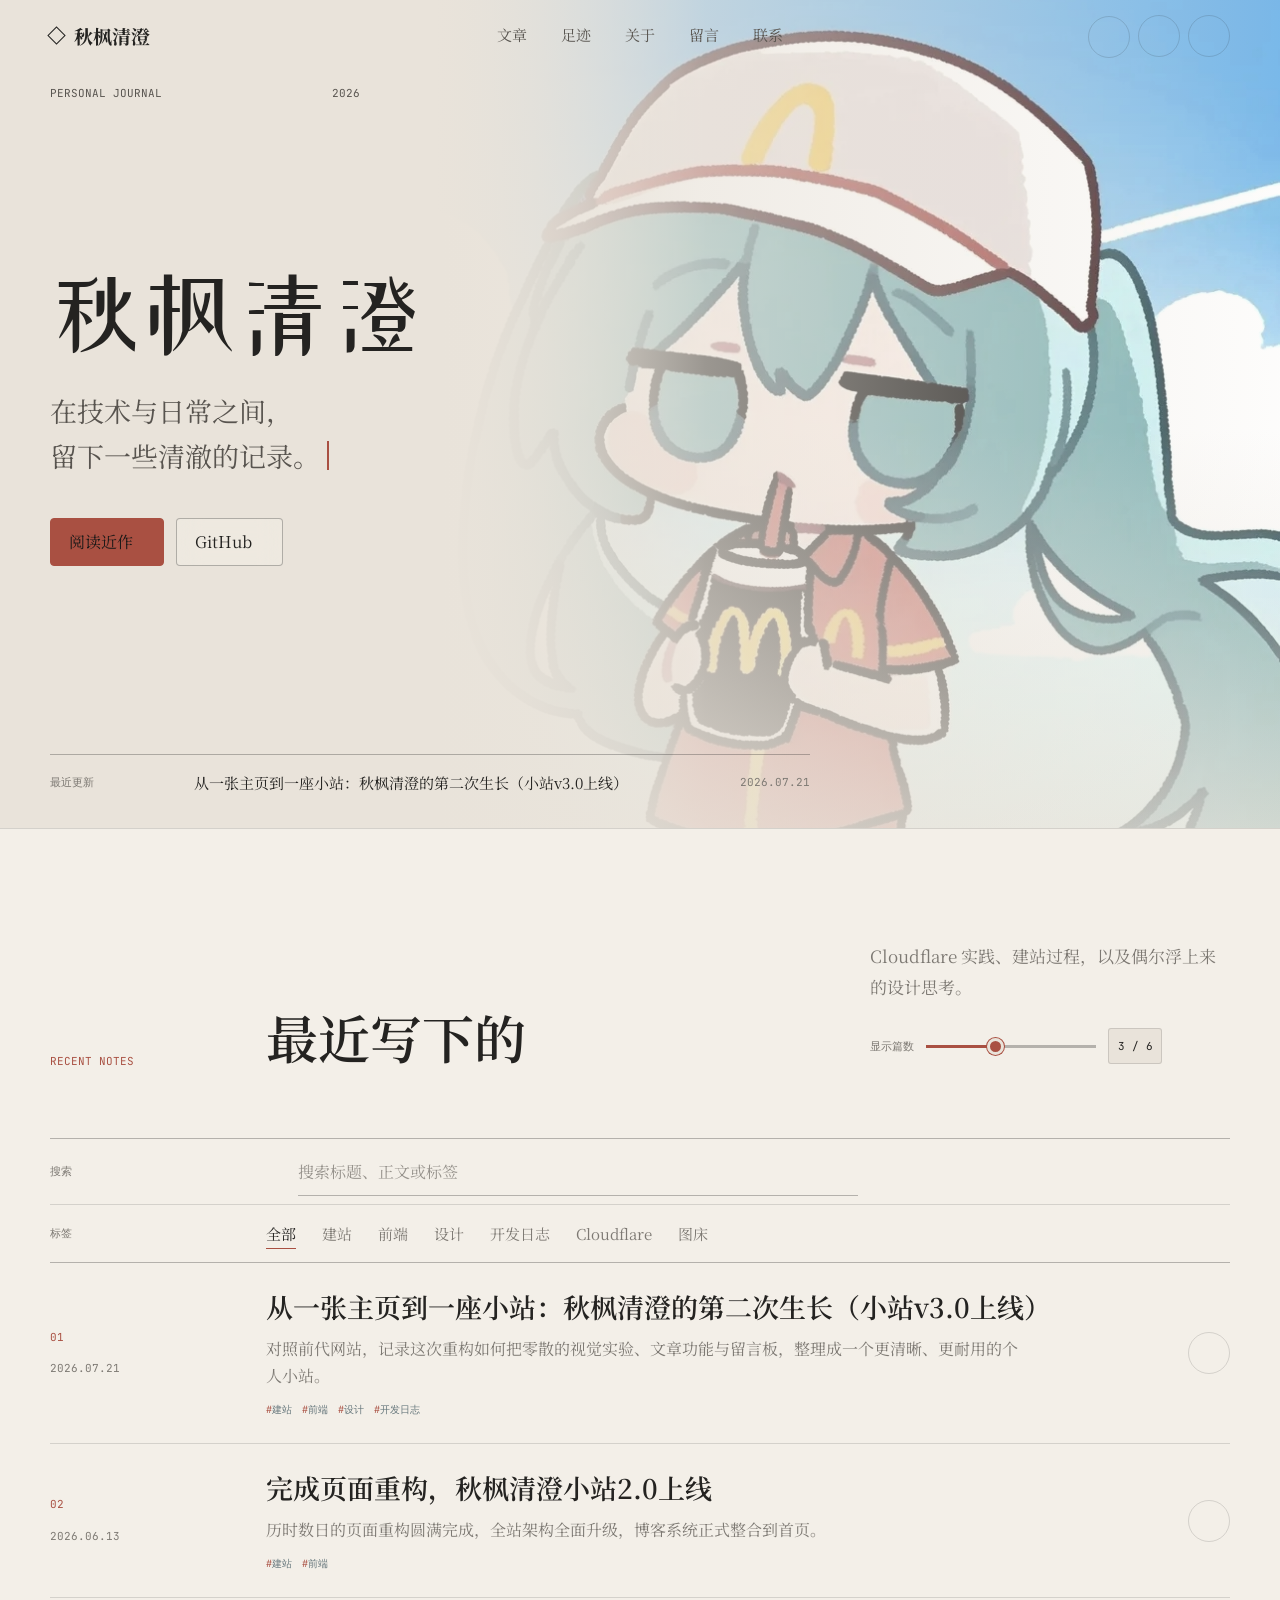
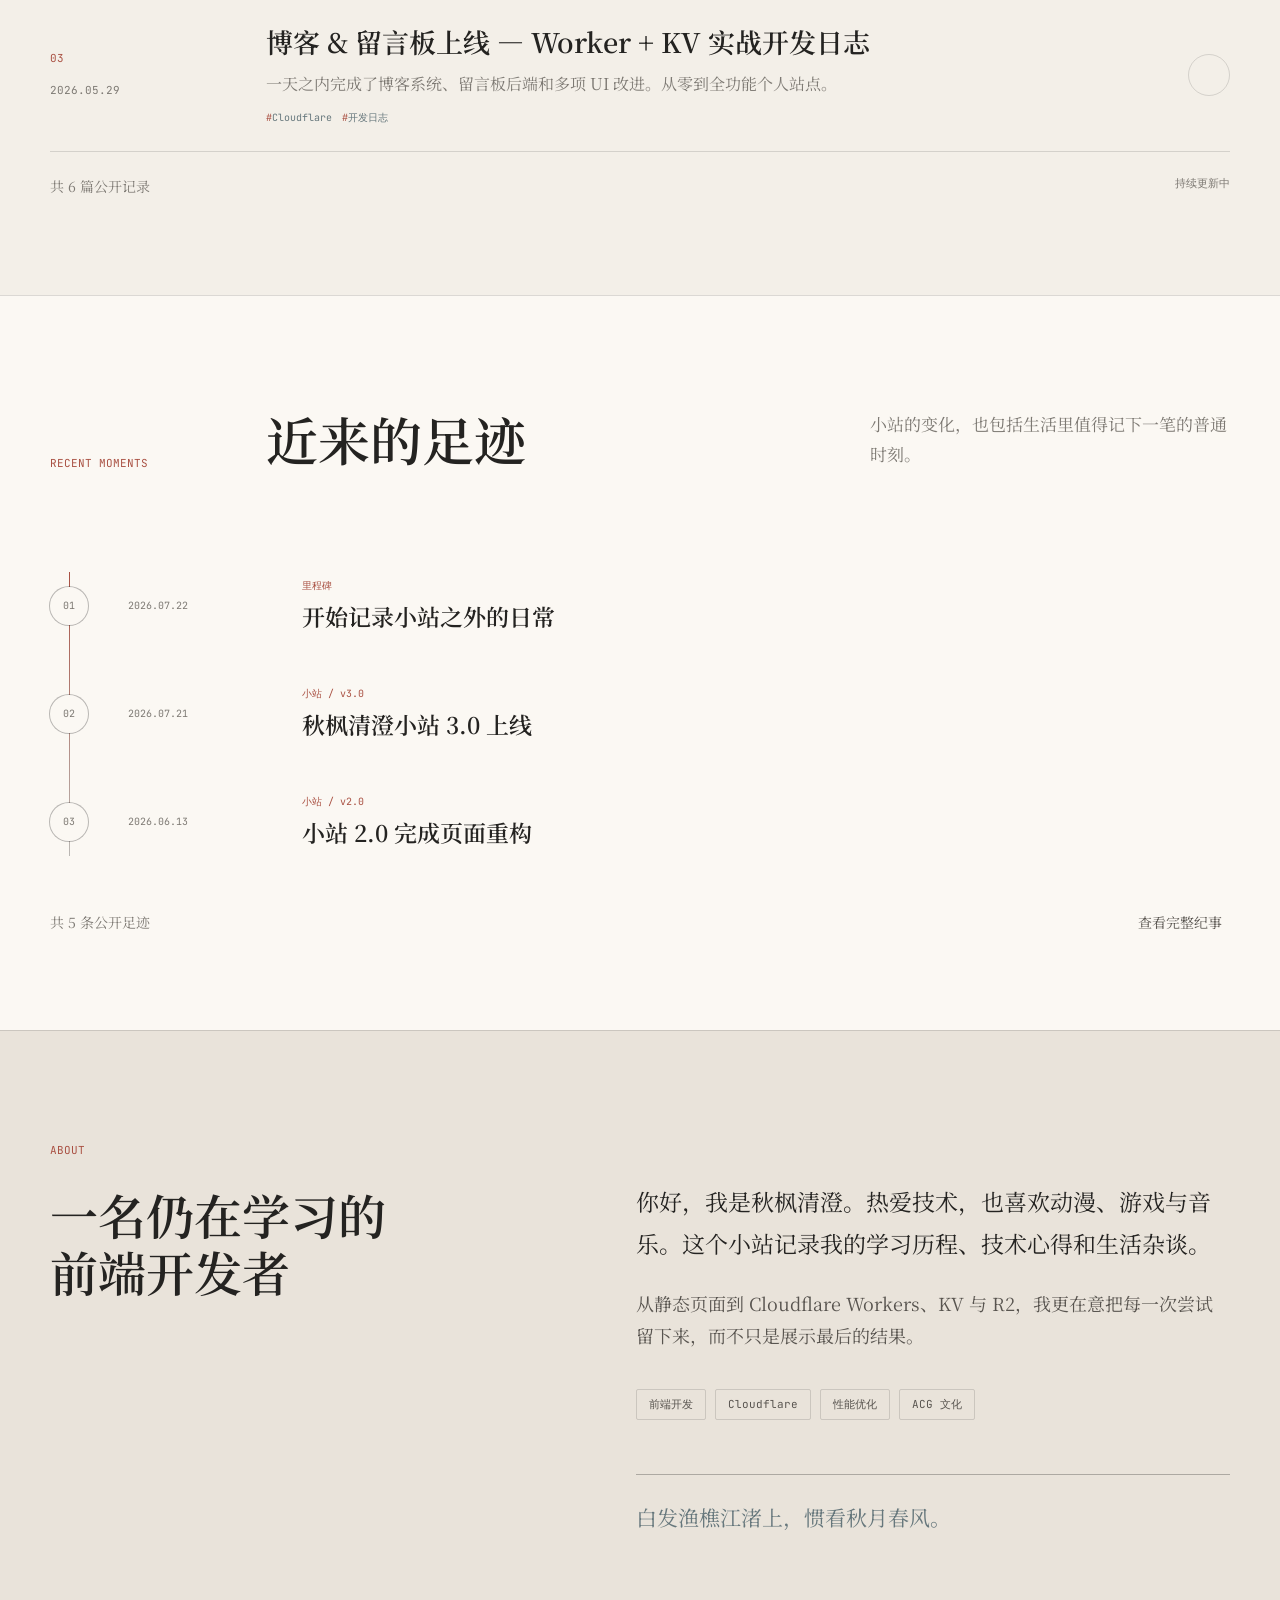
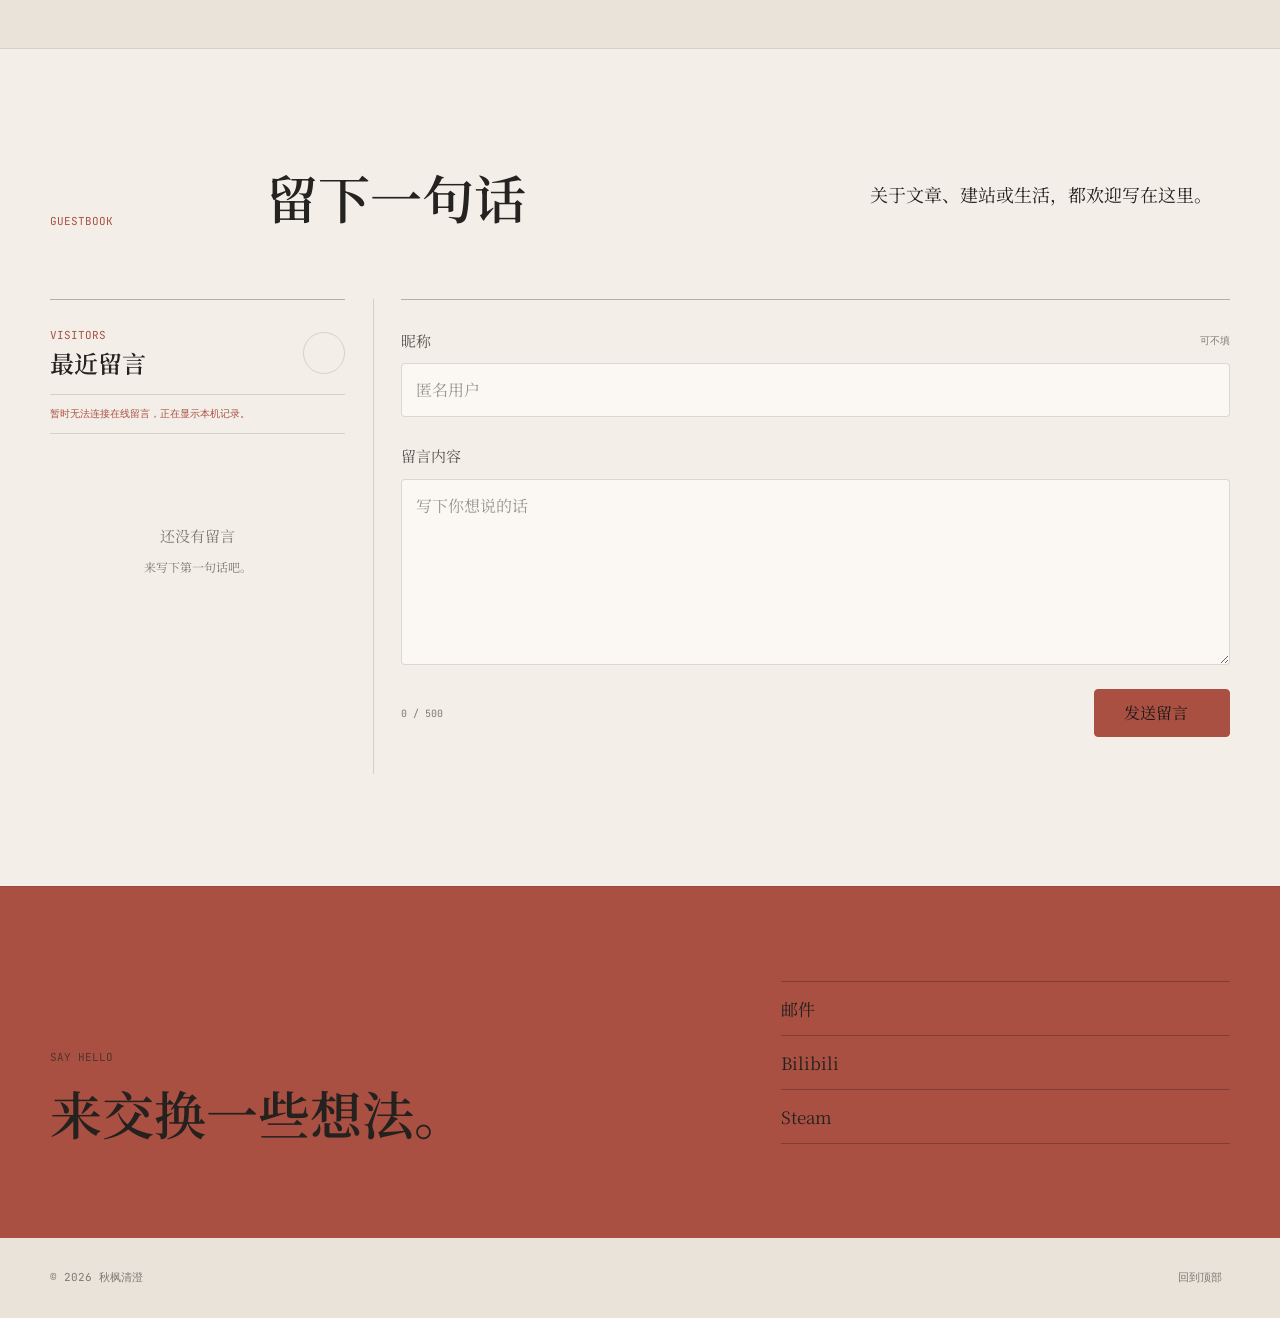
==== commit 38d7ae80: "feat: 添加了时间轴功能" ====
--- a/index.html
+++ b/index.html
@@ -41,6 +41,7 @@
 
             <div class="nav-links" id="navLinks">
                 <a href="#writing">文章</a>
+                <a href="#timeline">足迹</a>
                 <a href="#about">关于</a>
                 <a href="#guestbook">留言</a>
                 <a href="#contact">联系</a>
@@ -158,6 +159,27 @@
             </div>
         </section>
 
+        <section class="section timeline-preview-section" id="timeline" aria-labelledby="timelinePreviewTitle">
+            <div class="section-shell">
+                <header class="section-heading reveal">
+                    <p class="eyebrow">RECENT MOMENTS</p>
+                    <h2 id="timelinePreviewTitle">近来的足迹</h2>
+                    <div class="section-aside">
+                        <p>小站的变化，也包括生活里值得记下一笔的普通时刻。</p>
+                    </div>
+                </header>
+
+                <div class="timeline-preview-list" id="timelinePreviewList" aria-live="polite"></div>
+
+                <div class="section-footer reveal">
+                    <span id="timelinePreviewTotal">站点与日常，共同生长</span>
+                    <a class="timeline-all-link" href="timeline.html">
+                        查看完整纪事 <i data-lucide="arrow-right" aria-hidden="true"></i>
+                    </a>
+                </div>
+            </div>
+        </section>
+
         <section class="section about-section" id="about" aria-labelledby="aboutTitle">
             <div class="section-shell about-layout">
                 <header class="section-heading about-heading reveal">
@@ -286,6 +308,7 @@
     <script src="theme-data.js"></script>
     <script src="theme-controls.js"></script>
     <script src="blog-data.js"></script>
+    <script src="timeline-data.js"></script>
     <script src="script.js"></script>
 </body>
 </html>
--- a/style.css
+++ b/style.css
@@ -218,6 +218,17 @@
     transform: translateY(0);
 }
 
+.visually-hidden {
+    position: absolute;
+    width: 1px;
+    height: 1px;
+    padding: 0;
+    overflow: hidden;
+    clip: rect(0 0 0 0);
+    white-space: nowrap;
+    border: 0;
+}
+
 .page-top-anchor {
     position: absolute;
     top: 0;
@@ -1268,6 +1279,123 @@
     font-size: 11px;
 }
 
+.timeline-preview-section {
+    padding: 112px 0 96px;
+    background: var(--surface);
+}
+
+.timeline-preview-list {
+    position: relative;
+    padding: 12px 0;
+}
+
+.timeline-preview-list::before {
+    content: '';
+    position: absolute;
+    top: 32px;
+    bottom: 32px;
+    left: 19px;
+    width: 1px;
+    background: linear-gradient(to bottom, var(--accent), var(--line-strong));
+}
+
+.timeline-preview-row {
+    position: relative;
+    display: grid;
+    grid-template-columns: 54px 150px minmax(0, 1fr);
+    gap: 24px;
+    align-items: center;
+    min-height: 108px;
+    transition: transform 300ms var(--ease);
+}
+
+.timeline-preview-row:hover,
+.timeline-preview-row:focus-visible {
+    transform: translateX(8px);
+}
+
+.timeline-preview-row time,
+.timeline-preview-number,
+.timeline-preview-meta {
+    color: var(--text-muted);
+    font-family: var(--font-mono);
+    font-size: 10px;
+    line-height: 1.4;
+}
+
+.timeline-preview-copy {
+    display: flex;
+    flex-direction: column;
+    gap: 8px;
+    min-width: 0;
+}
+
+.timeline-preview-copy strong {
+    overflow: hidden;
+    font-size: 23px;
+    font-weight: 600;
+    line-height: 1.4;
+    text-overflow: ellipsis;
+    white-space: nowrap;
+}
+
+.timeline-preview-meta {
+    color: var(--accent);
+}
+
+.timeline-preview-number {
+    grid-column: 1;
+    grid-row: 1;
+    z-index: 1;
+    display: grid;
+    place-items: center;
+    width: 38px;
+    height: 38px;
+    border: 2px solid var(--surface);
+    border-radius: 50%;
+    background: var(--surface);
+    box-shadow: 0 0 0 1px var(--line-strong);
+    transition: background-color 180ms ease, color 180ms ease;
+}
+
+.timeline-preview-row:hover .timeline-preview-number {
+    background: var(--accent);
+    color: #1a1918;
+    box-shadow: 0 0 0 1px var(--accent), 0 0 0 7px color-mix(in srgb, var(--accent) 10%, transparent);
+}
+
+.timeline-preview-empty {
+    min-height: 180px;
+    margin: 0;
+    padding-top: 70px;
+    border-bottom: 1px solid var(--line);
+    color: var(--text-muted);
+    text-align: center;
+}
+
+.timeline-all-link {
+    display: inline-flex;
+    align-items: center;
+    gap: 8px;
+    color: var(--text-soft);
+    transition: color 180ms ease;
+}
+
+.timeline-all-link:hover,
+.timeline-all-link:focus-visible {
+    color: var(--accent);
+}
+
+.timeline-all-link svg {
+    width: 16px;
+    height: 16px;
+    transition: transform 220ms var(--ease);
+}
+
+.timeline-all-link:hover svg {
+    transform: translateX(3px);
+}
+
 .about-section {
     padding: 112px 0;
     background: var(--bg-deep);
@@ -1908,6 +2036,7 @@
     }
 
     .writing-section,
+    .timeline-preview-section,
     .about-section,
     .guestbook-section {
         padding: 78px 0;
@@ -1936,6 +2065,32 @@
         gap: 18px;
         min-height: 0;
         padding: 28px 0;
+    }
+
+    .timeline-preview-row {
+        grid-template-columns: 48px minmax(0, 1fr);
+        gap: 6px 16px;
+        min-height: 0;
+        padding: 22px 0;
+    }
+
+    .timeline-preview-row time {
+        grid-column: 2;
+        grid-row: 1;
+    }
+
+    .timeline-preview-copy {
+        grid-column: 2;
+        grid-row: 2;
+    }
+
+    .timeline-preview-number {
+        grid-column: 1;
+        grid-row: 1 / 3;
+    }
+
+    .timeline-preview-copy strong {
+        font-size: 21px;
     }
 
     .post-meta {
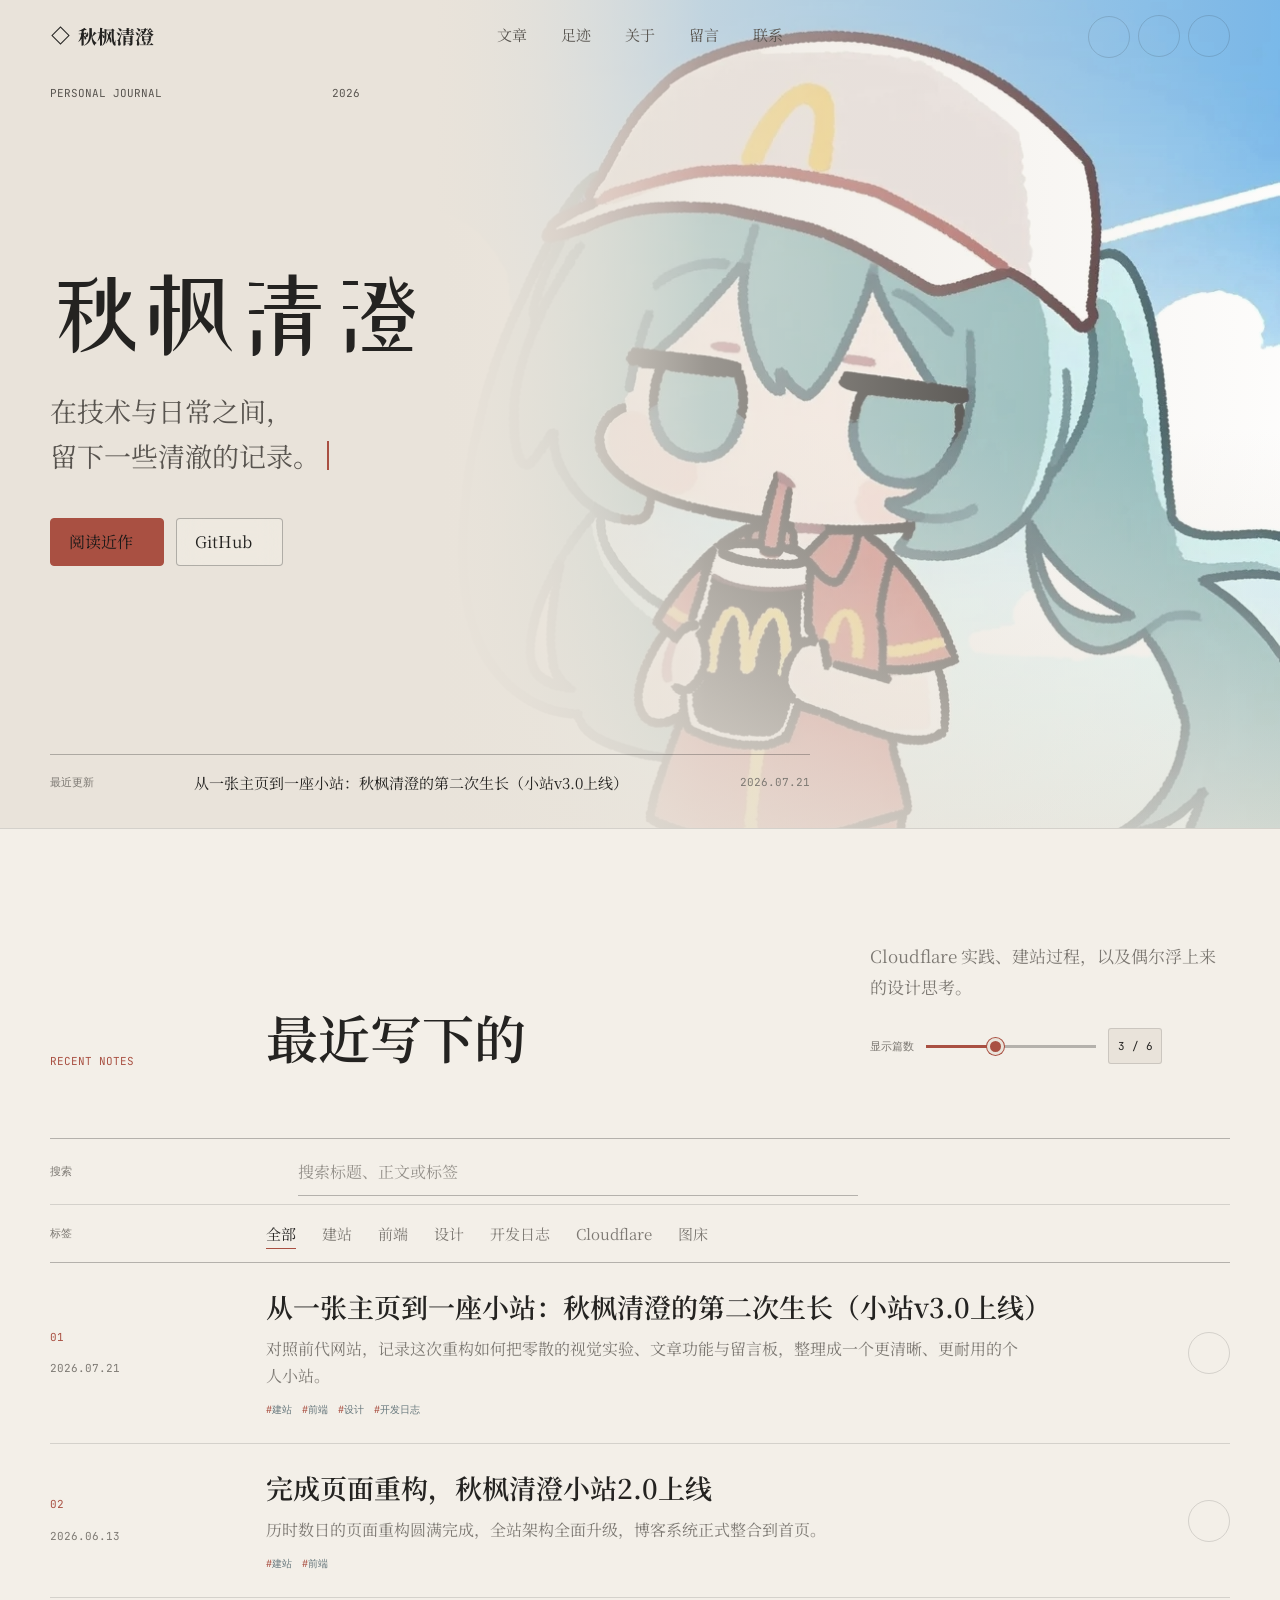
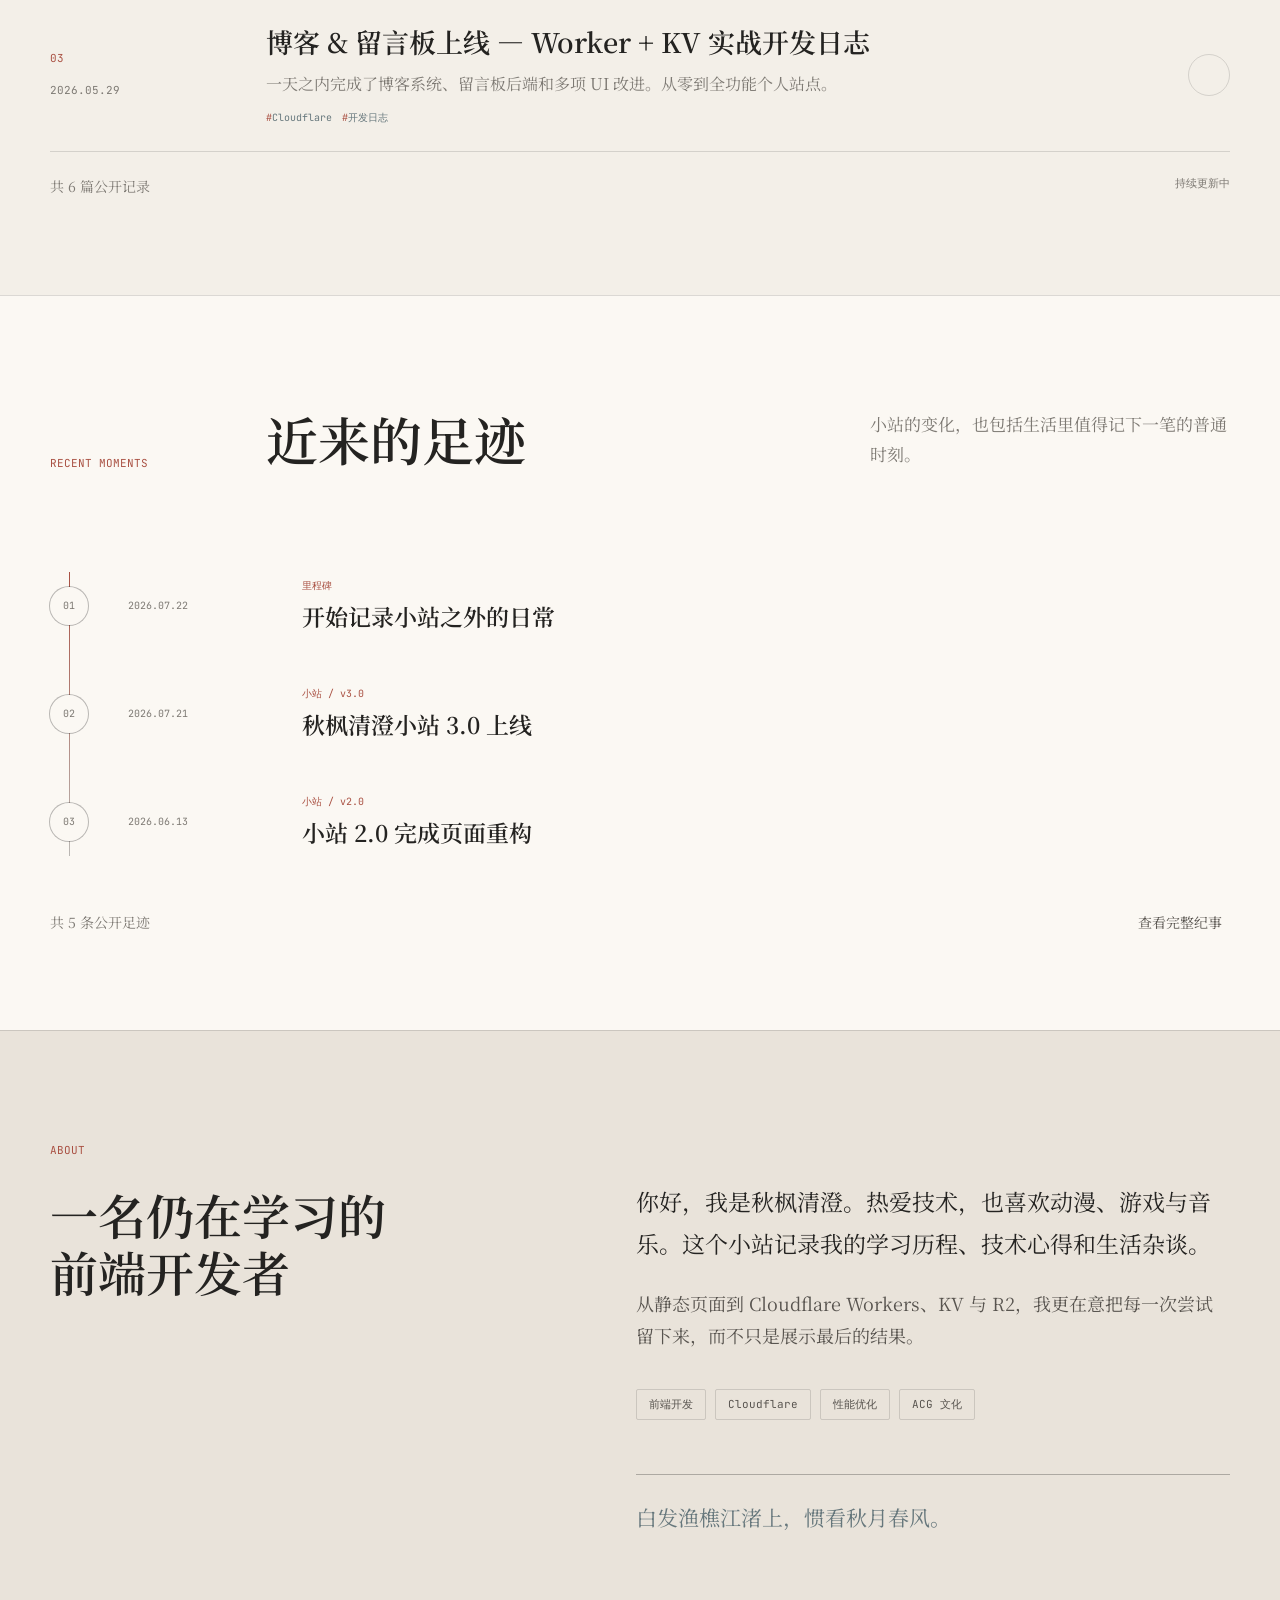
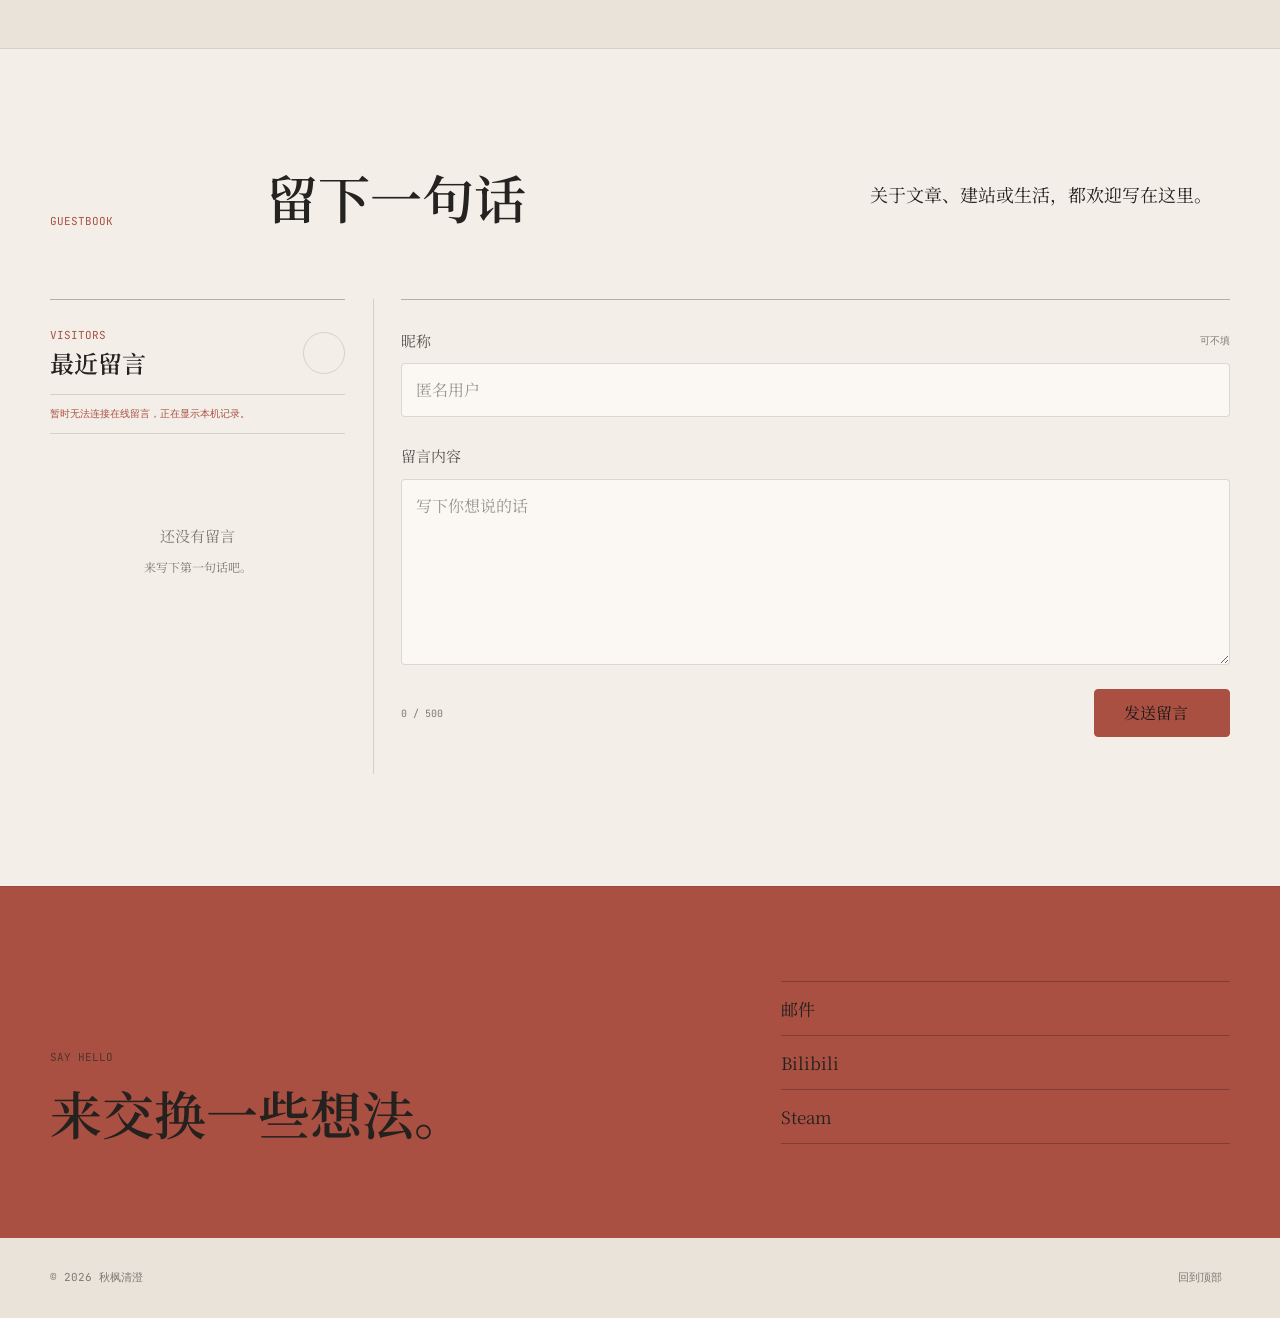
==== commit e622cc03: "添加了一个小游戏~" ====
--- a/index.html
+++ b/index.html
@@ -34,10 +34,12 @@
 
     <header class="site-header">
         <nav class="nav-shell" aria-label="主导航">
-            <a class="wordmark" href="#top" aria-label="秋枫清澄首页">
-                <span class="wordmark-mark" aria-hidden="true"></span>
-                <span>秋枫清澄</span>
-            </a>
+            <div class="wordmark">
+                <a class="wordmark-game-link" href="games/f8fq/" aria-label="打开飞八分钱小游戏" title="飞八分钱">
+                    <span class="wordmark-mark" aria-hidden="true"></span>
+                </a>
+                <a class="wordmark-home" href="#top" aria-label="秋枫清澄首页">秋枫清澄</a>
+            </div>
 
             <div class="nav-links" id="navLinks">
                 <a href="#writing">文章</a>
--- a/style.css
+++ b/style.css
@@ -13,6 +13,10 @@
     --quiet-accent: #9ba7aa;
     --accent: #df8874;
     --accent-strong: #ee9984;
+    --cursor-dot-color: var(--accent-strong);
+    --cursor-dot-blend-color: var(--cursor-dot-color);
+    --cursor-dot-edge: rgba(15, 17, 16, 0.9);
+    --cursor-dot-outer-edge: rgba(243, 238, 231, 0.34);
     --success: #8eb69b;
     --danger: #d98a7e;
     --line: rgba(243, 238, 231, 0.14);
@@ -36,6 +40,8 @@
     --quiet-accent: #66777c;
     --accent: #a95042;
     --accent-strong: #913f34;
+    --cursor-dot-edge: rgba(255, 255, 255, 0.92);
+    --cursor-dot-outer-edge: rgba(36, 35, 33, 0.3);
     --success: #477257;
     --danger: #a95042;
     --line: rgba(36, 35, 33, 0.15);
@@ -122,7 +128,7 @@
     width: 6px;
     height: 6px;
     border-radius: 50%;
-    background: var(--accent-strong);
+    background: var(--cursor-dot-blend-color, var(--cursor-dot-color, var(--accent-strong)));
     mix-blend-mode: difference;
     transition: opacity 120ms ease, background-color 180ms ease;
 }
@@ -329,11 +335,26 @@
 .wordmark {
     display: inline-flex;
     align-items: center;
-    gap: 11px;
+    gap: 4px;
     min-width: max-content;
     font-size: 19px;
     font-weight: 700;
     line-height: 1;
+}
+
+.wordmark-game-link {
+    display: grid;
+    place-items: center;
+    width: 36px;
+    height: 44px;
+    margin-inline: -8px -4px;
+    border-radius: 3px;
+}
+
+.wordmark-home {
+    display: inline-flex;
+    align-items: center;
+    min-height: 44px;
 }
 
 .wordmark-mark {
@@ -344,7 +365,8 @@
     transition: background-color 180ms ease, transform 240ms var(--ease);
 }
 
-.wordmark:hover .wordmark-mark {
+.wordmark-game-link:hover .wordmark-mark,
+.wordmark-game-link:focus-visible .wordmark-mark {
     background: var(--accent);
     transform: rotate(135deg);
 }
@@ -611,6 +633,118 @@
     cursor: not-allowed;
 }
 
+.cursor-dot-setting {
+    display: grid;
+    grid-template-columns: 82px minmax(0, 1fr);
+    align-items: center;
+    gap: 10px;
+    min-height: 50px;
+    padding: 3px 7px;
+}
+
+.cursor-dot-setting-label {
+    display: flex;
+    align-items: center;
+    gap: 8px;
+    color: var(--text-soft);
+    font-size: 14px;
+}
+
+.cursor-dot-setting-label svg {
+    width: 16px;
+    height: 16px;
+    color: var(--accent);
+}
+
+.cursor-dot-options {
+    display: grid;
+    grid-template-columns: repeat(8, 34px);
+    align-items: center;
+    gap: 8px;
+    min-width: 0;
+}
+
+.cursor-dot-option,
+.cursor-dot-custom {
+    position: relative;
+    display: grid;
+    place-items: center;
+    width: 34px;
+    height: 38px;
+    flex: 0 0 auto;
+    padding: 0;
+    border: 0;
+    border-radius: 3px;
+    background: transparent;
+    cursor: pointer;
+}
+
+.cursor-dot-option {
+    color: inherit;
+}
+
+.cursor-dot-option:hover,
+.cursor-dot-option:focus-visible,
+.cursor-dot-option[aria-pressed='true'],
+.cursor-dot-custom:hover,
+.cursor-dot-custom:focus-within,
+.cursor-dot-custom.is-selected {
+    background: var(--bg-deep);
+}
+
+.cursor-dot-swatch,
+.cursor-dot-custom input {
+    width: 19px;
+    height: 19px;
+    border: 2px solid var(--surface-raised);
+    border-radius: 50%;
+    background: var(--cursor-dot-swatch, var(--accent-strong));
+    box-shadow: 0 0 0 1px var(--line-strong);
+}
+
+.cursor-dot-option[aria-pressed='true'] .cursor-dot-swatch,
+.cursor-dot-custom.is-selected input {
+    box-shadow: 0 0 0 1px var(--text), 0 0 0 4px color-mix(in srgb, var(--accent) 18%, transparent);
+}
+
+.cursor-dot-option[data-cursor-dot='theme'] .cursor-dot-swatch::after {
+    content: '';
+    display: block;
+    width: 5px;
+    height: 5px;
+    margin: 5px;
+    border-radius: 50%;
+    background: var(--bg-deep);
+}
+
+.cursor-dot-custom input {
+    padding: 0;
+    overflow: hidden;
+    appearance: none;
+    -webkit-appearance: none;
+    background: transparent;
+    cursor: pointer;
+}
+
+.cursor-dot-custom input::-webkit-color-swatch-wrapper {
+    padding: 0;
+}
+
+.cursor-dot-custom input::-webkit-color-swatch {
+    border: 0;
+    border-radius: 50%;
+}
+
+.cursor-dot-custom input::-moz-color-swatch {
+    border: 0;
+    border-radius: 50%;
+}
+
+.cursor-dot-custom input:focus-visible {
+    outline: 2px solid var(--accent);
+    outline-offset: 4px;
+}
+
 .icon-button {
     display: inline-grid;
     place-items: center;
@@ -1972,6 +2106,22 @@
         padding-inline: 2px;
     }
 
+    .cursor-dot-setting {
+        grid-template-columns: 70px minmax(0, 1fr);
+        gap: 6px;
+        padding-inline: 2px;
+    }
+
+    .cursor-dot-options {
+        grid-template-columns: repeat(4, 30px);
+        gap: 5px;
+    }
+
+    .cursor-dot-option,
+    .cursor-dot-custom {
+        width: 30px;
+    }
+
     .effect-option {
         gap: 4px;
         padding-inline: 2px;
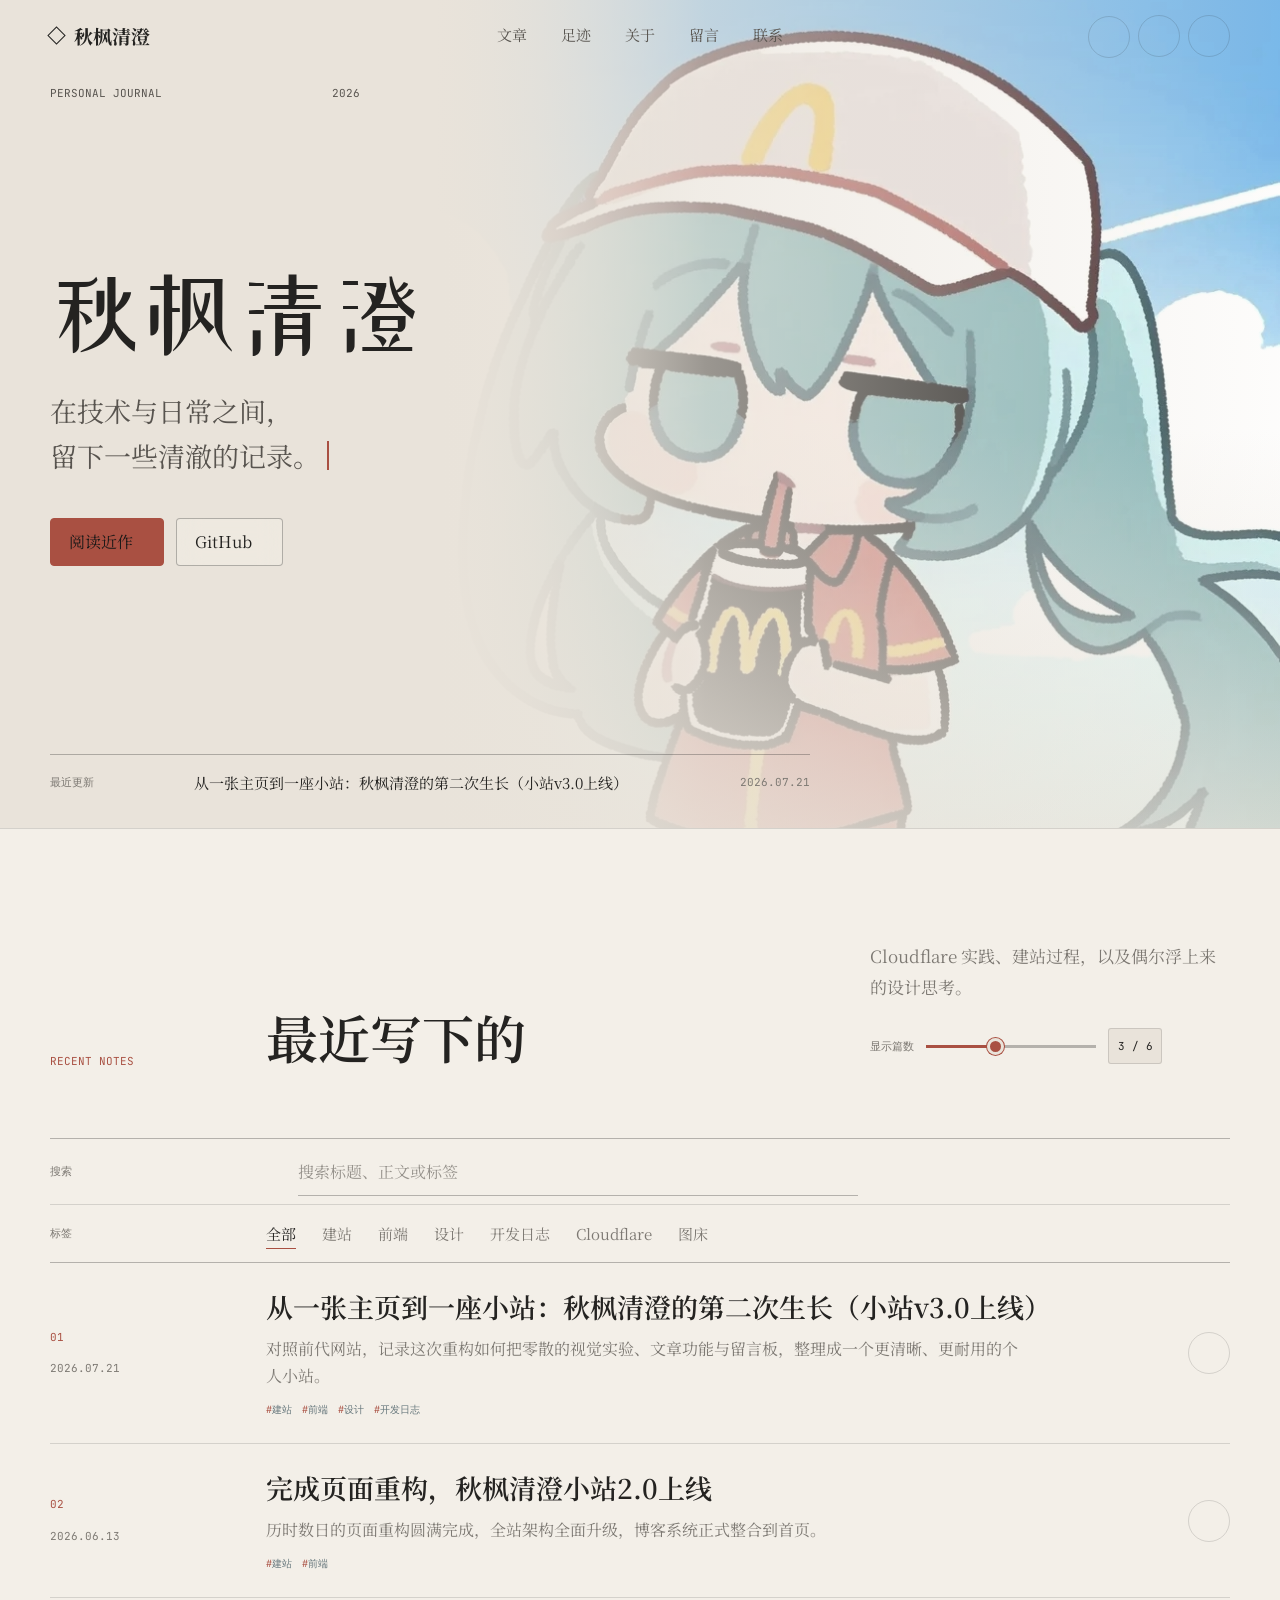
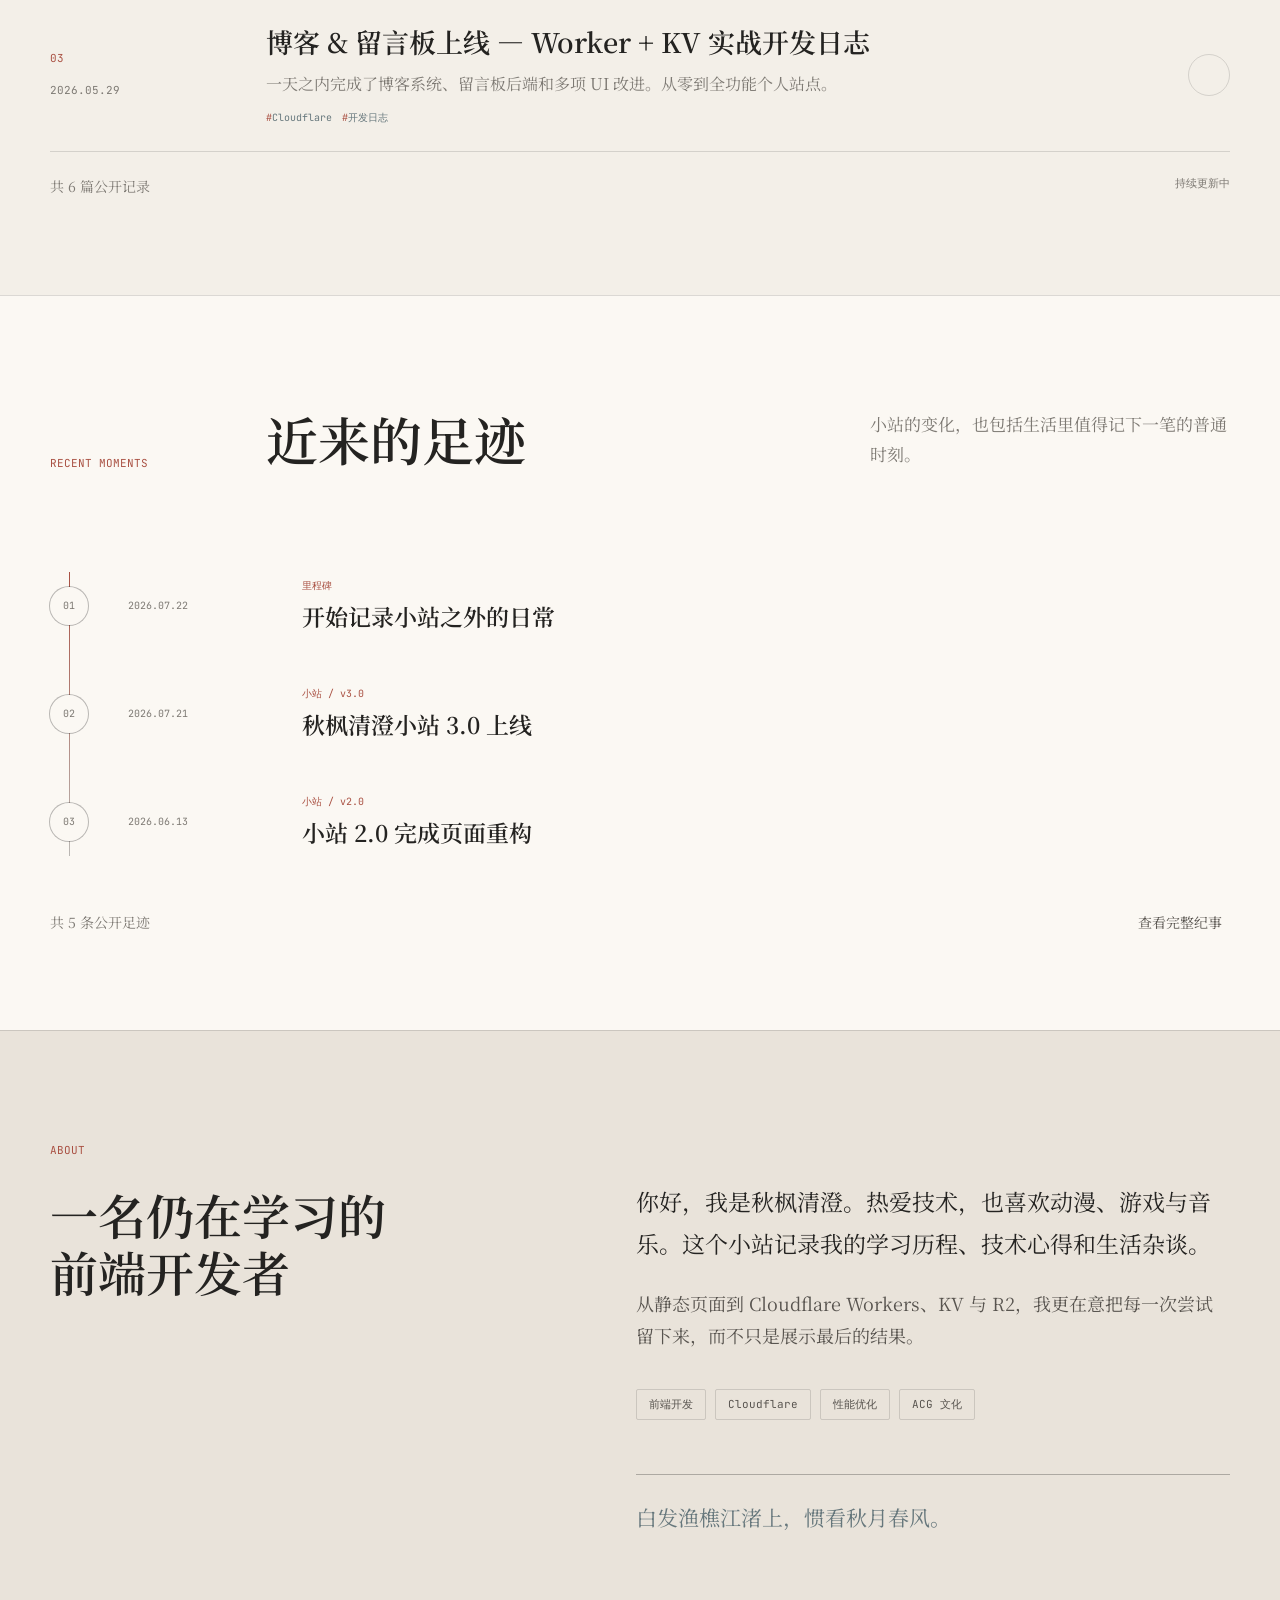
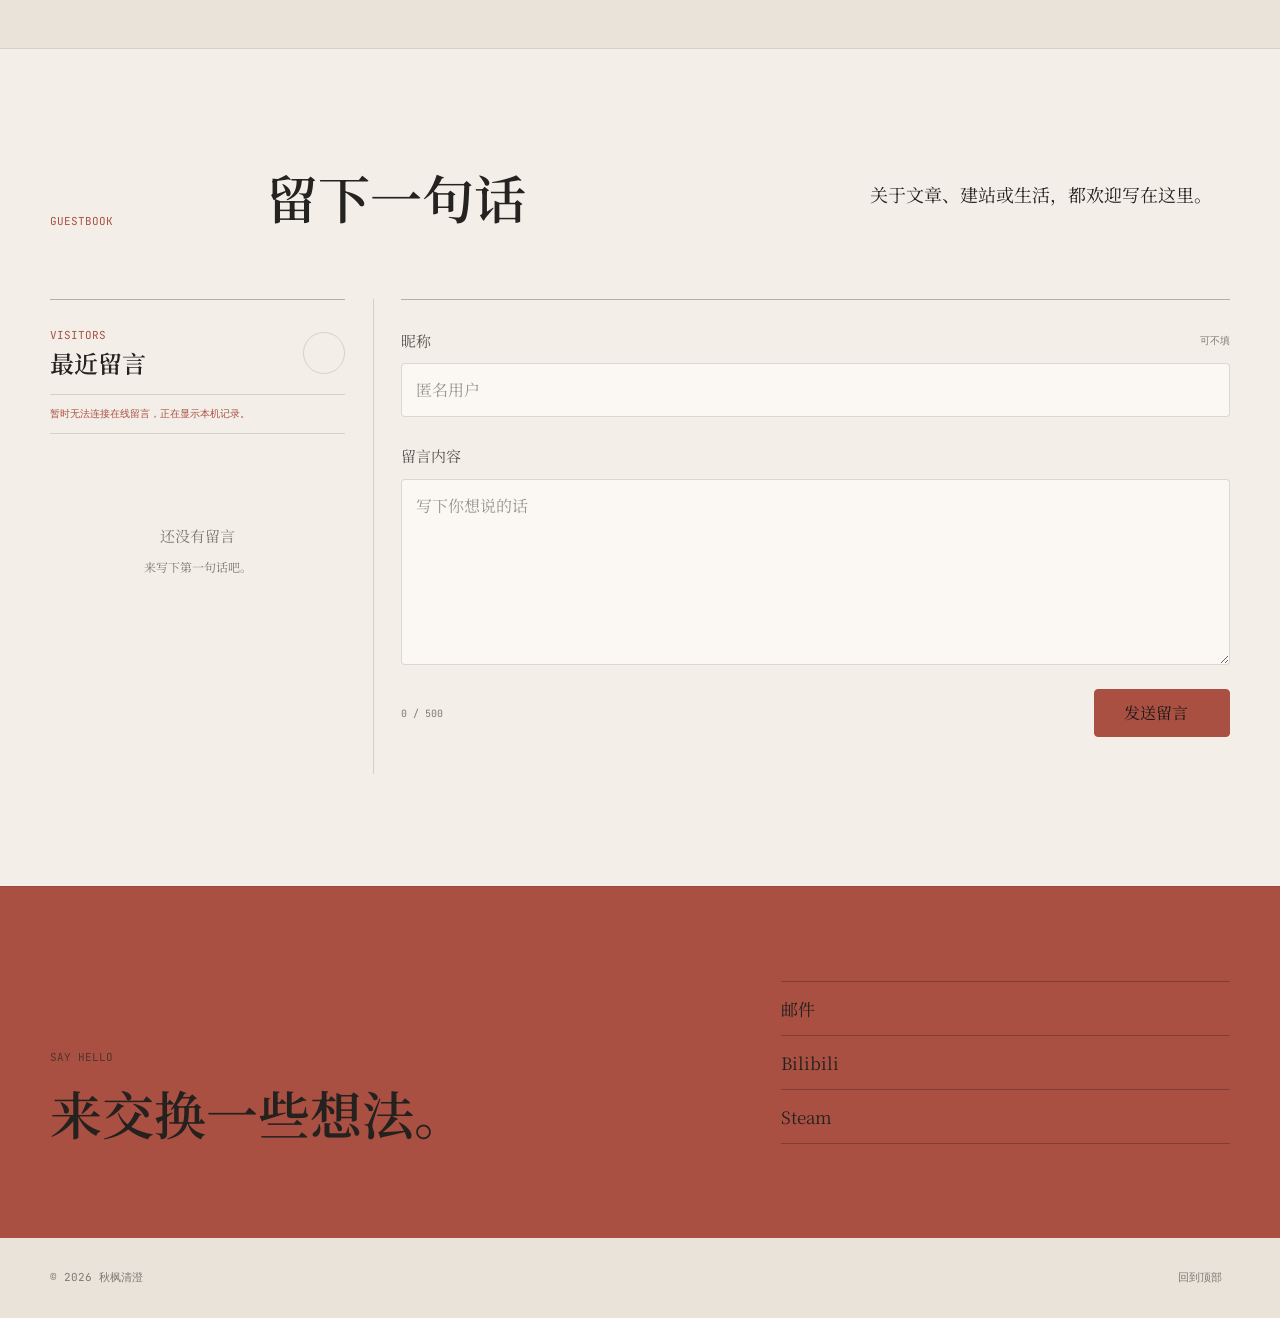
==== commit ed455a3e: "Revert "添加了一个小游戏~" This reverts commit e622cc030807a342e6fdfaf46d5d56831b7b0623." ====
--- a/index.html
+++ b/index.html
@@ -34,12 +34,10 @@
 
     <header class="site-header">
         <nav class="nav-shell" aria-label="主导航">
-            <div class="wordmark">
-                <a class="wordmark-game-link" href="games/f8fq/" aria-label="打开飞八分钱小游戏" title="飞八分钱">
-                    <span class="wordmark-mark" aria-hidden="true"></span>
-                </a>
-                <a class="wordmark-home" href="#top" aria-label="秋枫清澄首页">秋枫清澄</a>
-            </div>
+            <a class="wordmark" href="#top" aria-label="秋枫清澄首页">
+                <span class="wordmark-mark" aria-hidden="true"></span>
+                <span>秋枫清澄</span>
+            </a>
 
             <div class="nav-links" id="navLinks">
                 <a href="#writing">文章</a>
--- a/style.css
+++ b/style.css
@@ -335,26 +335,11 @@
 .wordmark {
     display: inline-flex;
     align-items: center;
-    gap: 4px;
+    gap: 11px;
     min-width: max-content;
     font-size: 19px;
     font-weight: 700;
     line-height: 1;
-}
-
-.wordmark-game-link {
-    display: grid;
-    place-items: center;
-    width: 36px;
-    height: 44px;
-    margin-inline: -8px -4px;
-    border-radius: 3px;
-}
-
-.wordmark-home {
-    display: inline-flex;
-    align-items: center;
-    min-height: 44px;
 }
 
 .wordmark-mark {
@@ -365,8 +350,7 @@
     transition: background-color 180ms ease, transform 240ms var(--ease);
 }
 
-.wordmark-game-link:hover .wordmark-mark,
-.wordmark-game-link:focus-visible .wordmark-mark {
+.wordmark:hover .wordmark-mark {
     background: var(--accent);
     transform: rotate(135deg);
 }
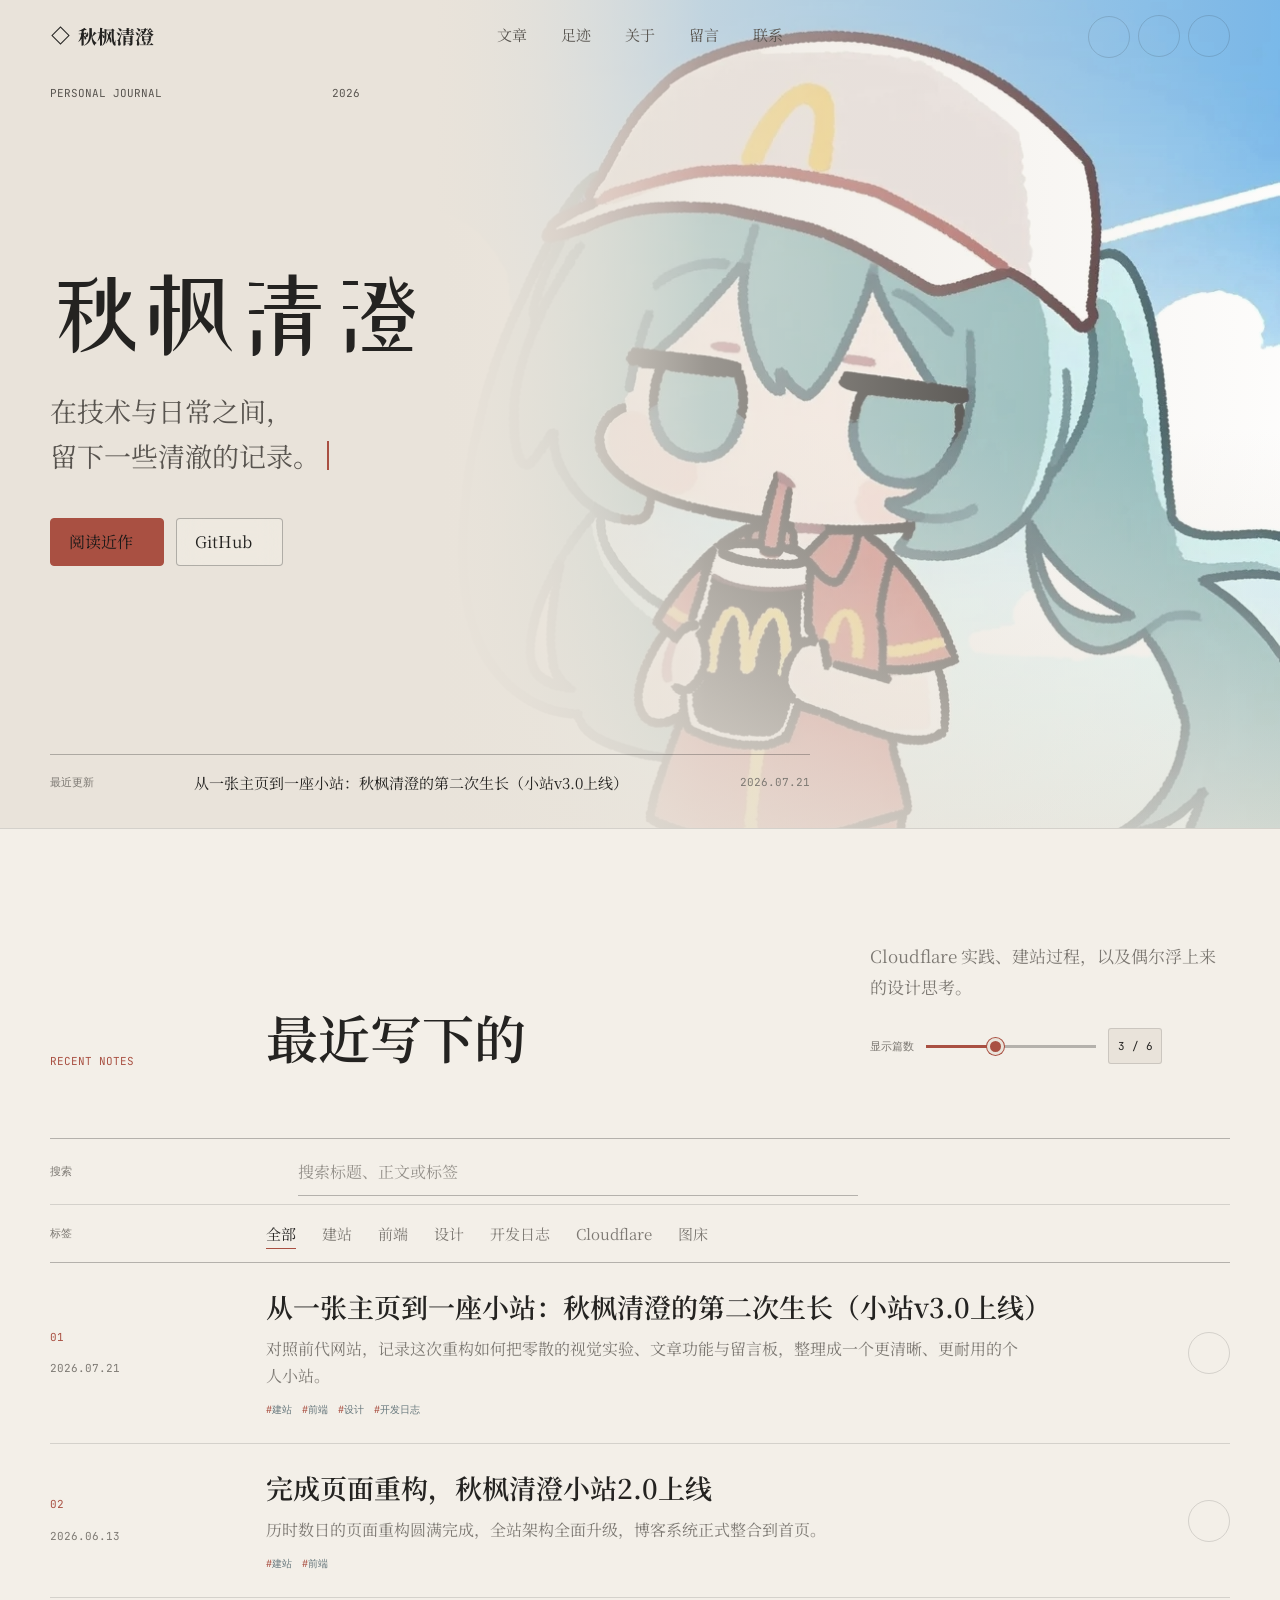
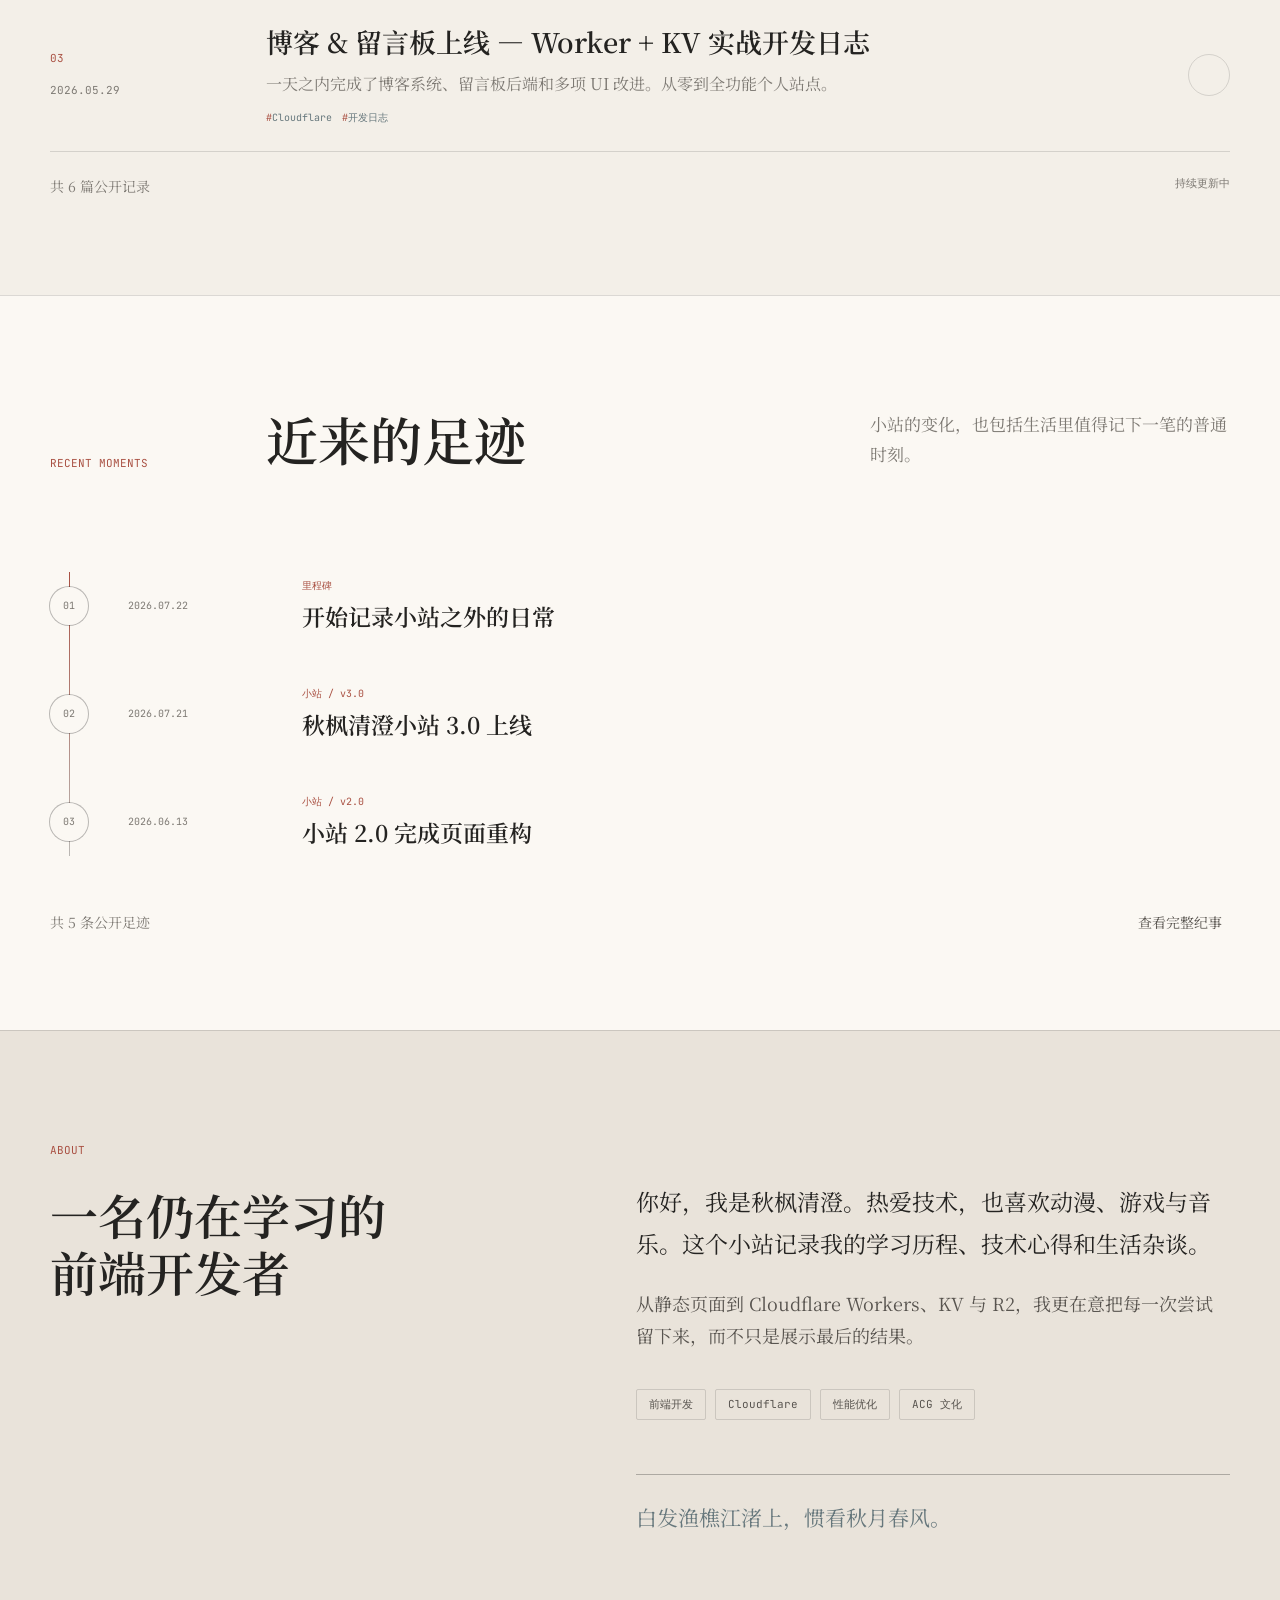
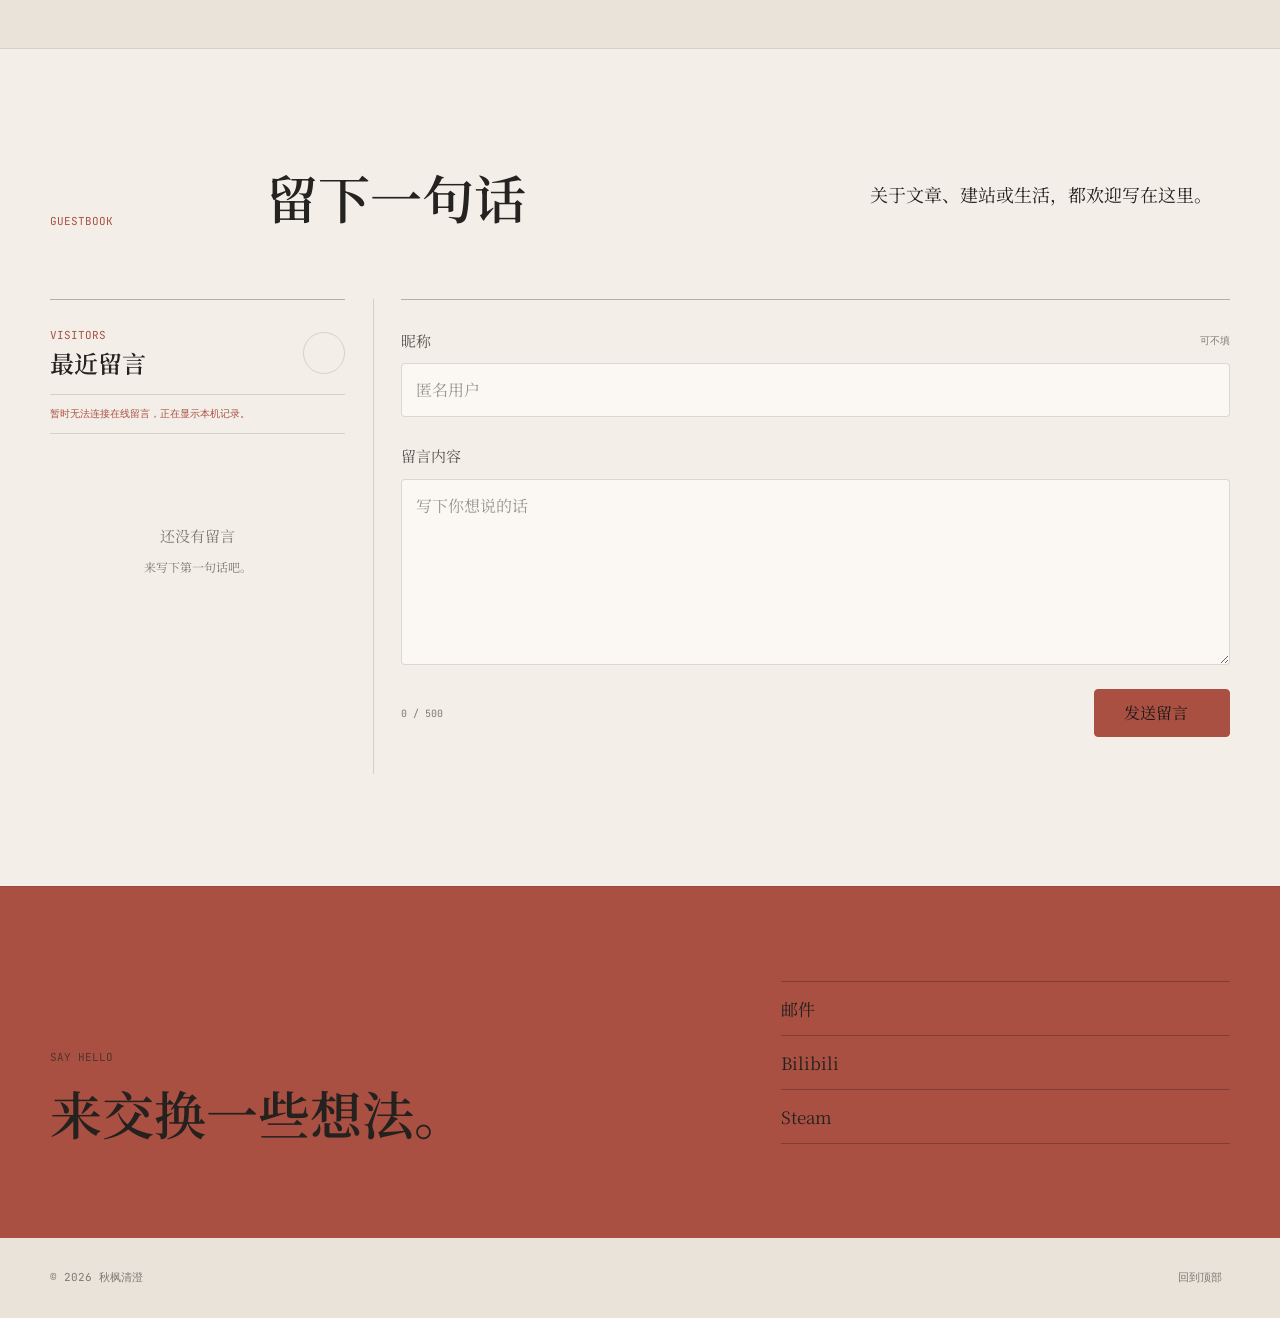
==== commit 5abdaefe: "添加了一个小游戏~" ====
--- a/index.html
+++ b/index.html
@@ -34,10 +34,12 @@
 
     <header class="site-header">
         <nav class="nav-shell" aria-label="主导航">
-            <a class="wordmark" href="#top" aria-label="秋枫清澄首页">
-                <span class="wordmark-mark" aria-hidden="true"></span>
-                <span>秋枫清澄</span>
-            </a>
+            <div class="wordmark">
+                <a class="wordmark-game-link" href="game-f8fq.html" aria-label="打开飞八分钱小游戏" title="飞八分钱">
+                    <span class="wordmark-mark" aria-hidden="true"></span>
+                </a>
+                <a class="wordmark-home" href="#top" aria-label="秋枫清澄首页">秋枫清澄</a>
+            </div>
 
             <div class="nav-links" id="navLinks">
                 <a href="#writing">文章</a>
--- a/style.css
+++ b/style.css
@@ -335,11 +335,26 @@
 .wordmark {
     display: inline-flex;
     align-items: center;
-    gap: 11px;
+    gap: 4px;
     min-width: max-content;
     font-size: 19px;
     font-weight: 700;
     line-height: 1;
+}
+
+.wordmark-game-link {
+    display: grid;
+    place-items: center;
+    width: 36px;
+    height: 44px;
+    margin-inline: -8px -4px;
+    border-radius: 3px;
+}
+
+.wordmark-home {
+    display: inline-flex;
+    align-items: center;
+    min-height: 44px;
 }
 
 .wordmark-mark {
@@ -350,7 +365,8 @@
     transition: background-color 180ms ease, transform 240ms var(--ease);
 }
 
-.wordmark:hover .wordmark-mark {
+.wordmark-game-link:hover .wordmark-mark,
+.wordmark-game-link:focus-visible .wordmark-mark {
     background: var(--accent);
     transform: rotate(135deg);
 }
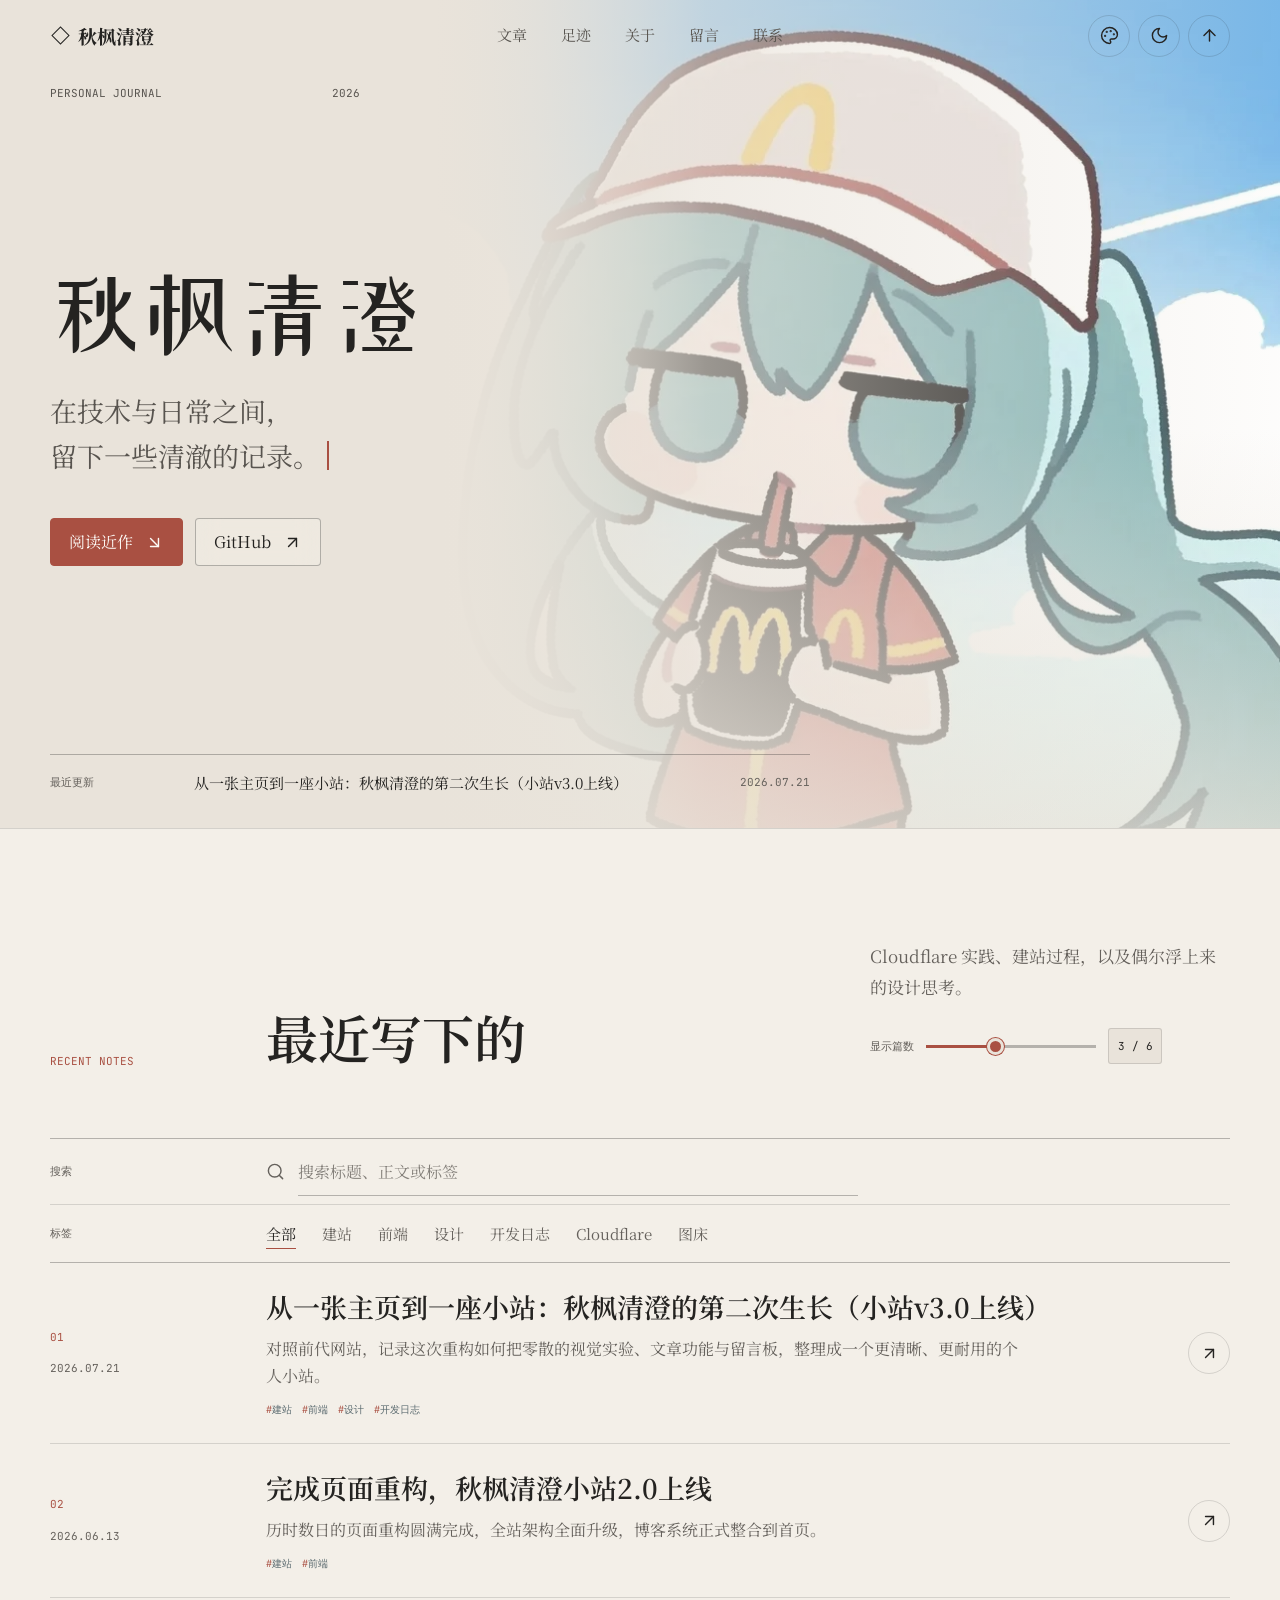
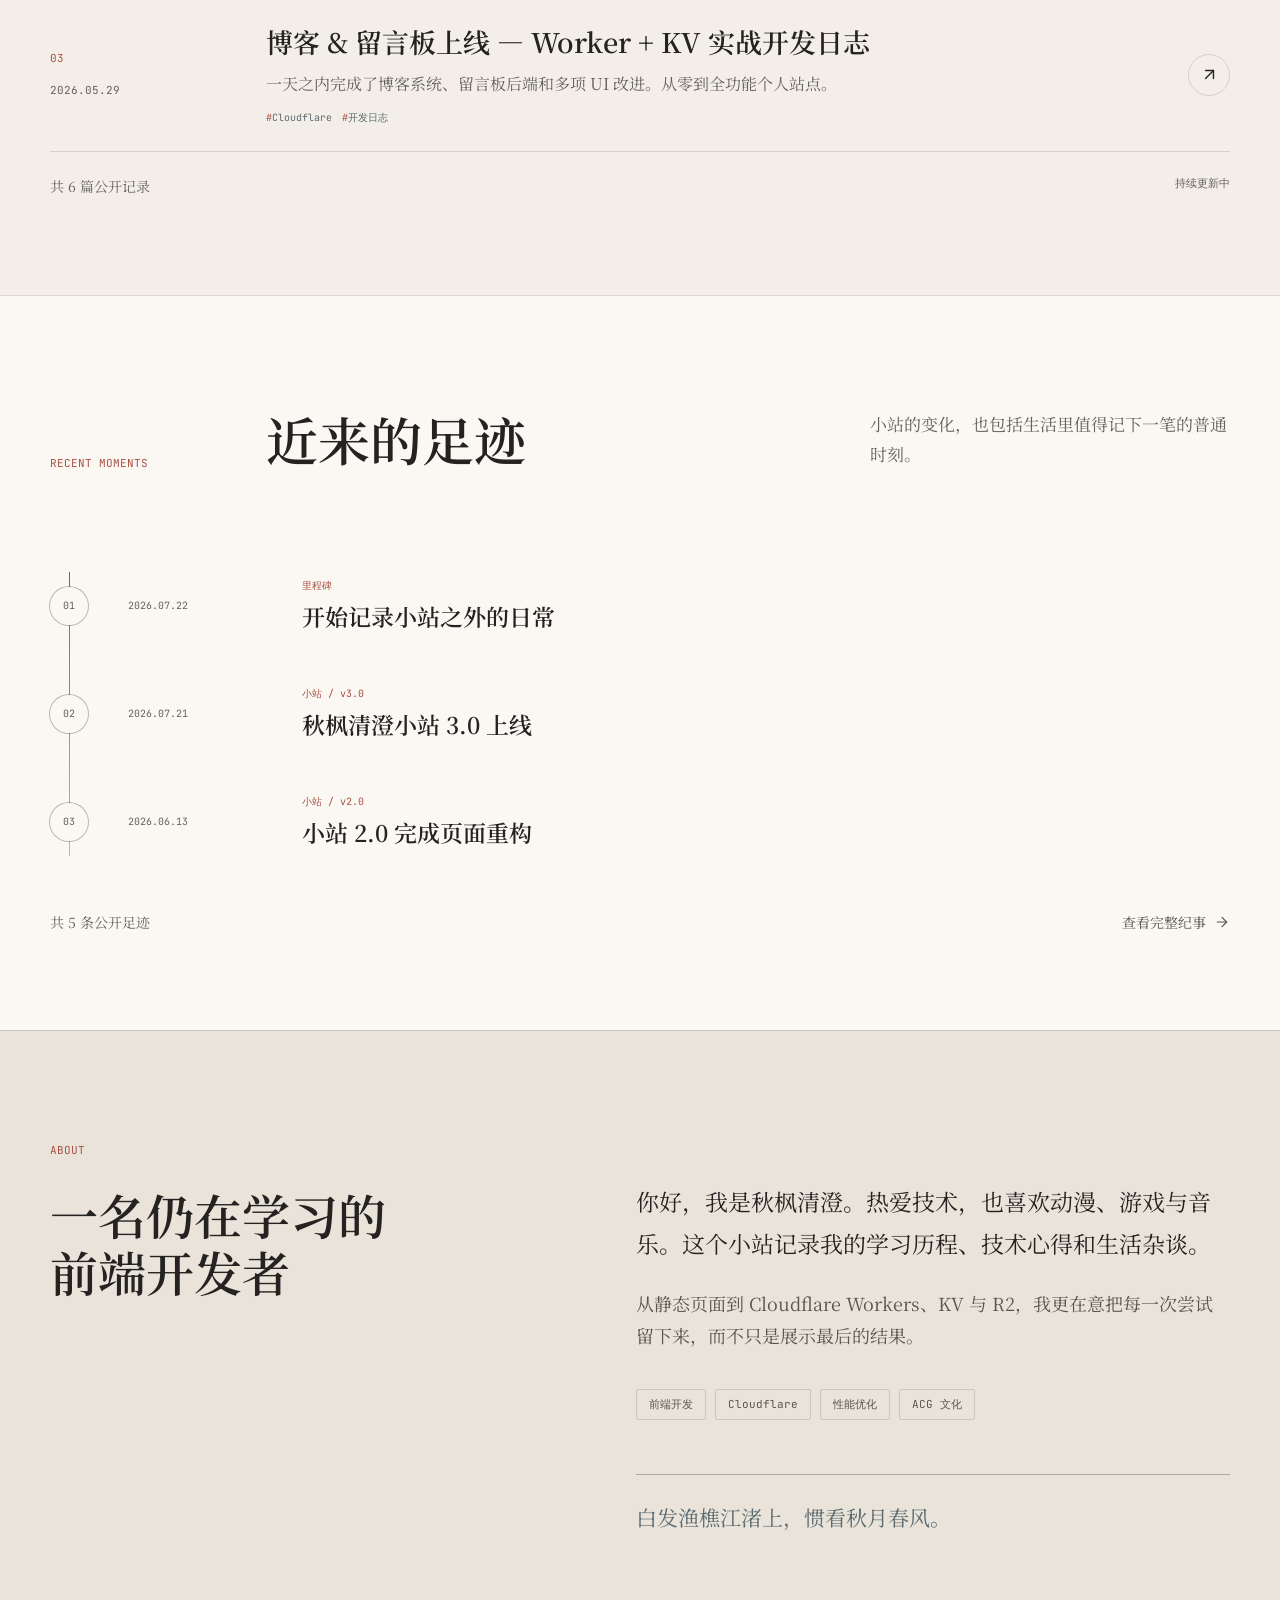
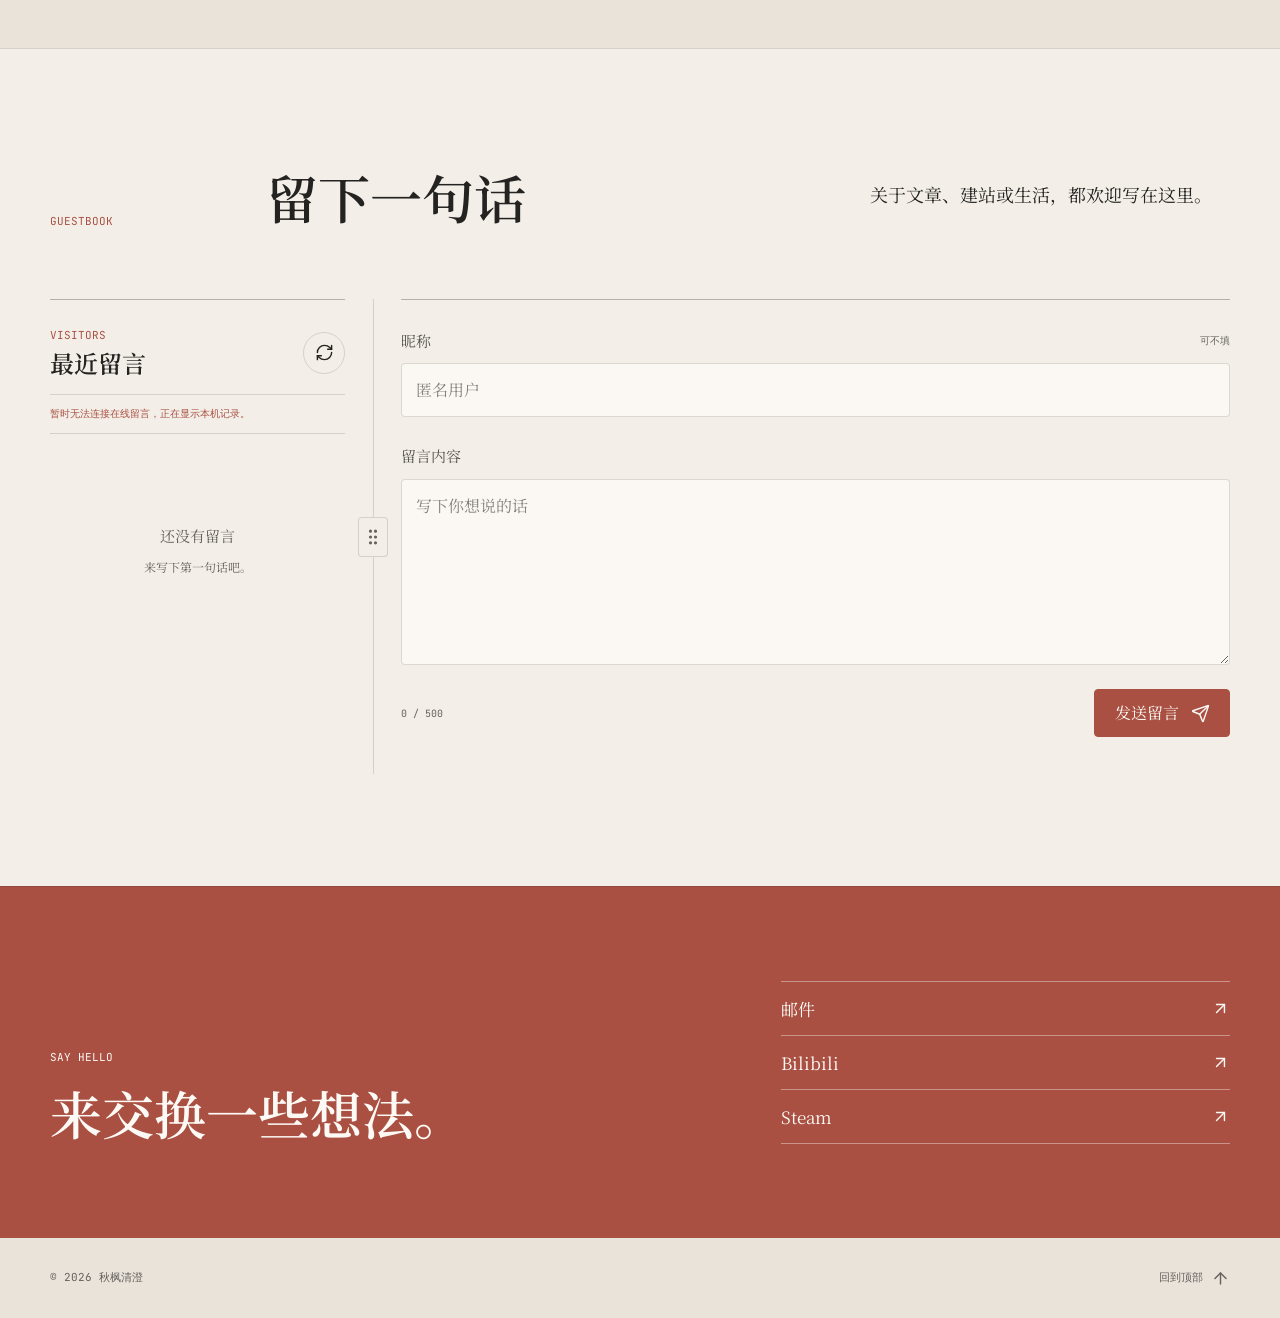
==== commit 23e5b933: "fix: 修复代码审查发现的严重与中等问题 严重 - 存储不可用（localStorage 抛错）不再让整页脚本中断，新增 site-ui.js 统一兜底 - .reveal 在无 JS 时不再永久隐" ====
--- a/index.html
+++ b/index.html
@@ -20,11 +20,61 @@
     <meta name="twitter:image" content="https://153904.xyz/assets/avatar.jpg">
     <title>秋枫清澄 · 个人博客</title>
     <link rel="canonical" href="https://153904.xyz/">
-    <link rel="icon" type="image/jpeg" href="assets/avatar.jpg">
+    <link rel="icon" href="assets/favicon.svg" type="image/svg+xml">
+    <link rel="icon" href="assets/favicon-32.png" sizes="32x32" type="image/png">
+    <link rel="apple-touch-icon" href="assets/apple-touch-icon.png">
     <link rel="preconnect" href="https://fonts.googleapis.com">
     <link rel="preconnect" href="https://fonts.gstatic.com" crossorigin>
-    <link href="https://fonts.googleapis.com/css2?family=JetBrains+Mono:wght@400;500&family=LXGW+WenKai:wght@400;700&family=Noto+Serif+SC:wght@400;600;700&family=ZCOOL+XiaoWei&display=swap" rel="stylesheet">
+    <!-- 字体样式表改为异步加载：不再阻塞首屏渲染；无 JS 时走 noscript 分支 -->
+    <link rel="preload" as="style" href="https://fonts.googleapis.com/css2?family=JetBrains+Mono:wght@400;500&family=LXGW+WenKai:wght@400;700&family=Noto+Serif+SC:wght@400;600;700&family=ZCOOL+XiaoWei&display=swap">
+    <link rel="stylesheet" href="https://fonts.googleapis.com/css2?family=JetBrains+Mono:wght@400;500&family=LXGW+WenKai:wght@400;700&family=Noto+Serif+SC:wght@400;600;700&family=ZCOOL+XiaoWei&display=swap" media="print" onload="this.media='all'">
+    <noscript>
+        <link rel="stylesheet" href="https://fonts.googleapis.com/css2?family=JetBrains+Mono:wght@400;500&family=LXGW+WenKai:wght@400;700&family=Noto+Serif+SC:wght@400;600;700&family=ZCOOL+XiaoWei&display=swap">
+    </noscript>
     <link rel="stylesheet" href="style.css">
+    <script src="theme-data.js"></script>
+    <script>
+        // 首屏主题引导：在内容绘制前套用已保存的明暗模式与强调色，并暂时关闭过渡动画，避免"先暗后亮"的闪烁
+        (function () {
+            var root = document.documentElement;
+            root.classList.add('js', 'no-transition');
+
+            var theme = '';
+            var accent = '';
+            try {
+                theme = localStorage.getItem('qiufeng-theme') || '';
+                accent = localStorage.getItem('qiufeng-accent') || '';
+            } catch (error) {
+                /* 存储不可用时退回系统偏好 */
+            }
+
+            if (theme !== 'light' && theme !== 'dark') {
+                theme = window.matchMedia('(prefers-color-scheme: light)').matches ? 'light' : 'dark';
+            }
+            root.dataset.theme = theme;
+
+            var data = window.QiufengThemeData;
+            var preset = data ? data.presets.filter(function (item) { return item.id === accent; })[0] : null;
+            if (preset) {
+                root.dataset.accent = preset.id;
+                root.style.setProperty('--accent', preset[theme].accent);
+                root.style.setProperty('--accent-strong', preset[theme].accentStrong);
+            }
+
+            var themeColorMeta = document.getElementById('themeColorMeta');
+            if (themeColorMeta && data) themeColorMeta.content = data.pageColors[theme];
+
+            document.addEventListener('DOMContentLoaded', function () {
+                requestAnimationFrame(function () {
+                    requestAnimationFrame(function () {
+                        root.classList.remove('no-transition');
+                    });
+                });
+            });
+            // 保底：即使上面的事件没有触发也恢复过渡
+            window.setTimeout(function () { root.classList.remove('no-transition'); }, 1200);
+        }());
+    </script>
 </head>
 <body>
     <a class="skip-link" href="#main">跳到主要内容</a>
@@ -85,12 +135,23 @@
     </header>
 
     <main id="main">
+        <noscript>
+            <p class="noscript-note">文章列表、搜索、时间轴与留言板需要 JavaScript 才能显示。页面的介绍与联系方式不受影响。</p>
+        </noscript>
+
         <section class="hero" aria-labelledby="heroTitle">
-            <img
-                class="hero-image"
-                src="assets/avatar.jpg"
-                alt="秋枫清澄的个人头像"
-            >
+            <picture>
+                <source srcset="assets/avatar.webp" type="image/webp">
+                <img
+                    class="hero-image"
+                    src="assets/avatar.jpg"
+                    alt="秋枫清澄的个人头像"
+                    width="850"
+                    height="850"
+                    decoding="async"
+                    fetchpriority="high"
+                >
+            </picture>
             <div class="hero-overlay" aria-hidden="true"></div>
             <div class="hero-grain" aria-hidden="true"></div>
 
@@ -137,10 +198,10 @@
                 </header>
 
                 <div class="search-shell reveal">
-                    <span class="search-label">搜索</span>
+                    <span class="search-label" aria-hidden="true">搜索</span>
                     <label class="search-field" for="articleSearch">
                         <i data-lucide="search" aria-hidden="true"></i>
-                        <input id="articleSearch" type="search" placeholder="搜索标题、正文或标签" autocomplete="off">
+                        <input id="articleSearch" type="search" placeholder="搜索标题、正文或标签" aria-label="搜索文章" autocomplete="off">
                         <button id="searchClear" type="button" aria-label="清除搜索" title="清除搜索" hidden>
                             <i data-lucide="x" aria-hidden="true"></i>
                         </button>
@@ -148,11 +209,12 @@
                 </div>
 
                 <div class="tag-filter-shell reveal">
-                    <span class="tag-filter-label">标签</span>
+                    <span class="tag-filter-label" aria-hidden="true">标签</span>
                     <div class="tag-filters" id="tagFilters" role="group" aria-label="按标签筛选文章"></div>
                 </div>
 
-                <div class="post-list" id="postList" aria-live="polite"></div>
+                <p class="visually-hidden" id="postListStatus" role="status" aria-live="polite"></p>
+                <div class="post-list" id="postList"></div>
 
                 <div class="section-footer reveal">
                     <span id="postTotal">共 5 篇公开记录</span>
@@ -306,8 +368,8 @@
         </div>
     </footer>
 
-    <script src="assets/lucide.min.js"></script>
-    <script src="theme-data.js"></script>
+    <script src="site-ui.js"></script>
+    <script src="assets/icons.js"></script>
     <script src="theme-controls.js"></script>
     <script src="blog-data.js"></script>
     <script src="timeline-data.js"></script>
--- a/style.css
+++ b/style.css
@@ -1,4 +1,4 @@
-﻿:root {
+:root {
     color-scheme: dark;
     --font-display: 'ZCOOL XiaoWei', 'Noto Serif SC', serif;
     --font-main: 'LXGW WenKai', '霞鹜文楷', 'Noto Serif SC', serif;
@@ -13,10 +13,11 @@
     --quiet-accent: #9ba7aa;
     --accent: #df8874;
     --accent-strong: #ee9984;
+    /* 强调色底上的前景色：亮色强调色配深色文字，浅色主题下自动换成近白色 */
+    --on-accent: #1a1918;
+    --on-accent-line: rgba(26, 25, 24, 0.34);
     --cursor-dot-color: var(--accent-strong);
     --cursor-dot-blend-color: var(--cursor-dot-color);
-    --cursor-dot-edge: rgba(15, 17, 16, 0.9);
-    --cursor-dot-outer-edge: rgba(243, 238, 231, 0.34);
     --success: #8eb69b;
     --danger: #d98a7e;
     --line: rgba(243, 238, 231, 0.14);
@@ -36,12 +37,12 @@
     --surface-raised: #ffffff;
     --text: #242321;
     --text-soft: #58544f;
-    --text-muted: #7d7973;
-    --quiet-accent: #66777c;
+    --text-muted: #65615c;
+    --quiet-accent: #5a6a6f;
     --accent: #a95042;
     --accent-strong: #913f34;
-    --cursor-dot-edge: rgba(255, 255, 255, 0.92);
-    --cursor-dot-outer-edge: rgba(36, 35, 33, 0.3);
+    --on-accent: #fdfaf6;
+    --on-accent-line: rgba(253, 250, 246, 0.4);
     --success: #477257;
     --danger: #a95042;
     --line: rgba(36, 35, 33, 0.15);
@@ -101,7 +102,7 @@
 
 ::selection {
     background: var(--accent);
-    color: #171716;
+    color: var(--on-accent);
 }
 
 :focus-visible {
@@ -139,6 +140,7 @@
     height: 30px;
     border: 1px solid var(--accent-strong);
     border-radius: 50%;
+    background: transparent;
     background: color-mix(in srgb, var(--accent) 3%, transparent);
     opacity: 0;
     transition:
@@ -235,6 +237,30 @@
     border: 0;
 }
 
+/* 没有 JS 时不要让 .reveal 把整段内容锁在 opacity:0。
+   <html> 上的 js 类由各页头部的内联脚本同步加上。 */
+html:not(.js) .reveal {
+    opacity: 1;
+    transform: none;
+}
+
+/* 首屏主题引导期间关闭过渡，避免"先按默认色绘制再过渡到用户配色"的闪烁 */
+html.no-transition *,
+html.no-transition *::before,
+html.no-transition *::after {
+    transition: none !important;
+}
+
+.noscript-note {
+    margin: 0;
+    padding: 14px 18px;
+    border-bottom: 1px solid var(--line);
+    background: var(--surface);
+    color: var(--text-soft);
+    font-size: 15px;
+    text-align: center;
+}
+
 .page-top-anchor {
     position: absolute;
     top: 0;
@@ -253,9 +279,11 @@
 
 .scroll-progress span {
     display: block;
-    width: 0;
+    width: 100%;
     height: 100%;
     background: var(--accent);
+    transform: scaleX(0);
+    transform-origin: left center;
 }
 
 .petal-layer {
@@ -273,8 +301,11 @@
     left: var(--petal-left);
     width: var(--petal-size);
     height: var(--petal-height);
+    /* 不支持 color-mix() 的浏览器回退为纯色 */
+    border: 1px solid var(--fall-color, var(--accent));
     border: 1px solid color-mix(in srgb, var(--fall-color, var(--accent)) 70%, transparent);
     border-radius: 72% 20% 72% 20%;
+    background: var(--fall-color, var(--accent));
     background: color-mix(in srgb, var(--fall-color, var(--accent)) 78%, var(--text) 22%);
     box-shadow: 0 3px 9px color-mix(in srgb, var(--fall-color, var(--accent)) 18%, transparent);
     opacity: var(--petal-opacity);
@@ -315,6 +346,7 @@
 .site-header.is-scrolled {
     background: var(--header-bg);
     border-color: var(--line);
+    -webkit-backdrop-filter: blur(16px);
     backdrop-filter: blur(16px);
 }
 
@@ -612,6 +644,7 @@
 
 .effect-switch input:checked + .effect-switch-track {
     border-color: var(--accent);
+    background: var(--surface-raised);
     background: color-mix(in srgb, var(--accent) 24%, var(--bg-deep));
 }
 
@@ -788,6 +821,8 @@
     position: relative;
     min-height: 760px;
     height: 92vh;
+    /* svh = 不带浏览器工具栏的小视口高度，移动端不会被地址栏顶掉底部内容 */
+    height: 92svh;
     max-height: 980px;
     overflow: hidden;
     background: var(--bg-deep);
@@ -926,7 +961,7 @@
 .button-primary {
     border-color: var(--accent);
     background: var(--accent);
-    color: #1a1918;
+    color: var(--on-accent);
 }
 
 .button-primary:hover {
@@ -936,6 +971,7 @@
 
 .button-quiet {
     background: rgba(15, 17, 16, 0.28);
+    -webkit-backdrop-filter: blur(12px);
     backdrop-filter: blur(12px);
 }
 
@@ -1149,7 +1185,6 @@
     border: 0;
     border-bottom: 1px solid var(--line-strong);
     border-radius: 0;
-    outline: 0;
     background: transparent;
     color: var(--text);
     font-family: var(--font-main);
@@ -1294,6 +1329,9 @@
 
 .post-row {
     position: relative;
+    /* 显式建立层叠上下文：让 ::before 的 z-index:-1 稳定停在自身背景之上、
+       内容之下，而不会依赖 .reveal 的 transform（那是隐式且易被改坏的） */
+    isolation: isolate;
     display: grid;
     grid-template-columns: 180px minmax(0, 1fr) 42px;
     gap: 36px;
@@ -1396,7 +1434,7 @@
 
 .post-row:hover .post-arrow {
     background: var(--accent);
-    color: #1a1918;
+    color: var(--on-accent);
     transform: rotate(-8deg);
 }
 
@@ -1443,6 +1481,10 @@
     transition: transform 300ms var(--ease);
 }
 
+/* 该行由 JS 加上 .reveal，而 .reveal.is-visible 也声明了 transform；
+   这里提高选择器权重，保证悬停/聚焦的横移不会被它按源序覆盖 */
+.timeline-preview-row.reveal.is-visible:hover,
+.timeline-preview-row.reveal.is-visible:focus-visible,
 .timeline-preview-row:hover,
 .timeline-preview-row:focus-visible {
     transform: translateX(8px);
@@ -1494,7 +1536,7 @@
 
 .timeline-preview-row:hover .timeline-preview-number {
     background: var(--accent);
-    color: #1a1918;
+    color: var(--on-accent);
     box-shadow: 0 0 0 1px var(--accent), 0 0 0 7px color-mix(in srgb, var(--accent) 10%, transparent);
 }
 
@@ -1587,13 +1629,15 @@
     font-size: 11px;
 }
 
-blockquote {
+/* 限定在首页"关于"区域：文章正文里的 <blockquote> 由 article.css 单独排版，
+   否则会同时套上这里的上边框和阅读页的左竖线 */
+.about-copy blockquote {
     margin: 0;
     padding: 24px 0 0;
     border-top: 1px solid var(--line-strong);
 }
 
-blockquote p {
+.about-copy blockquote p {
     margin: 0;
     color: var(--quiet-accent);
     font-size: 21px;
@@ -1694,7 +1738,6 @@
     padding: 13px 14px;
     border: 1px solid var(--line);
     border-radius: 4px;
-    outline: 0;
     background: var(--surface);
     color: var(--text);
     font-family: var(--font-main);
@@ -1920,7 +1963,7 @@
     padding: 94px 0;
     border-top: 1px solid var(--line);
     background: var(--accent);
-    color: #24211f;
+    color: var(--on-accent);
 }
 
 .contact-layout {
@@ -1932,11 +1975,12 @@
 
 .contact-layout .eyebrow {
     margin-bottom: 18px;
-    color: #4f342e;
+    /* 原先的深棕在浅色主题的深强调色上只有约 2:1，改用强调色前景色（约 5-6:1） */
+    color: var(--on-accent);
 }
 
 .contact-links {
-    border-top: 1px solid rgba(36, 33, 31, 0.34);
+    border-top: 1px solid var(--on-accent-line);
 }
 
 .contact-links a {
@@ -1944,14 +1988,14 @@
     align-items: center;
     justify-content: space-between;
     min-height: 54px;
-    border-bottom: 1px solid rgba(36, 33, 31, 0.34);
+    border-bottom: 1px solid var(--on-accent-line);
     font-size: 17px;
     transition: padding 200ms var(--ease), background-color 180ms ease;
 }
 
 .contact-links a:hover {
     padding: 0 10px;
-    background: rgba(255, 255, 255, 0.12);
+    background: color-mix(in srgb, var(--on-accent) 14%, transparent);
 }
 
 .site-footer {
@@ -2040,6 +2084,15 @@
     }
 }
 
+/* 两列最小值 320 + 420 + gap 在 761-843px 视口下会超出 .section-shell，
+   而 body 的 overflow-x: clip 会把右列直接裁掉，因此在 880px 就改为单列 */
+@media (max-width: 880px) {
+    .about-layout {
+        grid-template-columns: minmax(0, 1fr);
+        gap: 40px;
+    }
+}
+
 @media (max-width: 760px) {
     :root {
         --header-height: 64px;
@@ -2067,17 +2120,23 @@
         padding: 10px 16px 18px;
         border-bottom: 1px solid var(--line);
         background: var(--header-bg);
+        -webkit-backdrop-filter: blur(18px);
         backdrop-filter: blur(18px);
         opacity: 0;
         pointer-events: none;
+        /* visibility:hidden 让收起状态下的链接退出键盘 Tab 序列；
+           只用 opacity:0 会让键盘用户 Tab 进一排看不见的链接 */
+        visibility: hidden;
         transform: translateY(-12px);
-        transition: opacity 180ms ease, transform 180ms ease;
+        transition: opacity 180ms ease, transform 180ms ease, visibility 0s linear 180ms;
     }
 
     .nav-links.is-open {
         opacity: 1;
         pointer-events: auto;
+        visibility: visible;
         transform: translateY(0);
+        transition: opacity 180ms ease, transform 180ms ease, visibility 0s;
     }
 
     .nav-links a {
@@ -2135,6 +2194,7 @@
     .hero {
         min-height: 680px;
         height: 88vh;
+        height: 88svh;
     }
 
     .hero-image {
@@ -2144,8 +2204,7 @@
         mask-image: none;
     }
 
-    .hero-overlay,
-    :root[data-theme='light'] .hero-overlay {
+    .hero-overlay {
         background: linear-gradient(0deg, var(--bg-deep) 0%, rgba(15, 17, 16, 0.74) 52%, rgba(15, 17, 16, 0.18) 100%);
     }
 
